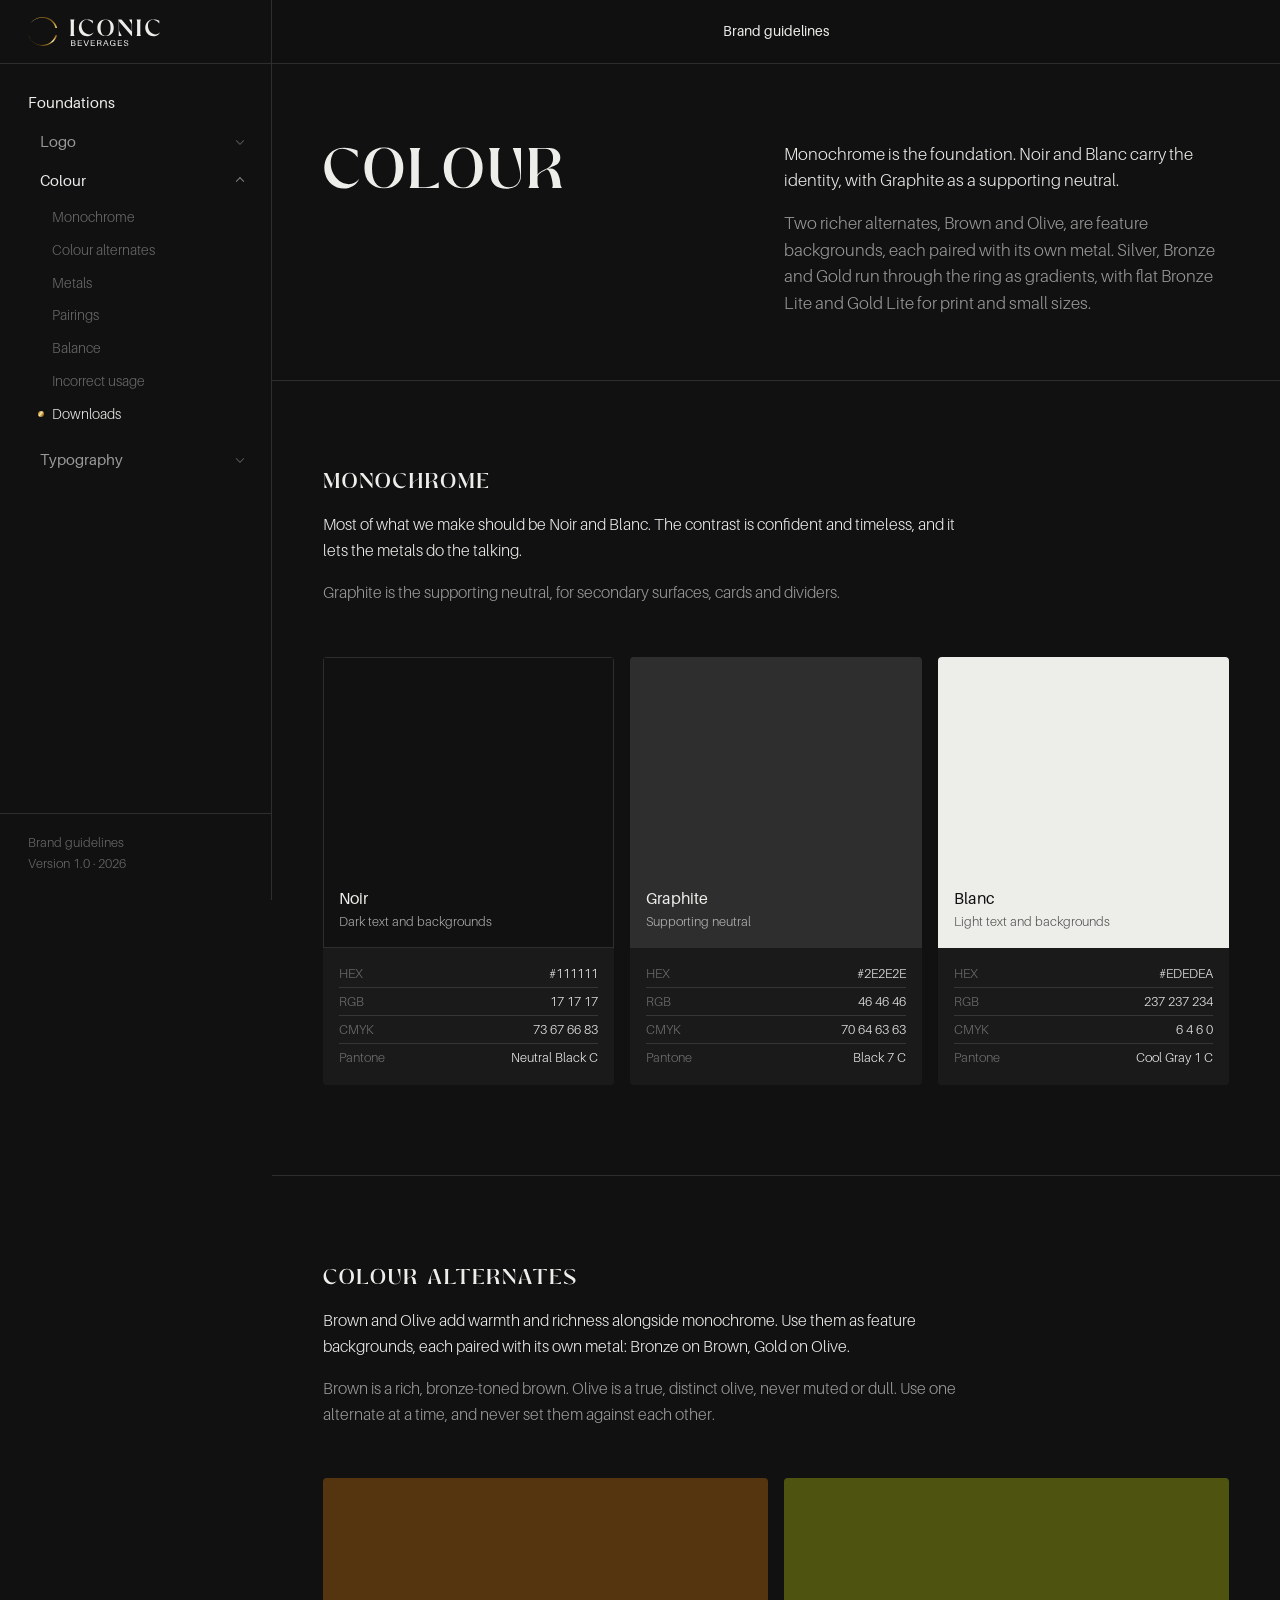
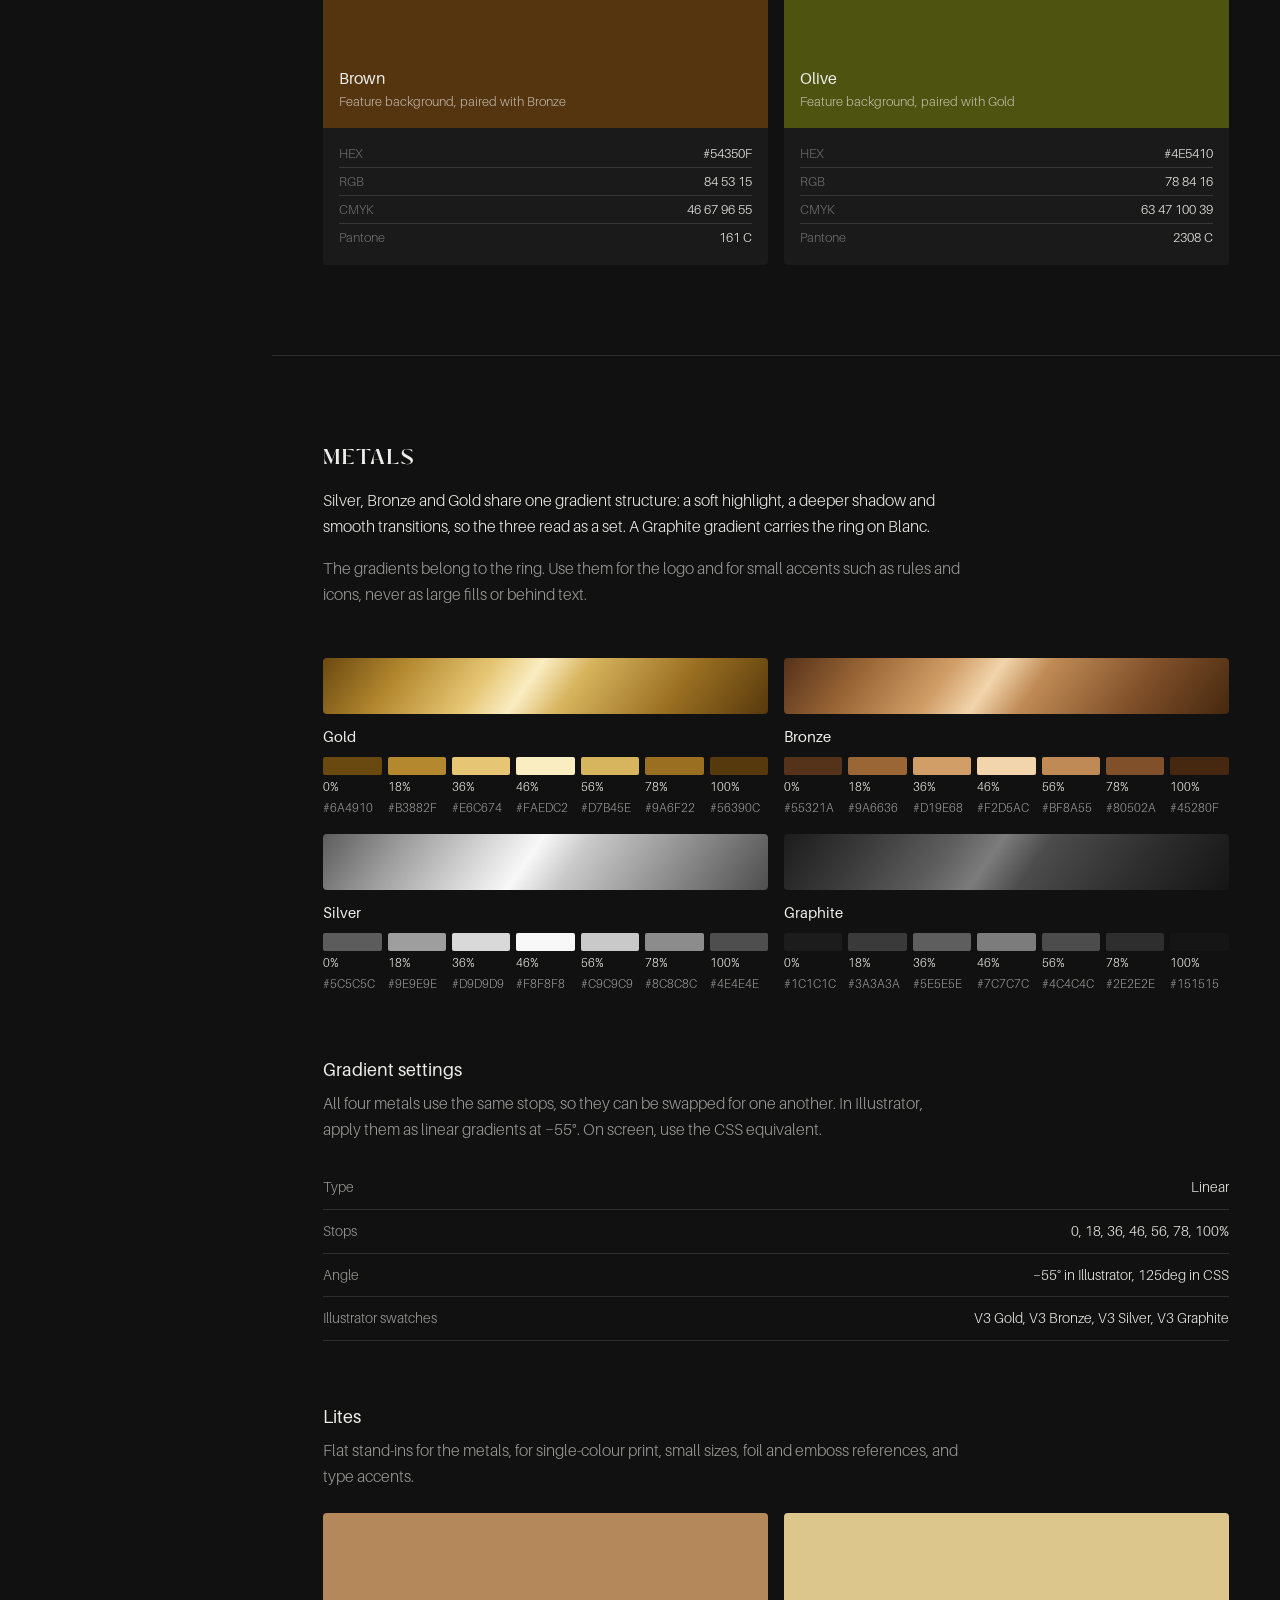
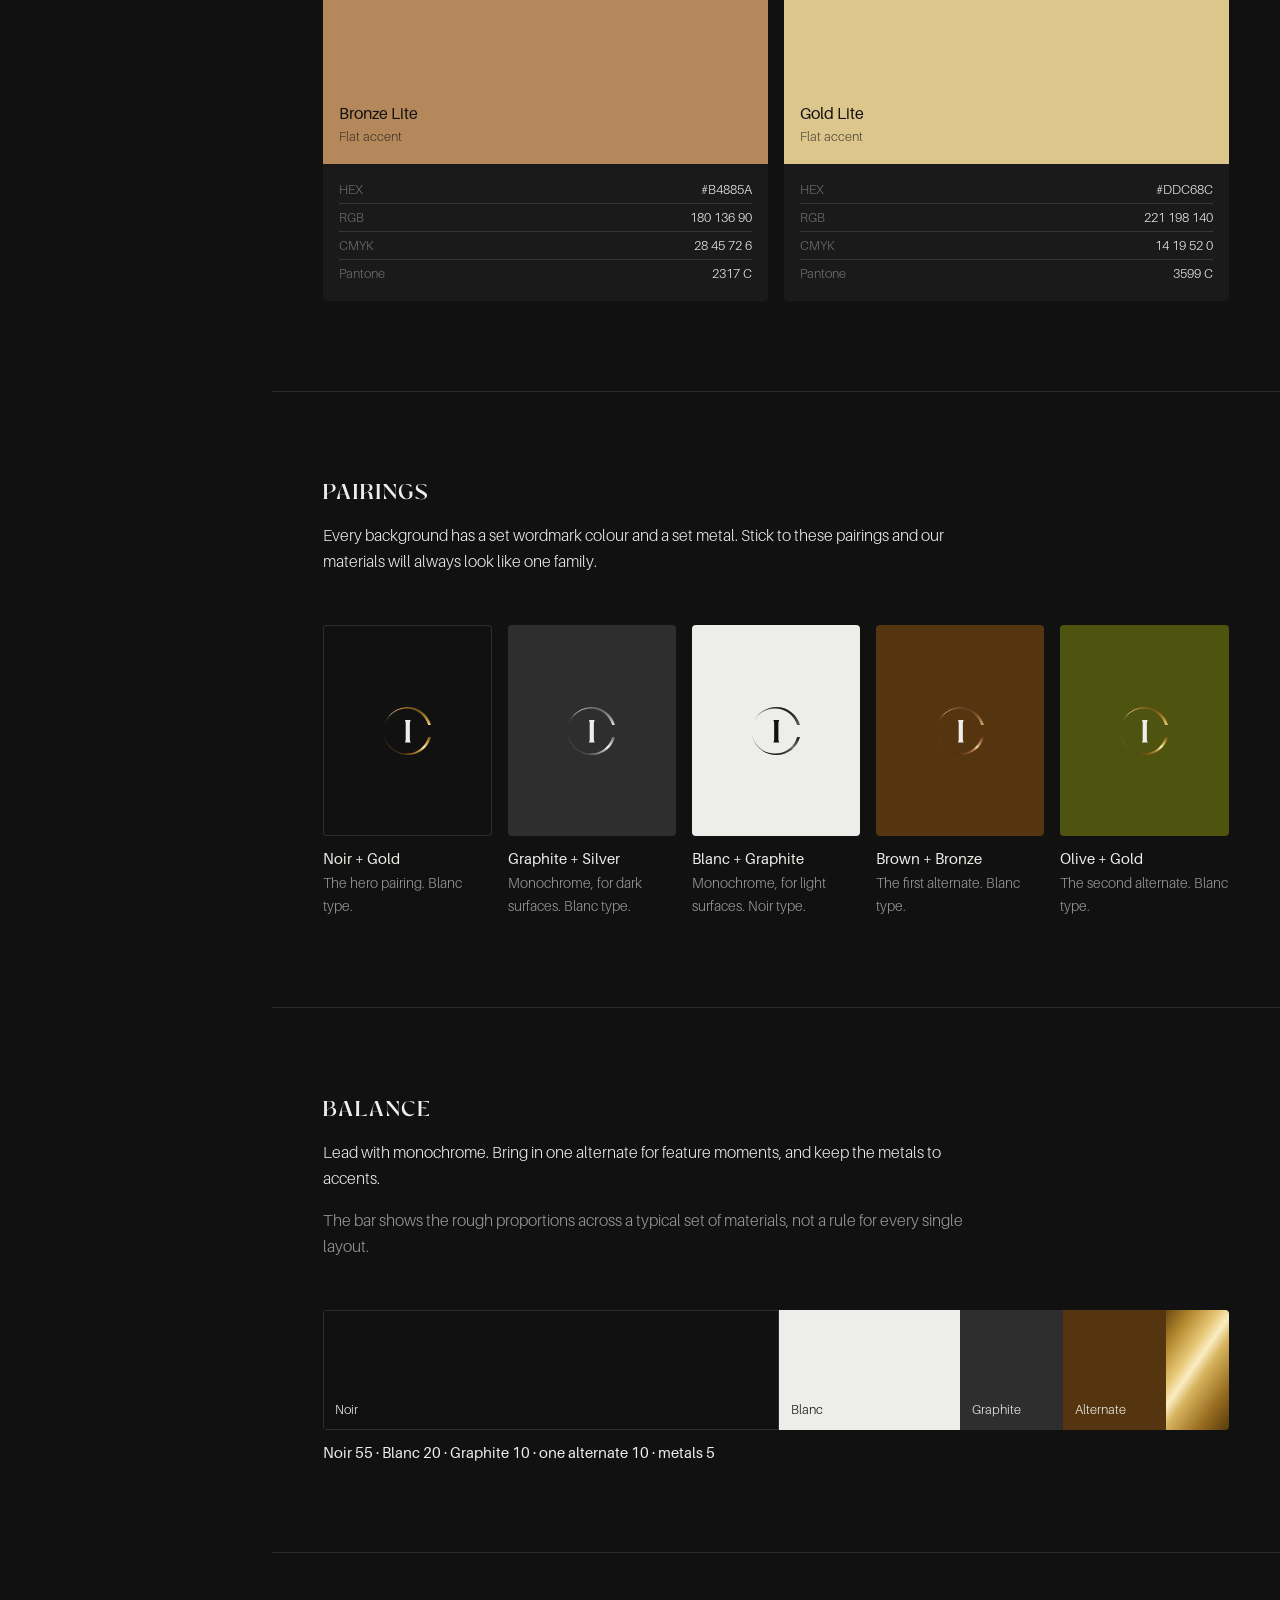
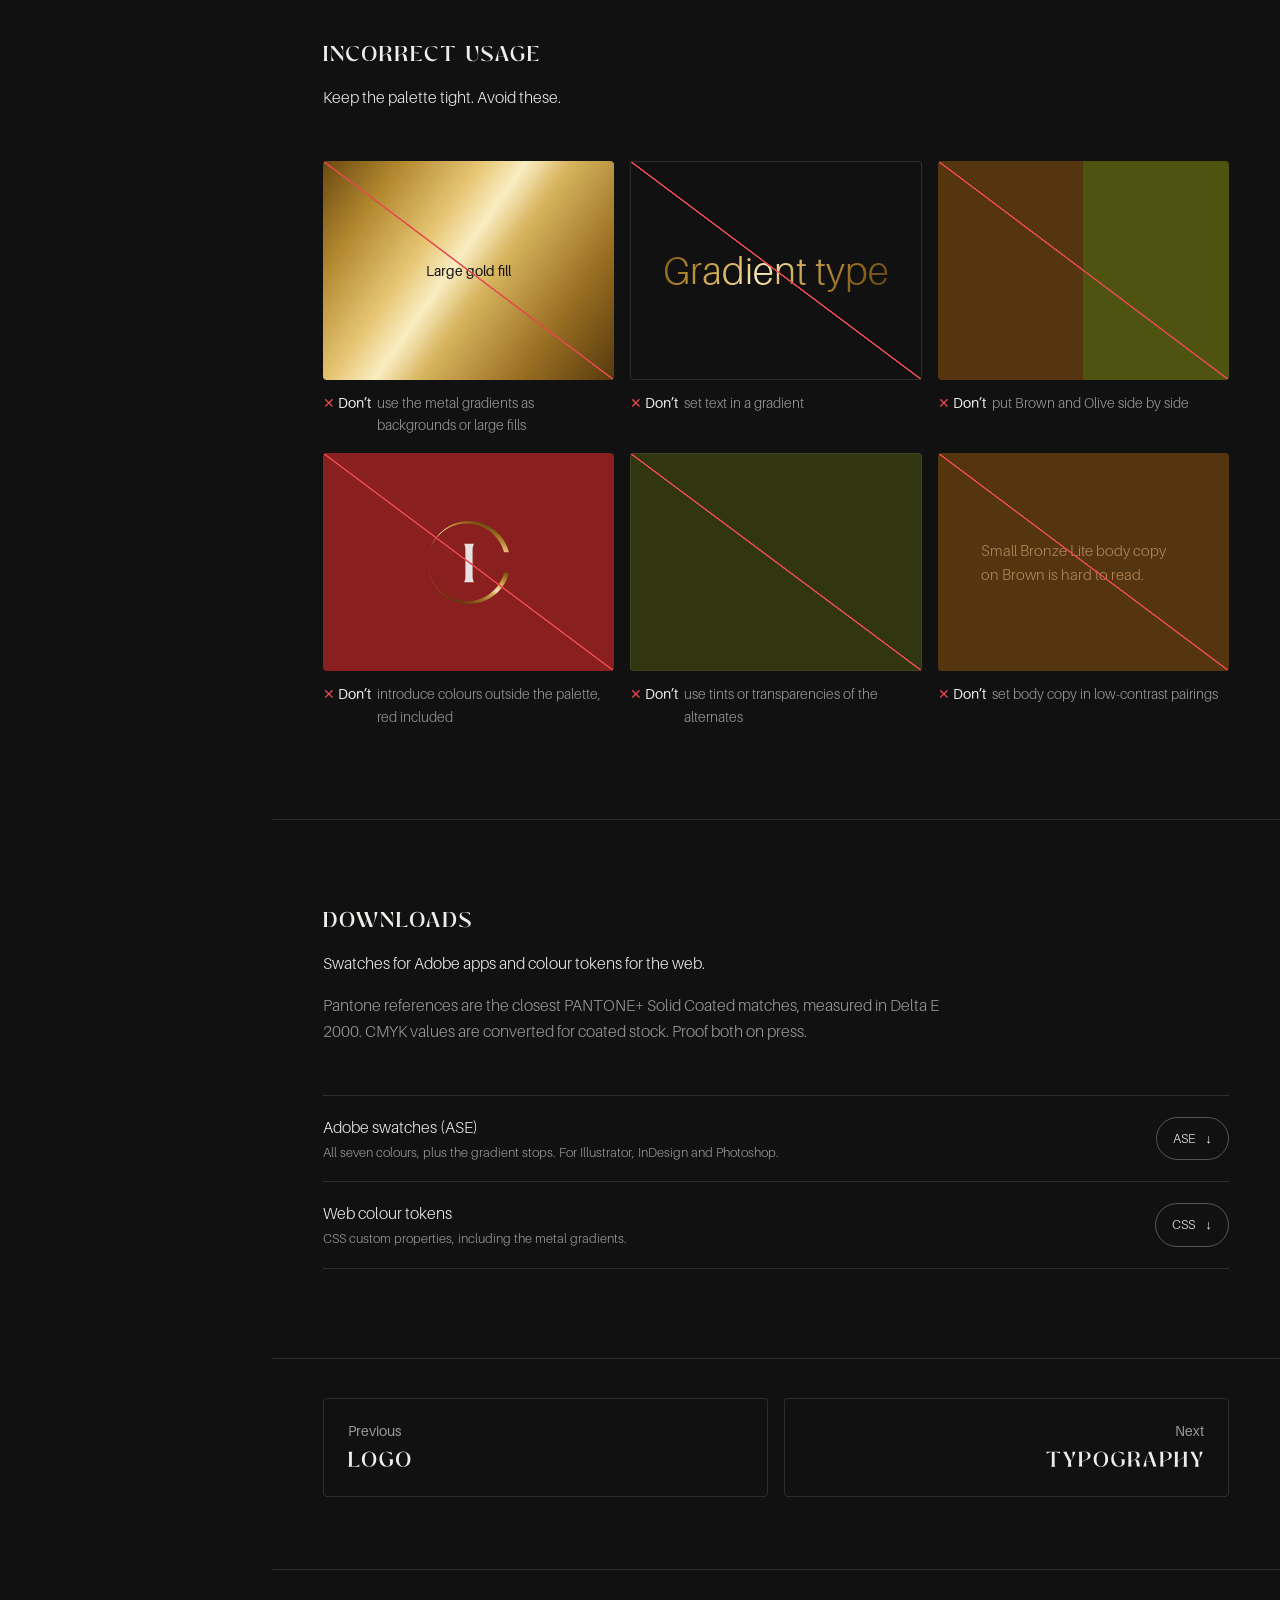
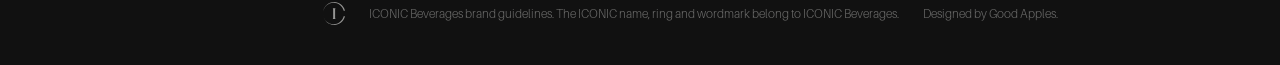
==== colour.html @ c7756959 "ICONIC brand guidelines: Foundations site (logo, colour, typography) Static guidelines site modelled" ====
<!doctype html>
<html lang="en-AU">
<head>
<meta charset="utf-8">
<meta name="viewport" content="width=device-width, initial-scale=1">
<title>Colour | ICONIC Brand Guidelines</title>
<meta name="description" content="Monochrome is the foundation. Noir and Blanc carry the identity, with Graphite as a supporting neutral.Two richer alternates, Brown and Olive, are feature ">
<meta name="robots" content="noindex, nofollow">
<meta name="theme-color" content="#111111">
<link rel="icon" href="assets/logo/svg/icon-gold.svg" type="image/svg+xml">
<link rel="stylesheet" href="assets/css/site.css">
</head>
<body data-page="colour">
<a class="skip" href="#main">Skip to content</a>

<aside class="sidebar" id="sidebar">
  <div class="sidebar-head">
    <a class="brand" href="index.html" aria-label="ICONIC Beverages brand guidelines home"><img src="assets/logo/svg/wide-stack-gold.svg" alt="ICONIC Beverages" width="150" height="34"></a>
  </div>
  <nav class="nav" aria-label="Guidelines">
    <a class="nav-root" href="index.html">Foundations</a>
    <ul class="nav-pages">
<li class="nav-page"><a href="logo.html">Logo</a><ul class="nav-subs"><li><a href="logo.html#suite" data-spy="suite">Logo suite</a></li><li><a href="logo.html#anatomy" data-spy="anatomy">Anatomy</a></li><li><a href="logo.html#colourways" data-spy="colourways">Colourways</a></li><li><a href="logo.html#clearspace" data-spy="clearspace">Clearspace</a></li><li><a href="logo.html#minimum-size" data-spy="minimum-size">Minimum size</a></li><li><a href="logo.html#aura" data-spy="aura">Animated aura</a></li><li><a href="logo.html#co-branding" data-spy="co-branding">Co-branding</a></li><li><a href="logo.html#misuse" data-spy="misuse">Incorrect usage</a></li><li><a href="logo.html#downloads" data-spy="downloads">Downloads</a></li></ul></li>
<li class="nav-page is-current"><a href="colour.html" aria-current=page>Colour</a><ul class="nav-subs"><li><a href="colour.html#monochrome" data-spy="monochrome">Monochrome</a></li><li><a href="colour.html#alternates" data-spy="alternates">Colour alternates</a></li><li><a href="colour.html#metals" data-spy="metals">Metals</a></li><li><a href="colour.html#pairings" data-spy="pairings">Pairings</a></li><li><a href="colour.html#balance" data-spy="balance">Balance</a></li><li><a href="colour.html#misuse" data-spy="misuse">Incorrect usage</a></li><li><a href="colour.html#downloads" data-spy="downloads">Downloads</a></li></ul></li>
<li class="nav-page"><a href="typography.html">Typography</a><ul class="nav-subs"><li><a href="typography.html#sugar-magic" data-spy="sugar-magic">Sugar Magic</a></li><li><a href="typography.html#aileron" data-spy="aileron">Aileron</a></li><li><a href="typography.html#hierarchy" data-spy="hierarchy">Hierarchy</a></li><li><a href="typography.html#typesetting" data-spy="typesetting">Typesetting</a></li><li><a href="typography.html#fallbacks" data-spy="fallbacks">Fallback fonts</a></li><li><a href="typography.html#misuse" data-spy="misuse">Incorrect usage</a></li></ul></li>
    </ul>
  </nav>
  <div class="sidebar-foot">Brand guidelines<br>Version 1.0 &middot; 2026</div>
</aside>

<div class="shell">
  <header class="topbar">
    <button class="menu-btn" aria-controls="sidebar" aria-expanded="false"><span></span><span></span><span class="sr">Menu</span></button>
    <a class="topbar-mark" href="index.html" aria-label="Home"><img src="assets/logo/svg/icon-gold.svg" alt="" width="28" height="28"></a>
    <span class="topbar-title">Brand guidelines</span>
  </header>

  <main id="main">
    <header class="page-head">
      <h1 class="page-title"><svg class="sm caps display" role="img" aria-label="COLOUR" viewBox="0 300 9639 1600" style="width:4.7067em;height:0.7812em;vertical-align:0.0000em" xmlns="http://www.w3.org/2000/svg"><path fill="currentColor" d="M827 1924Q685 1924 562.0 1879.0Q439 1834 342.0 1753.0Q245 1672 177.5 1559.0Q110 1446 78 1309Q48 1182 52.0 1056.5Q56 931 91.5 817.5Q127 704 193.5 607.0Q260 510 354.5 439.0Q449 368 571.5 327.5Q694 287 842 287Q896 287 968.5 295.5Q1041 304 1116.5 319.5Q1192 335 1262.0 357.5Q1332 380 1381 409L1385 685Q1340 617 1272.5 553.0Q1205 489 1123.0 438.5Q1041 388 949.5 357.5Q858 327 766 327Q717 327 670.0 336.5Q623 346 577 366Q507 397 455.0 454.0Q403 511 368.5 586.0Q334 661 319.0 750.0Q304 839 307.5 934.0Q311 1029 335.0 1126.0Q359 1223 403 1314Q448 1406 512.0 1485.0Q576 1564 655.5 1622.0Q735 1680 829.0 1713.0Q923 1746 1029 1746Q1156 1746 1258.0 1694.0Q1360 1642 1448 1530Q1408 1625 1344.5 1698.5Q1281 1772 1200.0 1822.0Q1119 1872 1024.5 1898.0Q930 1924 827 1924ZM2442.88 1882Q2544.88 1880 2630.38 1827.5Q2715.88 1775 2777.38 1675.0Q2838.88 1575 2873.38 1429.0Q2907.88 1283 2907.88 1095Q2907.88 904 2876.38 757.5Q2844.88 611 2784.88 512.5Q2724.88 414 2638.38 363.5Q2551.88 313 2441.88 314Q2335.88 315 2246.88 367.0Q2157.88 419 2094.38 519.5Q2030.88 620 1995.38 768.5Q1959.88 917 1959.88 1110Q1959.88 1296 1992.38 1440.5Q2024.88 1585 2086.88 1683.5Q2148.88 1782 2238.88 1832.5Q2328.88 1883 2442.88 1882ZM2441.88 1915Q2257.88 1915 2112.38 1858.0Q1966.88 1801 1865.38 1695.0Q1763.88 1589 1710.38 1438.0Q1656.88 1287 1656.88 1098Q1656.88 909 1710.38 758.0Q1763.88 607 1865.38 501.0Q1966.88 395 2112.38 338.0Q2257.88 281 2441.88 281Q2621.88 281 2764.38 338.0Q2906.88 395 3005.88 501.0Q3104.88 607 3157.88 758.0Q3210.88 909 3210.88 1098Q3210.88 1287 3157.88 1438.0Q3104.88 1589 3005.88 1695.0Q2906.88 1801 2764.38 1858.0Q2621.88 1915 2441.88 1915ZM3463.76 1901Q3482.76 1869 3495.26 1839.5Q3507.76 1810 3515.26 1778.0Q3522.76 1746 3526.26 1708.5Q3529.76 1671 3529.76 1624V577Q3529.76 492 3516.26 426.5Q3502.76 361 3464.76 300H3897.76Q3876.76 332 3863.26 360.5Q3849.76 389 3842.26 420.5Q3834.76 452 3832.26 489.5Q3829.76 527 3829.76 577L3830.76 1869H4037.76Q4099.76 1869 4170.76 1859.5Q4241.76 1850 4318.26 1827.0Q4394.76 1804 4473.76 1766.0Q4552.76 1728 4629.76 1671V1901ZM5616.64 1882Q5718.64 1880 5804.14 1827.5Q5889.64 1775 5951.14 1675.0Q6012.64 1575 6047.14 1429.0Q6081.64 1283 6081.64 1095Q6081.64 904 6050.14 757.5Q6018.64 611 5958.64 512.5Q5898.64 414 5812.14 363.5Q5725.64 313 5615.64 314Q5509.64 315 5420.64 367.0Q5331.64 419 5268.14 519.5Q5204.64 620 5169.14 768.5Q5133.64 917 5133.64 1110Q5133.64 1296 5166.14 1440.5Q5198.64 1585 5260.64 1683.5Q5322.64 1782 5412.64 1832.5Q5502.64 1883 5616.64 1882ZM5615.64 1915Q5431.64 1915 5286.14 1858.0Q5140.64 1801 5039.14 1695.0Q4937.64 1589 4884.14 1438.0Q4830.64 1287 4830.64 1098Q4830.64 909 4884.14 758.0Q4937.64 607 5039.14 501.0Q5140.64 395 5286.14 338.0Q5431.64 281 5615.64 281Q5795.64 281 5938.14 338.0Q6080.64 395 6179.64 501.0Q6278.64 607 6331.64 758.0Q6384.64 909 6384.64 1098Q6384.64 1287 6331.64 1438.0Q6278.64 1589 6179.64 1695.0Q6080.64 1801 5938.14 1858.0Q5795.64 1915 5615.64 1915ZM6708.52 544Q6708.52 500 6704.52 467.5Q6700.52 435 6692.02 407.5Q6683.52 380 6670.02 354.5Q6656.52 329 6637.52 300H7079.52Q7061.52 327 7048.02 352.5Q7034.52 378 7025.52 406.0Q7016.52 434 7012.52 467.5Q7008.52 501 7008.52 544L7009.52 1446Q7009.52 1535 7040.52 1613.0Q7071.52 1691 7127.02 1748.5Q7182.52 1806 7259.52 1839.0Q7336.52 1872 7427.52 1872Q7534.52 1872 7620.02 1839.0Q7705.52 1806 7765.52 1744.0Q7825.52 1682 7857.52 1594.0Q7889.52 1506 7889.52 1396Q7889.52 1320 7873.02 1225.5Q7856.52 1131 7829.52 1029.0Q7802.52 927 7769.52 823.0Q7736.52 719 7703.52 623.0Q7670.52 527 7641.02 444.0Q7611.52 361 7592.52 303H7920.52V1406Q7920.52 1525 7880.52 1621.5Q7840.52 1718 7765.52 1786.0Q7690.52 1854 7584.02 1890.5Q7477.52 1927 7344.52 1927Q7192.52 1927 7074.52 1891.0Q6956.52 1855 6875.52 1786.0Q6794.52 1717 6752.02 1616.5Q6709.52 1516 6709.52 1387ZM8582.400000000001 1653Q8582.400000000001 1697 8584.900000000001 1728.5Q8587.400000000001 1760 8593.900000000001 1787.0Q8600.400000000001 1814 8612.900000000001 1840.5Q8625.400000000001 1867 8645.400000000001 1900H8217.400000000001Q8237.400000000001 1868 8250.400000000001 1842.0Q8263.400000000001 1816 8270.400000000001 1788.5Q8277.400000000001 1761 8279.900000000001 1729.0Q8282.400000000001 1697 8282.400000000001 1653L8283.400000000001 561Q8283.400000000001 517 8280.900000000001 483.0Q8278.400000000001 449 8271.400000000001 418.5Q8264.400000000001 388 8251.900000000001 359.5Q8239.400000000001 331 8218.400000000001 300H9059.400000000001Q9161.400000000001 300 9242.900000000001 331.5Q9324.400000000001 363 9380.400000000001 416.5Q9436.400000000001 470 9465.900000000001 541.0Q9495.400000000001 612 9493.400000000001 692Q9491.400000000001 770 9466.400000000001 824.0Q9441.400000000001 878 9401.400000000001 917.0Q9361.400000000001 956 9310.900000000001 982.5Q9260.400000000001 1009 9207.400000000001 1032.0Q9154.400000000001 1055 9102.400000000001 1078.0Q9050.400000000001 1101 9008.400000000001 1131Q9033.400000000001 1125 9056.400000000001 1122.5Q9079.400000000001 1120 9102.400000000001 1120Q9198.400000000001 1120 9268.400000000001 1168.5Q9338.400000000001 1217 9385.400000000001 1300.5Q9432.400000000001 1384 9459.400000000001 1495.0Q9486.400000000001 1606 9495.400000000001 1732Q9501.400000000001 1788 9516.900000000001 1825.5Q9532.400000000001 1863 9559.400000000001 1900H9164.400000000001Q9176.400000000001 1885 9182.400000000001 1865.5Q9188.400000000001 1846 9189.900000000001 1824.0Q9191.400000000001 1802 9190.400000000001 1780.0Q9189.400000000001 1758 9186.400000000001 1739Q9182.400000000001 1692 9171.900000000001 1631.0Q9161.400000000001 1570 9145.900000000001 1505.5Q9130.400000000001 1441 9110.400000000001 1378.5Q9090.400000000001 1316 9065.900000000001 1267.5Q9041.400000000001 1219 9013.400000000001 1190.5Q8985.400000000001 1162 8954.400000000001 1164Q8917.400000000001 1177 8875.900000000001 1195.5Q8834.400000000001 1214 8792.900000000001 1237.0Q8751.400000000001 1260 8713.400000000001 1286.5Q8675.400000000001 1313 8646.900000000001 1341.5Q8618.400000000001 1370 8600.900000000001 1400.0Q8583.400000000001 1430 8583.400000000001 1459ZM8583.400000000001 1370Q8604.400000000001 1330 8640.900000000001 1299.5Q8677.400000000001 1269 8721.900000000001 1243.0Q8766.400000000001 1217 8816.900000000001 1193.5Q8867.400000000001 1170 8916.400000000001 1145Q8980.400000000001 1105 9032.400000000001 1065.5Q9084.400000000001 1026 9121.900000000001 977.0Q9159.400000000001 928 9180.400000000001 865.5Q9201.400000000001 803 9203.400000000001 716Q9205.400000000001 632 9186.900000000001 561.5Q9168.400000000001 491 9129.900000000001 440.0Q9091.400000000001 389 9033.900000000001 360.5Q8976.400000000001 332 8898.400000000001 332H8583.400000000001Z"/></svg></h1>
      <div class="page-intro"><p>Monochrome is the foundation. Noir and Blanc carry the identity, with Graphite as a supporting neutral.</p><p class="muted">Two richer alternates, Brown and Olive, are feature backgrounds, each paired with its own metal. Silver, Bronze and Gold run through the ring as gradients, with flat Bronze Lite and Gold Lite for print and small sizes.</p></div>
    </header>
<section class="sec" id="monochrome" data-nav="Monochrome">
  <div class="sec-head">
    <h2><svg class="sm caps" role="img" aria-label="MONOCHROME" viewBox="0 300 17697 1600" style="width:8.6412em;height:0.7812em;vertical-align:0.0000em" xmlns="http://www.w3.org/2000/svg"><path fill="currentColor" d="M842 1900 171 443 172 1250Q172 1343 186.0 1413.5Q200 1484 222.0 1539.0Q244 1594 270.0 1638.0Q296 1682 321.0 1723.0Q346 1764 366.0 1806.5Q386 1849 395 1900H143V499Q143 482 140.5 459.5Q138 437 128.5 410.5Q119 384 100.5 356.0Q82 328 51 300H433L971 1473L1385 300H1752Q1716 333 1696.5 384.0Q1677 435 1677 516L1678 1625Q1678 1675 1680.0 1712.0Q1682 1749 1688.5 1780.5Q1695 1812 1707.5 1840.5Q1720 1869 1742 1902H1319Q1340 1869 1352.0 1840.5Q1364 1812 1370.0 1780.5Q1376 1749 1377.5 1712.0Q1379 1675 1379 1625L1376 443L870 1900ZM2837.8 1882Q2939.8 1880 3025.3 1827.5Q3110.8 1775 3172.3 1675.0Q3233.8 1575 3268.3 1429.0Q3302.8 1283 3302.8 1095Q3302.8 904 3271.3 757.5Q3239.8 611 3179.8 512.5Q3119.8 414 3033.3 363.5Q2946.8 313 2836.8 314Q2730.8 315 2641.8 367.0Q2552.8 419 2489.3 519.5Q2425.8 620 2390.3 768.5Q2354.8 917 2354.8 1110Q2354.8 1296 2387.3 1440.5Q2419.8 1585 2481.8 1683.5Q2543.8 1782 2633.8 1832.5Q2723.8 1883 2837.8 1882ZM2836.8 1915Q2652.8 1915 2507.3 1858.0Q2361.8 1801 2260.3 1695.0Q2158.8 1589 2105.3 1438.0Q2051.8 1287 2051.8 1098Q2051.8 909 2105.3 758.0Q2158.8 607 2260.3 501.0Q2361.8 395 2507.3 338.0Q2652.8 281 2836.8 281Q3016.8 281 3159.3 338.0Q3301.8 395 3400.8 501.0Q3499.8 607 3552.8 758.0Q3605.8 909 3605.8 1098Q3605.8 1287 3552.8 1438.0Q3499.8 1589 3400.8 1695.0Q3301.8 1801 3159.3 1858.0Q3016.8 1915 2836.8 1915ZM4008.6 508Q4005.6 470 4000.1 442.0Q3994.6 414 3986.1 390.5Q3977.6 367 3966.6 345.5Q3955.6 324 3940.6 300H4274.6L5238.6 1469V809Q5238.6 766 5224.1 721.0Q5209.6 676 5186.6 631.5Q5163.6 587 5135.6 542.5Q5107.6 498 5081.1 456.0Q5054.6 414 5033.1 374.5Q5011.6 335 5000.6 300H5270.6V1900L5232.6 1899L4039.6 498L4040.6 1289Q4040.6 1343 4054.6 1395.5Q4068.6 1448 4091.1000000000004 1499.0Q4113.6 1550 4141.1 1600.0Q4168.6 1650 4196.1 1699.5Q4223.6 1749 4247.1 1799.0Q4270.6 1849 4284.6 1900H4008.6ZM6376.4 1882Q6478.4 1880 6563.9 1827.5Q6649.4 1775 6710.9 1675.0Q6772.4 1575 6806.9 1429.0Q6841.4 1283 6841.4 1095Q6841.4 904 6809.9 757.5Q6778.4 611 6718.4 512.5Q6658.4 414 6571.9 363.5Q6485.4 313 6375.4 314Q6269.4 315 6180.4 367.0Q6091.4 419 6027.9 519.5Q5964.4 620 5928.9 768.5Q5893.4 917 5893.4 1110Q5893.4 1296 5925.9 1440.5Q5958.4 1585 6020.4 1683.5Q6082.4 1782 6172.4 1832.5Q6262.4 1883 6376.4 1882ZM6375.4 1915Q6191.4 1915 6045.9 1858.0Q5900.4 1801 5798.9 1695.0Q5697.4 1589 5643.9 1438.0Q5590.4 1287 5590.4 1098Q5590.4 909 5643.9 758.0Q5697.4 607 5798.9 501.0Q5900.4 395 6045.9 338.0Q6191.4 281 6375.4 281Q6555.4 281 6697.9 338.0Q6840.4 395 6939.4 501.0Q7038.4 607 7091.4 758.0Q7144.4 909 7144.4 1098Q7144.4 1287 7091.4 1438.0Q7038.4 1589 6939.4 1695.0Q6840.4 1801 6697.9 1858.0Q6555.4 1915 6375.4 1915ZM8256.2 1924Q8114.2 1924 7991.2 1879.0Q7868.2 1834 7771.2 1753.0Q7674.2 1672 7606.7 1559.0Q7539.2 1446 7507.2 1309Q7477.2 1182 7481.2 1056.5Q7485.2 931 7520.7 817.5Q7556.2 704 7622.7 607.0Q7689.2 510 7783.7 439.0Q7878.2 368 8000.7 327.5Q8123.2 287 8271.2 287Q8325.2 287 8397.7 295.5Q8470.2 304 8545.7 319.5Q8621.2 335 8691.2 357.5Q8761.2 380 8810.2 409L8814.2 685Q8769.2 617 8701.7 553.0Q8634.2 489 8552.2 438.5Q8470.2 388 8378.7 357.5Q8287.2 327 8195.2 327Q8146.2 327 8099.2 336.5Q8052.2 346 8006.2 366Q7936.2 397 7884.2 454.0Q7832.2 511 7797.7 586.0Q7763.2 661 7748.2 750.0Q7733.2 839 7736.7 934.0Q7740.2 1029 7764.2 1126.0Q7788.2 1223 7832.2 1314Q7877.2 1406 7941.2 1485.0Q8005.2 1564 8084.7 1622.0Q8164.2 1680 8258.2 1713.0Q8352.2 1746 8458.2 1746Q8585.2 1746 8687.2 1694.0Q8789.2 1642 8877.2 1530Q8837.2 1625 8773.7 1698.5Q8710.2 1772 8629.2 1822.0Q8548.2 1872 8453.7 1898.0Q8359.2 1924 8256.2 1924ZM9211.0 1904Q9232.0 1872 9244.0 1843.5Q9256.0 1815 9262.0 1783.5Q9268.0 1752 9269.5 1714.0Q9271.0 1676 9271.0 1627V603Q9271.0 548 9269.0 505.0Q9267.0 462 9261.0 426.0Q9255.0 390 9243.0 360.0Q9231.0 330 9211.0 300H9635.0Q9615.0 330 9602.5 361.5Q9590.0 393 9583.0 429.0Q9576.0 465 9573.5 507.5Q9571.0 550 9571.0 604V1367Q9608.0 1290 9663.0 1237.0Q9718.0 1184 9782.0 1143.0Q9846.0 1102 9913.5 1068.0Q9981.0 1034 10043.0 994.0Q10105.0 954 10156.5 902.0Q10208.0 850 10239.0 775V604Q10239.0 557 10238.0 516.0Q10237.0 475 10231.0 438.0Q10225.0 401 10213.0 367.0Q10201.0 333 10179.0 300H10596.0Q10574.0 333 10562.5 366.5Q10551.0 400 10546.0 437.0Q10541.0 474 10540.0 515.0Q10539.0 556 10539.0 603V1598Q10539.0 1645 10540.5 1686.5Q10542.0 1728 10548.0 1765.0Q10554.0 1802 10565.5 1836.5Q10577.0 1871 10596.0 1904H10179.0Q10201.0 1871 10213.0 1836.5Q10225.0 1802 10231.0 1765.5Q10237.0 1729 10238.0 1688.0Q10239.0 1647 10239.0 1600V842Q10204.0 913 10151.0 961.0Q10098.0 1009 10036.0 1046.0Q9974.0 1083 9907.5 1116.5Q9841.0 1150 9778.5 1193.0Q9716.0 1236 9662.0 1295.5Q9608.0 1355 9571.0 1444V1626Q9571.0 1675 9573.0 1712.5Q9575.0 1750 9581.5 1782.0Q9588.0 1814 9601.0 1843.0Q9614.0 1872 9635.0 1904ZM11295.8 1653Q11295.8 1697 11298.3 1728.5Q11300.8 1760 11307.3 1787.0Q11313.8 1814 11326.3 1840.5Q11338.8 1867 11358.8 1900H10930.8Q10950.8 1868 10963.8 1842.0Q10976.8 1816 10983.8 1788.5Q10990.8 1761 10993.3 1729.0Q10995.8 1697 10995.8 1653L10996.8 561Q10996.8 517 10994.3 483.0Q10991.8 449 10984.8 418.5Q10977.8 388 10965.3 359.5Q10952.8 331 10931.8 300H11772.8Q11874.8 300 11956.3 331.5Q12037.8 363 12093.8 416.5Q12149.8 470 12179.3 541.0Q12208.8 612 12206.8 692Q12204.8 770 12179.8 824.0Q12154.8 878 12114.8 917.0Q12074.8 956 12024.3 982.5Q11973.8 1009 11920.8 1032.0Q11867.8 1055 11815.8 1078.0Q11763.8 1101 11721.8 1131Q11746.8 1125 11769.8 1122.5Q11792.8 1120 11815.8 1120Q11911.8 1120 11981.8 1168.5Q12051.8 1217 12098.8 1300.5Q12145.8 1384 12172.8 1495.0Q12199.8 1606 12208.8 1732Q12214.8 1788 12230.3 1825.5Q12245.8 1863 12272.8 1900H11877.8Q11889.8 1885 11895.8 1865.5Q11901.8 1846 11903.3 1824.0Q11904.8 1802 11903.8 1780.0Q11902.8 1758 11899.8 1739Q11895.8 1692 11885.3 1631.0Q11874.8 1570 11859.3 1505.5Q11843.8 1441 11823.8 1378.5Q11803.8 1316 11779.3 1267.5Q11754.8 1219 11726.8 1190.5Q11698.8 1162 11667.8 1164Q11630.8 1177 11589.3 1195.5Q11547.8 1214 11506.3 1237.0Q11464.8 1260 11426.8 1286.5Q11388.8 1313 11360.3 1341.5Q11331.8 1370 11314.3 1400.0Q11296.8 1430 11296.8 1459ZM11296.8 1370Q11317.8 1330 11354.3 1299.5Q11390.8 1269 11435.3 1243.0Q11479.8 1217 11530.3 1193.5Q11580.8 1170 11629.8 1145Q11693.8 1105 11745.8 1065.5Q11797.8 1026 11835.3 977.0Q11872.8 928 11893.8 865.5Q11914.8 803 11916.8 716Q11918.8 632 11900.3 561.5Q11881.8 491 11843.3 440.0Q11804.8 389 11747.3 360.5Q11689.8 332 11611.8 332H11296.8ZM13360.599999999999 1882Q13462.599999999999 1880 13548.099999999999 1827.5Q13633.599999999999 1775 13695.099999999999 1675.0Q13756.599999999999 1575 13791.099999999999 1429.0Q13825.599999999999 1283 13825.599999999999 1095Q13825.599999999999 904 13794.099999999999 757.5Q13762.599999999999 611 13702.599999999999 512.5Q13642.599999999999 414 13556.099999999999 363.5Q13469.599999999999 313 13359.599999999999 314Q13253.599999999999 315 13164.599999999999 367.0Q13075.599999999999 419 13012.099999999999 519.5Q12948.599999999999 620 12913.099999999999 768.5Q12877.599999999999 917 12877.599999999999 1110Q12877.599999999999 1296 12910.099999999999 1440.5Q12942.599999999999 1585 13004.599999999999 1683.5Q13066.599999999999 1782 13156.599999999999 1832.5Q13246.599999999999 1883 13360.599999999999 1882ZM13359.599999999999 1915Q13175.599999999999 1915 13030.099999999999 1858.0Q12884.599999999999 1801 12783.099999999999 1695.0Q12681.599999999999 1589 12628.099999999999 1438.0Q12574.599999999999 1287 12574.599999999999 1098Q12574.599999999999 909 12628.099999999999 758.0Q12681.599999999999 607 12783.099999999999 501.0Q12884.599999999999 395 13030.099999999999 338.0Q13175.599999999999 281 13359.599999999999 281Q13539.599999999999 281 13682.099999999999 338.0Q13824.599999999999 395 13923.599999999999 501.0Q14022.599999999999 607 14075.599999999999 758.0Q14128.599999999999 909 14128.599999999999 1098Q14128.599999999999 1287 14075.599999999999 1438.0Q14022.599999999999 1589 13923.599999999999 1695.0Q13824.599999999999 1801 13682.099999999999 1858.0Q13539.599999999999 1915 13359.599999999999 1915ZM15206.399999999998 1900 14535.399999999998 443 14536.399999999998 1250Q14536.399999999998 1343 14550.399999999998 1413.5Q14564.399999999998 1484 14586.399999999998 1539.0Q14608.399999999998 1594 14634.399999999998 1638.0Q14660.399999999998 1682 14685.399999999998 1723.0Q14710.399999999998 1764 14730.399999999998 1806.5Q14750.399999999998 1849 14759.399999999998 1900H14507.399999999998V499Q14507.399999999998 482 14504.899999999998 459.5Q14502.399999999998 437 14492.899999999998 410.5Q14483.399999999998 384 14464.899999999998 356.0Q14446.399999999998 328 14415.399999999998 300H14797.399999999998L15335.399999999998 1473L15749.399999999998 300H16116.399999999998Q16080.399999999998 333 16060.899999999998 384.0Q16041.399999999998 435 16041.399999999998 516L16042.399999999998 1625Q16042.399999999998 1675 16044.399999999998 1712.0Q16046.399999999998 1749 16052.899999999998 1780.5Q16059.399999999998 1812 16071.899999999998 1840.5Q16084.399999999998 1869 16106.399999999998 1902H15683.399999999998Q15704.399999999998 1869 15716.399999999998 1840.5Q15728.399999999998 1812 15734.399999999998 1780.5Q15740.399999999998 1749 15741.899999999998 1712.0Q15743.399999999998 1675 15743.399999999998 1625L15740.399999999998 443L15234.399999999998 1900ZM16987.199999999997 1869Q17073.199999999997 1869 17152.199999999997 1860.5Q17231.199999999997 1852 17307.199999999997 1829.5Q17383.199999999997 1807 17459.199999999997 1768.5Q17535.199999999997 1730 17615.199999999997 1671L17616.199999999997 1901H16451.199999999997Q16472.199999999997 1869 16485.199999999997 1840.5Q16498.199999999997 1812 16504.699999999997 1780.5Q16511.199999999997 1749 16513.699999999997 1711.5Q16516.199999999997 1674 16516.199999999997 1624V577Q16516.199999999997 527 16513.699999999997 489.5Q16511.199999999997 452 16504.699999999997 420.5Q16498.199999999997 389 16485.199999999997 360.5Q16472.199999999997 332 16451.199999999997 300H17615.199999999997V535Q17558.199999999997 485 17473.699999999997 446.0Q17389.199999999997 407 17292.699999999997 381.0Q17196.199999999997 355 17095.699999999997 342.0Q16995.199999999997 329 16907.199999999997 331L16816.199999999997 332V982L17324.199999999997 983V1112Q17264.199999999997 1110 17194.699999999997 1099.0Q17125.199999999997 1088 17056.199999999997 1073.0Q16987.199999999997 1058 16924.199999999997 1042.5Q16861.199999999997 1027 16816.199999999997 1017L16817.199999999997 1869Z"/></svg></h2>
    <div class="copy">
      <p>Most of what we make should be Noir and Blanc. The contrast is confident and timeless, and it lets the metals do the talking.</p>
      <p>Graphite is the supporting neutral, for secondary surfaces, cards and dividers.</p>
    </div>
  </div>
  <div class="grid g3">
    <div class="swatch tall"><div class="chipblock" style="background:#111111;box-shadow:inset 0 0 0 1px var(--line)"><span class="name">Noir</span><span class="role">Dark text and backgrounds</span></div>
      <ul class="vals"><li><span class="k">HEX</span><button class="copyable">#111111</button></li><li><span class="k">RGB</span><button class="copyable">17 17 17</button></li><li><span class="k">CMYK</span><button class="copyable">73 67 66 83</button></li><li><span class="k">Pantone</span><button class="copyable" data-copy="PANTONE Neutral Black C">Neutral Black C</button></li></ul></div>
    <div class="swatch tall"><div class="chipblock" style="background:#2E2E2E"><span class="name">Graphite</span><span class="role">Supporting neutral</span></div>
      <ul class="vals"><li><span class="k">HEX</span><button class="copyable">#2E2E2E</button></li><li><span class="k">RGB</span><button class="copyable">46 46 46</button></li><li><span class="k">CMYK</span><button class="copyable">70 64 63 63</button></li><li><span class="k">Pantone</span><button class="copyable" data-copy="PANTONE Black 7 C">Black 7 C</button></li></ul></div>
    <div class="swatch tall"><div class="chipblock" style="background:#EDEDEA;color:#111111"><span class="name">Blanc</span><span class="role">Light text and backgrounds</span></div>
      <ul class="vals"><li><span class="k">HEX</span><button class="copyable">#EDEDEA</button></li><li><span class="k">RGB</span><button class="copyable">237 237 234</button></li><li><span class="k">CMYK</span><button class="copyable">6 4 6 0</button></li><li><span class="k">Pantone</span><button class="copyable" data-copy="PANTONE Cool Gray 1 C">Cool Gray 1 C</button></li></ul></div>
  </div>
</section>

<section class="sec" id="alternates" data-nav="Colour alternates">
  <div class="sec-head">
    <h2><svg class="sm caps" role="img" aria-label="COLOUR ALTERNATES" viewBox="0 300 27030 1600" style="width:13.1981em;height:0.7812em;vertical-align:0.0000em" xmlns="http://www.w3.org/2000/svg"><path fill="currentColor" d="M827 1924Q685 1924 562.0 1879.0Q439 1834 342.0 1753.0Q245 1672 177.5 1559.0Q110 1446 78 1309Q48 1182 52.0 1056.5Q56 931 91.5 817.5Q127 704 193.5 607.0Q260 510 354.5 439.0Q449 368 571.5 327.5Q694 287 842 287Q896 287 968.5 295.5Q1041 304 1116.5 319.5Q1192 335 1262.0 357.5Q1332 380 1381 409L1385 685Q1340 617 1272.5 553.0Q1205 489 1123.0 438.5Q1041 388 949.5 357.5Q858 327 766 327Q717 327 670.0 336.5Q623 346 577 366Q507 397 455.0 454.0Q403 511 368.5 586.0Q334 661 319.0 750.0Q304 839 307.5 934.0Q311 1029 335.0 1126.0Q359 1223 403 1314Q448 1406 512.0 1485.0Q576 1564 655.5 1622.0Q735 1680 829.0 1713.0Q923 1746 1029 1746Q1156 1746 1258.0 1694.0Q1360 1642 1448 1530Q1408 1625 1344.5 1698.5Q1281 1772 1200.0 1822.0Q1119 1872 1024.5 1898.0Q930 1924 827 1924ZM2524.8 1882Q2626.8 1880 2712.3 1827.5Q2797.8 1775 2859.3 1675.0Q2920.8 1575 2955.3 1429.0Q2989.8 1283 2989.8 1095Q2989.8 904 2958.3 757.5Q2926.8 611 2866.8 512.5Q2806.8 414 2720.3 363.5Q2633.8 313 2523.8 314Q2417.8 315 2328.8 367.0Q2239.8 419 2176.3 519.5Q2112.8 620 2077.3 768.5Q2041.8 917 2041.8 1110Q2041.8 1296 2074.3 1440.5Q2106.8 1585 2168.8 1683.5Q2230.8 1782 2320.8 1832.5Q2410.8 1883 2524.8 1882ZM2523.8 1915Q2339.8 1915 2194.3 1858.0Q2048.8 1801 1947.3000000000002 1695.0Q1845.8 1589 1792.3 1438.0Q1738.8 1287 1738.8 1098Q1738.8 909 1792.3 758.0Q1845.8 607 1947.3000000000002 501.0Q2048.8 395 2194.3 338.0Q2339.8 281 2523.8 281Q2703.8 281 2846.3 338.0Q2988.8 395 3087.8 501.0Q3186.8 607 3239.8 758.0Q3292.8 909 3292.8 1098Q3292.8 1287 3239.8 1438.0Q3186.8 1589 3087.8 1695.0Q2988.8 1801 2846.3 1858.0Q2703.8 1915 2523.8 1915ZM3627.6 1901Q3646.6 1869 3659.1 1839.5Q3671.6 1810 3679.1 1778.0Q3686.6 1746 3690.1 1708.5Q3693.6 1671 3693.6 1624V577Q3693.6 492 3680.1 426.5Q3666.6 361 3628.6 300H4061.6Q4040.6 332 4027.1 360.5Q4013.6 389 4006.1 420.5Q3998.6 452 3996.1 489.5Q3993.6 527 3993.6 577L3994.6 1869H4201.6Q4263.6 1869 4334.6 1859.5Q4405.6 1850 4482.1 1827.0Q4558.6 1804 4637.6 1766.0Q4716.6 1728 4793.6 1671V1901ZM5862.4 1882Q5964.4 1880 6049.9 1827.5Q6135.4 1775 6196.9 1675.0Q6258.4 1575 6292.9 1429.0Q6327.4 1283 6327.4 1095Q6327.4 904 6295.9 757.5Q6264.4 611 6204.4 512.5Q6144.4 414 6057.9 363.5Q5971.4 313 5861.4 314Q5755.4 315 5666.4 367.0Q5577.4 419 5513.9 519.5Q5450.4 620 5414.9 768.5Q5379.4 917 5379.4 1110Q5379.4 1296 5411.9 1440.5Q5444.4 1585 5506.4 1683.5Q5568.4 1782 5658.4 1832.5Q5748.4 1883 5862.4 1882ZM5861.4 1915Q5677.4 1915 5531.9 1858.0Q5386.4 1801 5284.9 1695.0Q5183.4 1589 5129.9 1438.0Q5076.4 1287 5076.4 1098Q5076.4 909 5129.9 758.0Q5183.4 607 5284.9 501.0Q5386.4 395 5531.9 338.0Q5677.4 281 5861.4 281Q6041.4 281 6183.9 338.0Q6326.4 395 6425.4 501.0Q6524.4 607 6577.4 758.0Q6630.4 909 6630.4 1098Q6630.4 1287 6577.4 1438.0Q6524.4 1589 6425.4 1695.0Q6326.4 1801 6183.9 1858.0Q6041.4 1915 5861.4 1915ZM7036.2 544Q7036.2 500 7032.2 467.5Q7028.2 435 7019.7 407.5Q7011.2 380 6997.7 354.5Q6984.2 329 6965.2 300H7407.2Q7389.2 327 7375.7 352.5Q7362.2 378 7353.2 406.0Q7344.2 434 7340.2 467.5Q7336.2 501 7336.2 544L7337.2 1446Q7337.2 1535 7368.2 1613.0Q7399.2 1691 7454.7 1748.5Q7510.2 1806 7587.2 1839.0Q7664.2 1872 7755.2 1872Q7862.2 1872 7947.7 1839.0Q8033.2 1806 8093.2 1744.0Q8153.2 1682 8185.200000000001 1594.0Q8217.2 1506 8217.2 1396Q8217.2 1320 8200.7 1225.5Q8184.2 1131 8157.2 1029.0Q8130.2 927 8097.2 823.0Q8064.2 719 8031.2 623.0Q7998.2 527 7968.7 444.0Q7939.2 361 7920.2 303H8248.2V1406Q8248.2 1525 8208.2 1621.5Q8168.2 1718 8093.2 1786.0Q8018.2 1854 7911.7 1890.5Q7805.2 1927 7672.2 1927Q7520.2 1927 7402.2 1891.0Q7284.2 1855 7203.2 1786.0Q7122.2 1717 7079.7 1616.5Q7037.2 1516 7037.2 1387ZM8992.0 1653Q8992.0 1697 8994.5 1728.5Q8997.0 1760 9003.5 1787.0Q9010.0 1814 9022.5 1840.5Q9035.0 1867 9055.0 1900H8627.0Q8647.0 1868 8660.0 1842.0Q8673.0 1816 8680.0 1788.5Q8687.0 1761 8689.5 1729.0Q8692.0 1697 8692.0 1653L8693.0 561Q8693.0 517 8690.5 483.0Q8688.0 449 8681.0 418.5Q8674.0 388 8661.5 359.5Q8649.0 331 8628.0 300H9469.0Q9571.0 300 9652.5 331.5Q9734.0 363 9790.0 416.5Q9846.0 470 9875.5 541.0Q9905.0 612 9903.0 692Q9901.0 770 9876.0 824.0Q9851.0 878 9811.0 917.0Q9771.0 956 9720.5 982.5Q9670.0 1009 9617.0 1032.0Q9564.0 1055 9512.0 1078.0Q9460.0 1101 9418.0 1131Q9443.0 1125 9466.0 1122.5Q9489.0 1120 9512.0 1120Q9608.0 1120 9678.0 1168.5Q9748.0 1217 9795.0 1300.5Q9842.0 1384 9869.0 1495.0Q9896.0 1606 9905.0 1732Q9911.0 1788 9926.5 1825.5Q9942.0 1863 9969.0 1900H9574.0Q9586.0 1885 9592.0 1865.5Q9598.0 1846 9599.5 1824.0Q9601.0 1802 9600.0 1780.0Q9599.0 1758 9596.0 1739Q9592.0 1692 9581.5 1631.0Q9571.0 1570 9555.5 1505.5Q9540.0 1441 9520.0 1378.5Q9500.0 1316 9475.5 1267.5Q9451.0 1219 9423.0 1190.5Q9395.0 1162 9364.0 1164Q9327.0 1177 9285.5 1195.5Q9244.0 1214 9202.5 1237.0Q9161.0 1260 9123.0 1286.5Q9085.0 1313 9056.5 1341.5Q9028.0 1370 9010.5 1400.0Q8993.0 1430 8993.0 1459ZM8993.0 1370Q9014.0 1330 9050.5 1299.5Q9087.0 1269 9131.5 1243.0Q9176.0 1217 9226.5 1193.5Q9277.0 1170 9326.0 1145Q9390.0 1105 9442.0 1065.5Q9494.0 1026 9531.5 977.0Q9569.0 928 9590.0 865.5Q9611.0 803 9613.0 716Q9615.0 632 9596.5 561.5Q9578.0 491 9539.5 440.0Q9501.0 389 9443.5 360.5Q9386.0 332 9308.0 332H8993.0ZM12119.599999999999 1404H11503.599999999999Q11505.599999999999 1473 11512.599999999999 1534.5Q11519.599999999999 1596 11525.599999999999 1655.5Q11531.599999999999 1715 11533.599999999999 1775.0Q11535.599999999999 1835 11528.599999999999 1900L11203.599999999999 1899Q11226.599999999999 1806 11261.599999999999 1689.5Q11296.599999999999 1573 11340.599999999999 1441.0Q11384.599999999999 1309 11437.599999999999 1165.5Q11490.599999999999 1022 11549.599999999999 875.0Q11608.599999999999 728 11673.099999999999 582.0Q11737.599999999999 436 11804.599999999999 300H12055.599999999999L12564.599999999999 1753Q12581.599999999999 1801 12599.599999999999 1838.5Q12617.599999999999 1876 12643.599999999999 1900L12216.599999999999 1899Q12227.599999999999 1887 12235.599999999999 1870.5Q12243.599999999999 1854 12247.599999999999 1835.0Q12251.599999999999 1816 12250.599999999999 1794.0Q12249.599999999999 1772 12241.599999999999 1748ZM11776.599999999999 432Q11691.599999999999 601 11637.599999999999 739.5Q11583.599999999999 878 11553.599999999999 992.0Q11523.599999999999 1106 11513.099999999999 1199.0Q11502.599999999999 1292 11502.599999999999 1372H12108.599999999999ZM12978.399999999998 1901Q12997.399999999998 1869 13009.899999999998 1839.5Q13022.399999999998 1810 13029.899999999998 1778.0Q13037.399999999998 1746 13040.899999999998 1708.5Q13044.399999999998 1671 13044.399999999998 1624V577Q13044.399999999998 492 13030.899999999998 426.5Q13017.399999999998 361 12979.399999999998 300H13412.399999999998Q13391.399999999998 332 13377.899999999998 360.5Q13364.399999999998 389 13356.899999999998 420.5Q13349.399999999998 452 13346.899999999998 489.5Q13344.399999999998 527 13344.399999999998 577L13345.399999999998 1869H13552.399999999998Q13614.399999999998 1869 13685.399999999998 1859.5Q13756.399999999998 1850 13832.899999999998 1827.0Q13909.399999999998 1804 13988.399999999998 1766.0Q14067.399999999998 1728 14144.399999999998 1671V1901ZM14706.199999999997 1901Q14726.199999999997 1870 14740.699999999997 1842.5Q14755.199999999997 1815 14764.199999999997 1784.5Q14773.199999999997 1754 14777.699999999997 1718.5Q14782.199999999997 1683 14782.199999999997 1635L14781.199999999997 332H14757.199999999997Q14674.199999999997 332 14594.199999999997 349.5Q14514.199999999997 367 14442.699999999997 394.5Q14371.199999999997 422 14310.199999999997 455.5Q14249.199999999997 489 14204.199999999997 521V300H15660.199999999997V521Q15624.199999999997 489 15565.199999999997 455.5Q15506.199999999997 422 15432.699999999997 394.5Q15359.199999999997 367 15275.699999999997 349.5Q15192.199999999997 332 15108.199999999997 332H15081.199999999997L15082.199999999997 1624Q15082.199999999997 1674 15086.199999999997 1711.5Q15090.199999999997 1749 15099.199999999997 1780.5Q15108.199999999997 1812 15123.199999999997 1840.5Q15138.199999999997 1869 15159.199999999997 1901ZM16530.999999999996 1869Q16616.999999999996 1869 16695.999999999996 1860.5Q16774.999999999996 1852 16850.999999999996 1829.5Q16926.999999999996 1807 17002.999999999996 1768.5Q17078.999999999996 1730 17158.999999999996 1671L17159.999999999996 1901H15994.999999999996Q16015.999999999996 1869 16028.999999999996 1840.5Q16041.999999999996 1812 16048.499999999996 1780.5Q16054.999999999996 1749 16057.499999999996 1711.5Q16059.999999999996 1674 16059.999999999996 1624V577Q16059.999999999996 527 16057.499999999996 489.5Q16054.999999999996 452 16048.499999999996 420.5Q16041.999999999996 389 16028.999999999996 360.5Q16015.999999999996 332 15994.999999999996 300H17158.999999999996V535Q17101.999999999996 485 17017.499999999996 446.0Q16932.999999999996 407 16836.499999999996 381.0Q16739.999999999996 355 16639.499999999996 342.0Q16538.999999999996 329 16450.999999999996 331L16359.999999999996 332V982L16867.999999999996 983V1112Q16807.999999999996 1110 16738.499999999996 1099.0Q16668.999999999996 1088 16599.999999999996 1073.0Q16530.999999999996 1058 16467.999999999996 1042.5Q16404.999999999996 1027 16359.999999999996 1017L16360.999999999996 1869ZM17860.799999999996 1653Q17860.799999999996 1697 17863.299999999996 1728.5Q17865.799999999996 1760 17872.299999999996 1787.0Q17878.799999999996 1814 17891.299999999996 1840.5Q17903.799999999996 1867 17923.799999999996 1900H17495.799999999996Q17515.799999999996 1868 17528.799999999996 1842.0Q17541.799999999996 1816 17548.799999999996 1788.5Q17555.799999999996 1761 17558.299999999996 1729.0Q17560.799999999996 1697 17560.799999999996 1653L17561.799999999996 561Q17561.799999999996 517 17559.299999999996 483.0Q17556.799999999996 449 17549.799999999996 418.5Q17542.799999999996 388 17530.299999999996 359.5Q17517.799999999996 331 17496.799999999996 300H18337.799999999996Q18439.799999999996 300 18521.299999999996 331.5Q18602.799999999996 363 18658.799999999996 416.5Q18714.799999999996 470 18744.299999999996 541.0Q18773.799999999996 612 18771.799999999996 692Q18769.799999999996 770 18744.799999999996 824.0Q18719.799999999996 878 18679.799999999996 917.0Q18639.799999999996 956 18589.299999999996 982.5Q18538.799999999996 1009 18485.799999999996 1032.0Q18432.799999999996 1055 18380.799999999996 1078.0Q18328.799999999996 1101 18286.799999999996 1131Q18311.799999999996 1125 18334.799999999996 1122.5Q18357.799999999996 1120 18380.799999999996 1120Q18476.799999999996 1120 18546.799999999996 1168.5Q18616.799999999996 1217 18663.799999999996 1300.5Q18710.799999999996 1384 18737.799999999996 1495.0Q18764.799999999996 1606 18773.799999999996 1732Q18779.799999999996 1788 18795.299999999996 1825.5Q18810.799999999996 1863 18837.799999999996 1900H18442.799999999996Q18454.799999999996 1885 18460.799999999996 1865.5Q18466.799999999996 1846 18468.299999999996 1824.0Q18469.799999999996 1802 18468.799999999996 1780.0Q18467.799999999996 1758 18464.799999999996 1739Q18460.799999999996 1692 18450.299999999996 1631.0Q18439.799999999996 1570 18424.299999999996 1505.5Q18408.799999999996 1441 18388.799999999996 1378.5Q18368.799999999996 1316 18344.299999999996 1267.5Q18319.799999999996 1219 18291.799999999996 1190.5Q18263.799999999996 1162 18232.799999999996 1164Q18195.799999999996 1177 18154.299999999996 1195.5Q18112.799999999996 1214 18071.299999999996 1237.0Q18029.799999999996 1260 17991.799999999996 1286.5Q17953.799999999996 1313 17925.299999999996 1341.5Q17896.799999999996 1370 17879.299999999996 1400.0Q17861.799999999996 1430 17861.799999999996 1459ZM17861.799999999996 1370Q17882.799999999996 1330 17919.299999999996 1299.5Q17955.799999999996 1269 18000.299999999996 1243.0Q18044.799999999996 1217 18095.299999999996 1193.5Q18145.799999999996 1170 18194.799999999996 1145Q18258.799999999996 1105 18310.799999999996 1065.5Q18362.799999999996 1026 18400.299999999996 977.0Q18437.799999999996 928 18458.799999999996 865.5Q18479.799999999996 803 18481.799999999996 716Q18483.799999999996 632 18465.299999999996 561.5Q18446.799999999996 491 18408.299999999996 440.0Q18369.799999999996 389 18312.299999999996 360.5Q18254.799999999996 332 18176.799999999996 332H17861.799999999996ZM19240.599999999995 508Q19237.599999999995 470 19232.099999999995 442.0Q19226.599999999995 414 19218.099999999995 390.5Q19209.599999999995 367 19198.599999999995 345.5Q19187.599999999995 324 19172.599999999995 300H19506.599999999995L20470.599999999995 1469V809Q20470.599999999995 766 20456.099999999995 721.0Q20441.599999999995 676 20418.599999999995 631.5Q20395.599999999995 587 20367.599999999995 542.5Q20339.599999999995 498 20313.099999999995 456.0Q20286.599999999995 414 20265.099999999995 374.5Q20243.599999999995 335 20232.599999999995 300H20502.599999999995V1900L20464.599999999995 1899L19271.599999999995 498L19272.599999999995 1289Q19272.599999999995 1343 19286.599999999995 1395.5Q19300.599999999995 1448 19323.099999999995 1499.0Q19345.599999999995 1550 19373.099999999995 1600.0Q19400.599999999995 1650 19428.099999999995 1699.5Q19455.599999999995 1749 19479.099999999995 1799.0Q19502.599999999995 1849 19516.599999999995 1900H19240.599999999995ZM21773.399999999994 1404H21157.399999999994Q21159.399999999994 1473 21166.399999999994 1534.5Q21173.399999999994 1596 21179.399999999994 1655.5Q21185.399999999994 1715 21187.399999999994 1775.0Q21189.399999999994 1835 21182.399999999994 1900L20857.399999999994 1899Q20880.399999999994 1806 20915.399999999994 1689.5Q20950.399999999994 1573 20994.399999999994 1441.0Q21038.399999999994 1309 21091.399999999994 1165.5Q21144.399999999994 1022 21203.399999999994 875.0Q21262.399999999994 728 21326.899999999994 582.0Q21391.399999999994 436 21458.399999999994 300H21709.399999999994L22218.399999999994 1753Q22235.399999999994 1801 22253.399999999994 1838.5Q22271.399999999994 1876 22297.399999999994 1900L21870.399999999994 1899Q21881.399999999994 1887 21889.399999999994 1870.5Q21897.399999999994 1854 21901.399999999994 1835.0Q21905.399999999994 1816 21904.399999999994 1794.0Q21903.399999999994 1772 21895.399999999994 1748ZM21430.399999999994 432Q21345.399999999994 601 21291.399999999994 739.5Q21237.399999999994 878 21207.399999999994 992.0Q21177.399999999994 1106 21166.899999999994 1199.0Q21156.399999999994 1292 21156.399999999994 1372H21762.399999999994ZM22931.199999999993 1901Q22951.199999999993 1870 22965.699999999993 1842.5Q22980.199999999993 1815 22989.199999999993 1784.5Q22998.199999999993 1754 23002.699999999993 1718.5Q23007.199999999993 1683 23007.199999999993 1635L23006.199999999993 332H22982.199999999993Q22899.199999999993 332 22819.199999999993 349.5Q22739.199999999993 367 22667.699999999993 394.5Q22596.199999999993 422 22535.199999999993 455.5Q22474.199999999993 489 22429.199999999993 521V300H23885.199999999993V521Q23849.199999999993 489 23790.199999999993 455.5Q23731.199999999993 422 23657.699999999993 394.5Q23584.199999999993 367 23500.699999999993 349.5Q23417.199999999993 332 23333.199999999993 332H23306.199999999993L23307.199999999993 1624Q23307.199999999993 1674 23311.199999999993 1711.5Q23315.199999999993 1749 23324.199999999993 1780.5Q23333.199999999993 1812 23348.199999999993 1840.5Q23363.199999999993 1869 23384.199999999993 1901ZM24755.999999999993 1869Q24841.999999999993 1869 24920.999999999993 1860.5Q24999.999999999993 1852 25075.999999999993 1829.5Q25151.999999999993 1807 25227.999999999993 1768.5Q25303.999999999993 1730 25383.999999999993 1671L25384.999999999993 1901H24219.999999999993Q24240.999999999993 1869 24253.999999999993 1840.5Q24266.999999999993 1812 24273.499999999993 1780.5Q24279.999999999993 1749 24282.499999999993 1711.5Q24284.999999999993 1674 24284.999999999993 1624V577Q24284.999999999993 527 24282.499999999993 489.5Q24279.999999999993 452 24273.499999999993 420.5Q24266.999999999993 389 24253.999999999993 360.5Q24240.999999999993 332 24219.999999999993 300H25383.999999999993V535Q25326.999999999993 485 25242.499999999993 446.0Q25157.999999999993 407 25061.499999999993 381.0Q24964.999999999993 355 24864.499999999993 342.0Q24763.999999999993 329 24675.999999999993 331L24584.999999999993 332V982L25092.999999999993 983V1112Q25032.999999999993 1110 24963.499999999993 1099.0Q24893.999999999993 1088 24824.999999999993 1073.0Q24755.999999999993 1058 24692.999999999993 1042.5Q24629.999999999993 1027 24584.999999999993 1017L24585.999999999993 1869ZM26866.799999999992 614Q26819.799999999992 556 26762.799999999992 503.0Q26705.799999999992 450 26636.299999999992 409.5Q26566.799999999992 369 26483.799999999992 345.0Q26400.799999999992 321 26301.799999999992 322Q26228.799999999992 322 26168.299999999992 338.0Q26107.799999999992 354 26062.799999999992 382.0Q26017.799999999992 410 25989.299999999992 447.0Q25960.799999999992 484 25951.799999999992 527Q25930.799999999992 620 25987.799999999992 700.0Q26044.799999999992 780 26183.799999999992 861L26639.799999999992 1132Q26727.799999999992 1182 26790.799999999992 1238.5Q26853.799999999992 1295 26891.799999999992 1353.5Q26929.799999999992 1412 26942.299999999992 1471.0Q26954.799999999992 1530 26942.799999999992 1585Q26928.799999999992 1657 26888.799999999992 1719.5Q26848.799999999992 1782 26775.299999999992 1828.5Q26701.799999999992 1875 26591.299999999992 1901.5Q26480.799999999992 1928 26325.799999999992 1928Q26290.799999999992 1928 26240.299999999992 1923.5Q26189.799999999992 1919 26132.799999999992 1910.5Q26075.799999999992 1902 26015.799999999992 1891.0Q25955.799999999992 1880 25900.799999999992 1867.0Q25845.799999999992 1854 25799.299999999992 1840.5Q25752.799999999992 1827 25723.799999999992 1813V1602Q25784.799999999992 1647 25854.799999999992 1698.0Q25924.799999999992 1749 26001.299999999992 1792.5Q26077.799999999992 1836 26158.799999999992 1864.5Q26239.799999999992 1893 26323.799999999992 1895Q26410.799999999992 1897 26481.299999999992 1883.5Q26551.799999999992 1870 26602.799999999992 1843.0Q26653.799999999992 1816 26682.799999999992 1776.5Q26711.799999999992 1737 26714.799999999992 1688Q26719.799999999992 1608 26647.799999999992 1526.0Q26575.799999999992 1444 26431.799999999992 1361L26015.799999999992 1117Q25951.799999999992 1082 25901.799999999992 1037.5Q25851.799999999992 993 25817.799999999992 942.0Q25783.799999999992 891 25766.299999999992 834.5Q25748.799999999992 778 25749.799999999992 719Q25750.799999999992 635 25776.799999999992 571.0Q25802.799999999992 507 25846.799999999992 459.0Q25890.799999999992 411 25949.799999999992 379.0Q26008.799999999992 347 26075.799999999992 327.0Q26142.799999999992 307 26214.799999999992 298.5Q26286.799999999992 290 26356.799999999992 290Q26428.799999999992 290 26500.799999999992 297.0Q26572.799999999992 304 26639.299999999992 316.0Q26705.799999999992 328 26764.799999999992 345.0Q26823.799999999992 362 26870.799999999992 383Z"/></svg></h2>
    <div class="copy">
      <p>Brown and Olive add warmth and richness alongside monochrome. Use them as feature backgrounds, each paired with its own metal: Bronze on Brown, Gold on Olive.</p>
      <p>Brown is a rich, bronze-toned brown. Olive is a true, distinct olive, never muted or dull. Use one alternate at a time, and never set them against each other.</p>
    </div>
  </div>
  <div class="grid g2">
    <div class="swatch"><div class="chipblock" style="background:#54350F;aspect-ratio:16/9"><span class="name">Brown</span><span class="role">Feature background, paired with Bronze</span></div>
      <ul class="vals"><li><span class="k">HEX</span><button class="copyable">#54350F</button></li><li><span class="k">RGB</span><button class="copyable">84 53 15</button></li><li><span class="k">CMYK</span><button class="copyable">46 67 96 55</button></li><li><span class="k">Pantone</span><button class="copyable" data-copy="PANTONE 161 C">161 C</button></li></ul></div>
    <div class="swatch"><div class="chipblock" style="background:#4E5410;aspect-ratio:16/9"><span class="name">Olive</span><span class="role">Feature background, paired with Gold</span></div>
      <ul class="vals"><li><span class="k">HEX</span><button class="copyable">#4E5410</button></li><li><span class="k">RGB</span><button class="copyable">78 84 16</button></li><li><span class="k">CMYK</span><button class="copyable">63 47 100 39</button></li><li><span class="k">Pantone</span><button class="copyable" data-copy="PANTONE 2308 C">2308 C</button></li></ul></div>
  </div>
</section>

<section class="sec" id="metals" data-nav="Metals">
  <div class="sec-head">
    <h2><svg class="sm caps" role="img" aria-label="METALS" viewBox="0 300 9683 1600" style="width:4.7280em;height:0.7812em;vertical-align:0.0000em" xmlns="http://www.w3.org/2000/svg"><path fill="currentColor" d="M842 1900 171 443 172 1250Q172 1343 186.0 1413.5Q200 1484 222.0 1539.0Q244 1594 270.0 1638.0Q296 1682 321.0 1723.0Q346 1764 366.0 1806.5Q386 1849 395 1900H143V499Q143 482 140.5 459.5Q138 437 128.5 410.5Q119 384 100.5 356.0Q82 328 51 300H433L971 1473L1385 300H1752Q1716 333 1696.5 384.0Q1677 435 1677 516L1678 1625Q1678 1675 1680.0 1712.0Q1682 1749 1688.5 1780.5Q1695 1812 1707.5 1840.5Q1720 1869 1742 1902H1319Q1340 1869 1352.0 1840.5Q1364 1812 1370.0 1780.5Q1376 1749 1377.5 1712.0Q1379 1675 1379 1625L1376 443L870 1900ZM2622.8 1869Q2708.8 1869 2787.8 1860.5Q2866.8 1852 2942.8 1829.5Q3018.8 1807 3094.8 1768.5Q3170.8 1730 3250.8 1671L3251.8 1901H2086.8Q2107.8 1869 2120.8 1840.5Q2133.8 1812 2140.3 1780.5Q2146.8 1749 2149.3 1711.5Q2151.8 1674 2151.8 1624V577Q2151.8 527 2149.3 489.5Q2146.8 452 2140.3 420.5Q2133.8 389 2120.8 360.5Q2107.8 332 2086.8 300H3250.8V535Q3193.8 485 3109.3 446.0Q3024.8 407 2928.3 381.0Q2831.8 355 2731.3 342.0Q2630.8 329 2542.8 331L2451.8 332V982L2959.8 983V1112Q2899.8 1110 2830.3 1099.0Q2760.8 1088 2691.8 1073.0Q2622.8 1058 2559.8 1042.5Q2496.8 1027 2451.8 1017L2452.8 1869ZM4089.6 1901Q4109.6 1870 4124.1 1842.5Q4138.6 1815 4147.6 1784.5Q4156.6 1754 4161.1 1718.5Q4165.6 1683 4165.6 1635L4164.6 332H4140.6Q4057.6 332 3977.6 349.5Q3897.6 367 3826.1 394.5Q3754.6 422 3693.6 455.5Q3632.6 489 3587.6 521V300H5043.6V521Q5007.6 489 4948.6 455.5Q4889.6 422 4816.1 394.5Q4742.6 367 4659.1 349.5Q4575.6 332 4491.6 332H4464.6L4465.6 1624Q4465.6 1674 4469.6 1711.5Q4473.6 1749 4482.6 1780.5Q4491.6 1812 4506.6 1840.5Q4521.6 1869 4542.6 1901ZM6014.4 1404H5398.4Q5400.4 1473 5407.4 1534.5Q5414.4 1596 5420.4 1655.5Q5426.4 1715 5428.4 1775.0Q5430.4 1835 5423.4 1900L5098.4 1899Q5121.4 1806 5156.4 1689.5Q5191.4 1573 5235.4 1441.0Q5279.4 1309 5332.4 1165.5Q5385.4 1022 5444.4 875.0Q5503.4 728 5567.9 582.0Q5632.4 436 5699.4 300H5950.4L6459.4 1753Q6476.4 1801 6494.4 1838.5Q6512.4 1876 6538.4 1900L6111.4 1899Q6122.4 1887 6130.4 1870.5Q6138.4 1854 6142.4 1835.0Q6146.4 1816 6145.4 1794.0Q6144.4 1772 6136.4 1748ZM5671.4 432Q5586.4 601 5532.4 739.5Q5478.4 878 5448.4 992.0Q5418.4 1106 5407.9 1199.0Q5397.4 1292 5397.4 1372H6003.4ZM6873.2 1901Q6892.2 1869 6904.7 1839.5Q6917.2 1810 6924.7 1778.0Q6932.2 1746 6935.7 1708.5Q6939.2 1671 6939.2 1624V577Q6939.2 492 6925.7 426.5Q6912.2 361 6874.2 300H7307.2Q7286.2 332 7272.7 360.5Q7259.2 389 7251.7 420.5Q7244.2 452 7241.7 489.5Q7239.2 527 7239.2 577L7240.2 1869H7447.2Q7509.2 1869 7580.2 1859.5Q7651.2 1850 7727.7 1827.0Q7804.2 1804 7883.2 1766.0Q7962.2 1728 8039.2 1671V1901ZM9520.0 614Q9473.0 556 9416.0 503.0Q9359.0 450 9289.5 409.5Q9220.0 369 9137.0 345.0Q9054.0 321 8955.0 322Q8882.0 322 8821.5 338.0Q8761.0 354 8716.0 382.0Q8671.0 410 8642.5 447.0Q8614.0 484 8605.0 527Q8584.0 620 8641.0 700.0Q8698.0 780 8837.0 861L9293.0 1132Q9381.0 1182 9444.0 1238.5Q9507.0 1295 9545.0 1353.5Q9583.0 1412 9595.5 1471.0Q9608.0 1530 9596.0 1585Q9582.0 1657 9542.0 1719.5Q9502.0 1782 9428.5 1828.5Q9355.0 1875 9244.5 1901.5Q9134.0 1928 8979.0 1928Q8944.0 1928 8893.5 1923.5Q8843.0 1919 8786.0 1910.5Q8729.0 1902 8669.0 1891.0Q8609.0 1880 8554.0 1867.0Q8499.0 1854 8452.5 1840.5Q8406.0 1827 8377.0 1813V1602Q8438.0 1647 8508.0 1698.0Q8578.0 1749 8654.5 1792.5Q8731.0 1836 8812.0 1864.5Q8893.0 1893 8977.0 1895Q9064.0 1897 9134.5 1883.5Q9205.0 1870 9256.0 1843.0Q9307.0 1816 9336.0 1776.5Q9365.0 1737 9368.0 1688Q9373.0 1608 9301.0 1526.0Q9229.0 1444 9085.0 1361L8669.0 1117Q8605.0 1082 8555.0 1037.5Q8505.0 993 8471.0 942.0Q8437.0 891 8419.5 834.5Q8402.0 778 8403.0 719Q8404.0 635 8430.0 571.0Q8456.0 507 8500.0 459.0Q8544.0 411 8603.0 379.0Q8662.0 347 8729.0 327.0Q8796.0 307 8868.0 298.5Q8940.0 290 9010.0 290Q9082.0 290 9154.0 297.0Q9226.0 304 9292.5 316.0Q9359.0 328 9418.0 345.0Q9477.0 362 9524.0 383Z"/></svg></h2>
    <div class="copy">
      <p>Silver, Bronze and Gold share one gradient structure: a soft highlight, a deeper shadow and smooth transitions, so the three read as a set. A Graphite gradient carries the ring on Blanc.</p>
      <p>The gradients belong to the ring. Use them for the logo and for small accents such as rules and icons, never as large fills or behind text.</p>
    </div>
  </div>
  <div class="grid g2">
    <div>
      <div class="stops" style="background:var(--gold)"></div>
      <div class="cap"><span class="label">Gold</span></div>
      <div class="stop-row">
        <div><i style="background:#6A4910"></i>0%<span>#6A4910</span></div><div><i style="background:#B3882F"></i>18%<span>#B3882F</span></div><div><i style="background:#E6C674"></i>36%<span>#E6C674</span></div><div><i style="background:#FAEDC2"></i>46%<span>#FAEDC2</span></div><div><i style="background:#D7B45E"></i>56%<span>#D7B45E</span></div><div><i style="background:#9A6F22"></i>78%<span>#9A6F22</span></div><div><i style="background:#56390C"></i>100%<span>#56390C</span></div>
      </div>
    </div>
    <div>
      <div class="stops" style="background:var(--bronze)"></div>
      <div class="cap"><span class="label">Bronze</span></div>
      <div class="stop-row">
        <div><i style="background:#55321A"></i>0%<span>#55321A</span></div><div><i style="background:#9A6636"></i>18%<span>#9A6636</span></div><div><i style="background:#D19E68"></i>36%<span>#D19E68</span></div><div><i style="background:#F2D5AC"></i>46%<span>#F2D5AC</span></div><div><i style="background:#BF8A55"></i>56%<span>#BF8A55</span></div><div><i style="background:#80502A"></i>78%<span>#80502A</span></div><div><i style="background:#45280F"></i>100%<span>#45280F</span></div>
      </div>
    </div>
    <div>
      <div class="stops" style="background:var(--silver)"></div>
      <div class="cap"><span class="label">Silver</span></div>
      <div class="stop-row">
        <div><i style="background:#5C5C5C"></i>0%<span>#5C5C5C</span></div><div><i style="background:#9E9E9E"></i>18%<span>#9E9E9E</span></div><div><i style="background:#D9D9D9"></i>36%<span>#D9D9D9</span></div><div><i style="background:#F8F8F8"></i>46%<span>#F8F8F8</span></div><div><i style="background:#C9C9C9"></i>56%<span>#C9C9C9</span></div><div><i style="background:#8C8C8C"></i>78%<span>#8C8C8C</span></div><div><i style="background:#4E4E4E"></i>100%<span>#4E4E4E</span></div>
      </div>
    </div>
    <div>
      <div class="stops" style="background:var(--graphite-grad)"></div>
      <div class="cap"><span class="label">Graphite</span></div>
      <div class="stop-row">
        <div><i style="background:#1C1C1C"></i>0%<span>#1C1C1C</span></div><div><i style="background:#3A3A3A"></i>18%<span>#3A3A3A</span></div><div><i style="background:#5E5E5E"></i>36%<span>#5E5E5E</span></div><div><i style="background:#7C7C7C"></i>46%<span>#7C7C7C</span></div><div><i style="background:#4C4C4C"></i>56%<span>#4C4C4C</span></div><div><i style="background:#2E2E2E"></i>78%<span>#2E2E2E</span></div><div><i style="background:#151515"></i>100%<span>#151515</span></div>
      </div>
    </div>
  </div>
  <div class="sub">
    <div class="sub-head"><h3>Gradient settings</h3><p>All four metals use the same stops, so they can be swapped for one another. In Illustrator, apply them as linear gradients at &minus;55&deg;. On screen, use the CSS equivalent.</p></div>
    <ul class="spec">
      <li><span>Type</span><span>Linear</span></li>
      <li><span>Stops</span><span>0, 18, 36, 46, 56, 78, 100%</span></li>
      <li><span>Angle</span><span>&minus;55&deg; in Illustrator, 125deg in CSS</span></li>
      <li><span>Illustrator swatches</span><span>V3 Gold, V3 Bronze, V3 Silver, V3 Graphite</span></li>
    </ul>
  </div>
  <div class="sub">
    <div class="sub-head"><h3>Lites</h3><p>Flat stand-ins for the metals, for single-colour print, small sizes, foil and emboss references, and type accents.</p></div>
    <div class="grid g2">
      <div class="swatch"><div class="chipblock" style="background:#B4885A;color:#111111;aspect-ratio:16/9"><span class="name">Bronze Lite</span><span class="role">Flat accent</span></div>
        <ul class="vals"><li><span class="k">HEX</span><button class="copyable">#B4885A</button></li><li><span class="k">RGB</span><button class="copyable">180 136 90</button></li><li><span class="k">CMYK</span><button class="copyable">28 45 72 6</button></li><li><span class="k">Pantone</span><button class="copyable" data-copy="PANTONE 2317 C">2317 C</button></li></ul></div>
      <div class="swatch"><div class="chipblock" style="background:#DDC68C;color:#111111;aspect-ratio:16/9"><span class="name">Gold Lite</span><span class="role">Flat accent</span></div>
        <ul class="vals"><li><span class="k">HEX</span><button class="copyable">#DDC68C</button></li><li><span class="k">RGB</span><button class="copyable">221 198 140</button></li><li><span class="k">CMYK</span><button class="copyable">14 19 52 0</button></li><li><span class="k">Pantone</span><button class="copyable" data-copy="PANTONE 3599 C">3599 C</button></li></ul></div>
    </div>
  </div>
</section>

<section class="sec" id="pairings" data-nav="Pairings">
  <div class="sec-head">
    <h2><svg class="sm caps" role="img" aria-label="PAIRINGS" viewBox="0 300 11186 1600" style="width:5.4617em;height:0.7812em;vertical-align:0.0000em" xmlns="http://www.w3.org/2000/svg"><path fill="currentColor" d="M415 1653Q415 1697 417.0 1728.5Q419 1760 425.5 1787.0Q432 1814 444.5 1840.0Q457 1866 477 1900H50Q70 1868 83.0 1842.0Q96 1816 103.0 1788.5Q110 1761 112.5 1729.0Q115 1697 115 1653L116 561Q116 517 112.5 481.5Q109 446 101.5 415.0Q94 384 81.5 356.0Q69 328 51 300H892Q1000 300 1088.0 339.0Q1176 378 1236.0 444.5Q1296 511 1323.0 599.0Q1350 687 1337 785Q1329 855 1302.0 908.5Q1275 962 1235.5 1002.0Q1196 1042 1145.5 1071.5Q1095 1101 1039.0 1124.0Q983 1147 923.5 1166.5Q864 1186 806 1205Q731 1230 660.5 1256.5Q590 1283 535.5 1319.5Q481 1356 448.5 1406.5Q416 1457 416 1530ZM416 1399Q439 1348 480.0 1315.0Q521 1282 571.5 1256.5Q622 1231 678.0 1210.0Q734 1189 788 1162Q840 1136 887.0 1103.5Q934 1071 970.0 1022.0Q1006 973 1028.0 903.0Q1050 833 1052 734Q1054 655 1035.0 582.5Q1016 510 977.5 454.5Q939 399 881.5 365.5Q824 332 749 332H416ZM2384.8 1404H1768.8Q1770.8 1473 1777.8 1534.5Q1784.8 1596 1790.8 1655.5Q1796.8 1715 1798.8 1775.0Q1800.8 1835 1793.8 1900L1468.8 1899Q1491.8 1806 1526.8 1689.5Q1561.8 1573 1605.8 1441.0Q1649.8 1309 1702.8 1165.5Q1755.8 1022 1814.8 875.0Q1873.8 728 1938.3 582.0Q2002.8 436 2069.8 300H2320.8L2829.8 1753Q2846.8 1801 2864.8 1838.5Q2882.8 1876 2908.8 1900L2481.8 1899Q2492.8 1887 2500.8 1870.5Q2508.8 1854 2512.8 1835.0Q2516.8 1816 2515.8 1794.0Q2514.8 1772 2506.8 1748ZM2041.8 432Q1956.8 601 1902.8 739.5Q1848.8 878 1818.8 992.0Q1788.8 1106 1778.3 1199.0Q1767.8 1292 1767.8 1372H2373.8ZM3603.6 1624Q3603.6 1674 3606.6 1712.5Q3609.6 1751 3616.6 1783.0Q3623.6 1815 3636.1 1843.5Q3648.6 1872 3667.6 1902H3243.6Q3262.6 1872 3274.1 1844.0Q3285.6 1816 3292.1 1784.0Q3298.6 1752 3301.1 1714.0Q3303.6 1676 3303.6 1626V603Q3303.6 549 3302.1 506.5Q3300.6 464 3294.6 428.0Q3288.6 392 3276.6 361.0Q3264.6 330 3243.6 300H3667.6Q3647.6 330 3635.1 361.5Q3622.6 393 3615.6 429.0Q3608.6 465 3606.1 507.5Q3603.6 550 3603.6 604ZM4367.4 1653Q4367.4 1697 4369.9 1728.5Q4372.4 1760 4378.9 1787.0Q4385.4 1814 4397.9 1840.5Q4410.4 1867 4430.4 1900H4002.3999999999996Q4022.3999999999996 1868 4035.3999999999996 1842.0Q4048.3999999999996 1816 4055.3999999999996 1788.5Q4062.3999999999996 1761 4064.8999999999996 1729.0Q4067.3999999999996 1697 4067.3999999999996 1653L4068.3999999999996 561Q4068.3999999999996 517 4065.8999999999996 483.0Q4063.3999999999996 449 4056.3999999999996 418.5Q4049.3999999999996 388 4036.8999999999996 359.5Q4024.3999999999996 331 4003.3999999999996 300H4844.4Q4946.4 300 5027.9 331.5Q5109.4 363 5165.4 416.5Q5221.4 470 5250.9 541.0Q5280.4 612 5278.4 692Q5276.4 770 5251.4 824.0Q5226.4 878 5186.4 917.0Q5146.4 956 5095.9 982.5Q5045.4 1009 4992.4 1032.0Q4939.4 1055 4887.4 1078.0Q4835.4 1101 4793.4 1131Q4818.4 1125 4841.4 1122.5Q4864.4 1120 4887.4 1120Q4983.4 1120 5053.4 1168.5Q5123.4 1217 5170.4 1300.5Q5217.4 1384 5244.4 1495.0Q5271.4 1606 5280.4 1732Q5286.4 1788 5301.9 1825.5Q5317.4 1863 5344.4 1900H4949.4Q4961.4 1885 4967.4 1865.5Q4973.4 1846 4974.9 1824.0Q4976.4 1802 4975.4 1780.0Q4974.4 1758 4971.4 1739Q4967.4 1692 4956.9 1631.0Q4946.4 1570 4930.9 1505.5Q4915.4 1441 4895.4 1378.5Q4875.4 1316 4850.9 1267.5Q4826.4 1219 4798.4 1190.5Q4770.4 1162 4739.4 1164Q4702.4 1177 4660.9 1195.5Q4619.4 1214 4577.9 1237.0Q4536.4 1260 4498.4 1286.5Q4460.4 1313 4431.9 1341.5Q4403.4 1370 4385.9 1400.0Q4368.4 1430 4368.4 1459ZM4368.4 1370Q4389.4 1330 4425.9 1299.5Q4462.4 1269 4506.9 1243.0Q4551.4 1217 4601.9 1193.5Q4652.4 1170 4701.4 1145Q4765.4 1105 4817.4 1065.5Q4869.4 1026 4906.9 977.0Q4944.4 928 4965.4 865.5Q4986.4 803 4988.4 716Q4990.4 632 4971.9 561.5Q4953.4 491 4914.9 440.0Q4876.4 389 4818.9 360.5Q4761.4 332 4683.4 332H4368.4ZM6039.2 1624Q6039.2 1674 6042.2 1712.5Q6045.2 1751 6052.2 1783.0Q6059.2 1815 6071.7 1843.5Q6084.2 1872 6103.2 1902H5679.2Q5698.2 1872 5709.7 1844.0Q5721.2 1816 5727.7 1784.0Q5734.2 1752 5736.7 1714.0Q5739.2 1676 5739.2 1626V603Q5739.2 549 5737.7 506.5Q5736.2 464 5730.2 428.0Q5724.2 392 5712.2 361.0Q5700.2 330 5679.2 300H6103.2Q6083.2 330 6070.7 361.5Q6058.2 393 6051.2 429.0Q6044.2 465 6041.7 507.5Q6039.2 550 6039.2 604ZM6506.0 508Q6503.0 470 6497.5 442.0Q6492.0 414 6483.5 390.5Q6475.0 367 6464.0 345.5Q6453.0 324 6438.0 300H6772.0L7736.0 1469V809Q7736.0 766 7721.5 721.0Q7707.0 676 7684.0 631.5Q7661.0 587 7633.0 542.5Q7605.0 498 7578.5 456.0Q7552.0 414 7530.5 374.5Q7509.0 335 7498.0 300H7768.0V1900L7730.0 1899L6537.0 498L6538.0 1289Q6538.0 1343 6552.0 1395.5Q6566.0 1448 6588.5 1499.0Q6611.0 1550 6638.5 1600.0Q6666.0 1650 6693.5 1699.5Q6721.0 1749 6744.5 1799.0Q6768.0 1849 6782.0 1900H6506.0ZM8832.8 1920Q8688.8 1917 8562.3 1867.5Q8435.8 1818 8338.8 1727.5Q8241.8 1637 8179.799999999999 1507.0Q8117.8 1377 8100.8 1212Q8077.8 1009 8122.8 839.5Q8167.8 670 8270.3 547.5Q8372.8 425 8527.3 357.0Q8681.8 289 8877.8 289Q8933.8 289 9007.3 296.5Q9080.8 304 9156.8 317.5Q9232.8 331 9304.3 350.5Q9375.8 370 9426.8 394V670Q9394.8 635 9351.8 596.0Q9308.8 557 9258.3 519.0Q9207.8 481 9150.8 446.5Q9093.8 412 9033.8 385.5Q8973.8 359 8911.8 343.0Q8849.8 327 8788.8 327Q8753.8 327 8719.8 332.5Q8685.8 338 8652.8 351Q8579.8 378 8524.3 432.0Q8468.8 486 8431.3 560.0Q8393.8 634 8374.3 722.5Q8354.8 811 8353.8 908.0Q8352.8 1005 8369.8 1105.0Q8386.8 1205 8421.8 1301Q8441.8 1356 8468.8 1418.5Q8495.8 1481 8531.3 1543.5Q8566.8 1606 8609.8 1663.5Q8652.8 1721 8704.8 1765.0Q8756.8 1809 8816.3 1835.5Q8875.8 1862 8944.8 1862Q9033.8 1862 9107.3 1819.0Q9180.8 1776 9231.8 1684V1333Q9232.8 1306 9227.3 1273.0Q9221.8 1240 9211.3 1207.5Q9200.8 1175 9184.8 1146.5Q9168.8 1118 9148.8 1100H9541.8V1518Q9504.8 1714 9337.3 1817.0Q9169.8 1920 8870.8 1920ZM11022.6 614Q10975.6 556 10918.6 503.0Q10861.6 450 10792.1 409.5Q10722.6 369 10639.6 345.0Q10556.6 321 10457.6 322Q10384.6 322 10324.1 338.0Q10263.6 354 10218.6 382.0Q10173.6 410 10145.1 447.0Q10116.6 484 10107.6 527Q10086.6 620 10143.6 700.0Q10200.6 780 10339.6 861L10795.6 1132Q10883.6 1182 10946.6 1238.5Q11009.6 1295 11047.6 1353.5Q11085.6 1412 11098.1 1471.0Q11110.6 1530 11098.6 1585Q11084.6 1657 11044.6 1719.5Q11004.6 1782 10931.1 1828.5Q10857.6 1875 10747.1 1901.5Q10636.6 1928 10481.6 1928Q10446.6 1928 10396.1 1923.5Q10345.6 1919 10288.6 1910.5Q10231.6 1902 10171.6 1891.0Q10111.6 1880 10056.6 1867.0Q10001.6 1854 9955.1 1840.5Q9908.6 1827 9879.6 1813V1602Q9940.6 1647 10010.6 1698.0Q10080.6 1749 10157.1 1792.5Q10233.6 1836 10314.6 1864.5Q10395.6 1893 10479.6 1895Q10566.6 1897 10637.1 1883.5Q10707.6 1870 10758.6 1843.0Q10809.6 1816 10838.6 1776.5Q10867.6 1737 10870.6 1688Q10875.6 1608 10803.6 1526.0Q10731.6 1444 10587.6 1361L10171.6 1117Q10107.6 1082 10057.6 1037.5Q10007.6 993 9973.6 942.0Q9939.6 891 9922.1 834.5Q9904.6 778 9905.6 719Q9906.6 635 9932.6 571.0Q9958.6 507 10002.6 459.0Q10046.6 411 10105.6 379.0Q10164.6 347 10231.6 327.0Q10298.6 307 10370.6 298.5Q10442.6 290 10512.6 290Q10584.6 290 10656.6 297.0Q10728.6 304 10795.1 316.0Q10861.6 328 10920.6 345.0Q10979.6 362 11026.6 383Z"/></svg></h2>
    <div class="copy">
      <p>Every background has a set wordmark colour and a set metal. Stick to these pairings and our materials will always look like one family.</p>
    </div>
  </div>
  <div class="grid g5">
    <div><div class="panel tall" style="background:#111111;box-shadow:inset 0 0 0 1px var(--line)"><img src="assets/logo/svg/icon-gold.svg" alt="" style="width:28%"></div><div class="cap"><span class="label">Noir + Gold</span><p>The hero pairing. Blanc type.</p></div></div>
    <div><div class="panel tall" style="background:#2E2E2E"><img src="assets/logo/svg/icon-silver.svg" alt="" style="width:28%"></div><div class="cap"><span class="label">Graphite + Silver</span><p>Monochrome, for dark surfaces. Blanc type.</p></div></div>
    <div><div class="panel tall" style="background:#EDEDEA"><img src="assets/logo/svg/icon-graphite.svg" alt="" style="width:28%"></div><div class="cap"><span class="label">Blanc + Graphite</span><p>Monochrome, for light surfaces. Noir type.</p></div></div>
    <div><div class="panel tall" style="background:#54350F"><img src="assets/logo/svg/icon-bronze.svg" alt="" style="width:28%"></div><div class="cap"><span class="label">Brown + Bronze</span><p>The first alternate. Blanc type.</p></div></div>
    <div><div class="panel tall" style="background:#4E5410"><img src="assets/logo/svg/icon-gold.svg" alt="" style="width:28%"></div><div class="cap"><span class="label">Olive + Gold</span><p>The second alternate. Blanc type.</p></div></div>
  </div>
</section>

<section class="sec" id="balance" data-nav="Balance">
  <div class="sec-head">
    <h2><svg class="sm caps" role="img" aria-label="BALANCE" viewBox="0 300 11385 1600" style="width:5.5590em;height:0.7812em;vertical-align:0.0000em" xmlns="http://www.w3.org/2000/svg"><path fill="currentColor" d="M50 1900Q68 1872 80.5 1847.0Q93 1822 100.5 1796.0Q108 1770 111.0 1741.0Q114 1712 114 1676L116 577Q116 527 112.5 487.0Q109 447 101.5 414.0Q94 381 81.5 353.0Q69 325 50 300H835Q946 300 1024.5 328.5Q1103 357 1153.0 403.5Q1203 450 1226.5 510.0Q1250 570 1251 634Q1252 700 1226.0 761.5Q1200 823 1154.0 872.5Q1108 922 1046.0 955.0Q984 988 913 998Q1022 998 1111.5 1027.5Q1201 1057 1265.5 1110.5Q1330 1164 1365.0 1238.5Q1400 1313 1400 1403Q1400 1520 1356.0 1612.5Q1312 1705 1228.0 1769.0Q1144 1833 1022.5 1866.5Q901 1900 746 1900ZM691 1867Q786 1867 862.0 1836.0Q938 1805 991.5 1747.0Q1045 1689 1074.5 1605.5Q1104 1522 1106 1417Q1108 1343 1091.5 1275.5Q1075 1208 1045.5 1155.5Q1016 1103 976.0 1071.0Q936 1039 890 1037H875Q810 1037 743.0 1068.0Q676 1099 615.0 1150.0Q554 1201 502.0 1267.0Q450 1333 415 1404V1867ZM415 1335Q447 1272 492.0 1221.0Q537 1170 588.0 1129.0Q639 1088 693.5 1056.0Q748 1024 800 1000Q854 978 892.5 939.5Q931 901 955.0 853.0Q979 805 990.0 750.5Q1001 696 1001 642Q1001 578 986.0 521.5Q971 465 938.5 423.0Q906 381 855.5 356.5Q805 332 734 332H415ZM2622.8 1404H2006.8Q2008.8 1473 2015.8 1534.5Q2022.8 1596 2028.8 1655.5Q2034.8 1715 2036.8 1775.0Q2038.8 1835 2031.8 1900L1706.8 1899Q1729.8 1806 1764.8 1689.5Q1799.8 1573 1843.8 1441.0Q1887.8 1309 1940.8 1165.5Q1993.8 1022 2052.8 875.0Q2111.8 728 2176.3 582.0Q2240.8 436 2307.8 300H2558.8L3067.8 1753Q3084.8 1801 3102.8 1838.5Q3120.8 1876 3146.8 1900L2719.8 1899Q2730.8 1887 2738.8 1870.5Q2746.8 1854 2750.8 1835.0Q2754.8 1816 2753.8 1794.0Q2752.8 1772 2744.8 1748ZM2279.8 432Q2194.8 601 2140.8 739.5Q2086.8 878 2056.8 992.0Q2026.8 1106 2016.3 1199.0Q2005.8 1292 2005.8 1372H2611.8ZM3481.6 1901Q3500.6 1869 3513.1 1839.5Q3525.6 1810 3533.1 1778.0Q3540.6 1746 3544.1 1708.5Q3547.6 1671 3547.6 1624V577Q3547.6 492 3534.1 426.5Q3520.6 361 3482.6 300H3915.6Q3894.6 332 3881.1 360.5Q3867.6 389 3860.1 420.5Q3852.6 452 3850.1 489.5Q3847.6 527 3847.6 577L3848.6 1869H4055.6Q4117.6 1869 4188.6 1859.5Q4259.6 1850 4336.1 1827.0Q4412.6 1804 4491.6 1766.0Q4570.6 1728 4647.6 1671V1901ZM5898.4 1404H5282.4Q5284.4 1473 5291.4 1534.5Q5298.4 1596 5304.4 1655.5Q5310.4 1715 5312.4 1775.0Q5314.4 1835 5307.4 1900L4982.4 1899Q5005.4 1806 5040.4 1689.5Q5075.4 1573 5119.4 1441.0Q5163.4 1309 5216.4 1165.5Q5269.4 1022 5328.4 875.0Q5387.4 728 5451.9 582.0Q5516.4 436 5583.4 300H5834.4L6343.4 1753Q6360.4 1801 6378.4 1838.5Q6396.4 1876 6422.4 1900L5995.4 1899Q6006.4 1887 6014.4 1870.5Q6022.4 1854 6026.4 1835.0Q6030.4 1816 6029.4 1794.0Q6028.4 1772 6020.4 1748ZM5555.4 432Q5470.4 601 5416.4 739.5Q5362.4 878 5332.4 992.0Q5302.4 1106 5291.9 1199.0Q5281.4 1292 5281.4 1372H5887.4ZM6825.2 508Q6822.2 470 6816.7 442.0Q6811.2 414 6802.7 390.5Q6794.2 367 6783.2 345.5Q6772.2 324 6757.2 300H7091.2L8055.2 1469V809Q8055.2 766 8040.7 721.0Q8026.2 676 8003.2 631.5Q7980.2 587 7952.2 542.5Q7924.2 498 7897.7 456.0Q7871.2 414 7849.7 374.5Q7828.2 335 7817.2 300H8087.2V1900L8049.2 1899L6856.2 498L6857.2 1289Q6857.2 1343 6871.2 1395.5Q6885.2 1448 6907.7 1499.0Q6930.2 1550 6957.7 1600.0Q6985.2 1650 7012.7 1699.5Q7040.2 1749 7063.7 1799.0Q7087.2 1849 7101.2 1900H6825.2ZM9184.0 1924Q9042.0 1924 8919.0 1879.0Q8796.0 1834 8699.0 1753.0Q8602.0 1672 8534.5 1559.0Q8467.0 1446 8435.0 1309Q8405.0 1182 8409.0 1056.5Q8413.0 931 8448.5 817.5Q8484.0 704 8550.5 607.0Q8617.0 510 8711.5 439.0Q8806.0 368 8928.5 327.5Q9051.0 287 9199.0 287Q9253.0 287 9325.5 295.5Q9398.0 304 9473.5 319.5Q9549.0 335 9619.0 357.5Q9689.0 380 9738.0 409L9742.0 685Q9697.0 617 9629.5 553.0Q9562.0 489 9480.0 438.5Q9398.0 388 9306.5 357.5Q9215.0 327 9123.0 327Q9074.0 327 9027.0 336.5Q8980.0 346 8934.0 366Q8864.0 397 8812.0 454.0Q8760.0 511 8725.5 586.0Q8691.0 661 8676.0 750.0Q8661.0 839 8664.5 934.0Q8668.0 1029 8692.0 1126.0Q8716.0 1223 8760.0 1314Q8805.0 1406 8869.0 1485.0Q8933.0 1564 9012.5 1622.0Q9092.0 1680 9186.0 1713.0Q9280.0 1746 9386.0 1746Q9513.0 1746 9615.0 1694.0Q9717.0 1642 9805.0 1530Q9765.0 1625 9701.5 1698.5Q9638.0 1772 9557.0 1822.0Q9476.0 1872 9381.5 1898.0Q9287.0 1924 9184.0 1924ZM10674.8 1869Q10760.8 1869 10839.8 1860.5Q10918.8 1852 10994.8 1829.5Q11070.8 1807 11146.8 1768.5Q11222.8 1730 11302.8 1671L11303.8 1901H10138.8Q10159.8 1869 10172.8 1840.5Q10185.8 1812 10192.3 1780.5Q10198.8 1749 10201.3 1711.5Q10203.8 1674 10203.8 1624V577Q10203.8 527 10201.3 489.5Q10198.8 452 10192.3 420.5Q10185.8 389 10172.8 360.5Q10159.8 332 10138.8 300H11302.8V535Q11245.8 485 11161.3 446.0Q11076.8 407 10980.3 381.0Q10883.8 355 10783.3 342.0Q10682.8 329 10594.8 331L10503.8 332V982L11011.8 983V1112Q10951.8 1110 10882.3 1099.0Q10812.8 1088 10743.8 1073.0Q10674.8 1058 10611.8 1042.5Q10548.8 1027 10503.8 1017L10504.8 1869Z"/></svg></h2>
    <div class="copy">
      <p>Lead with monochrome. Bring in one alternate for feature moments, and keep the metals to accents.</p>
      <p>The bar shows the rough proportions across a typical set of materials, not a rule for every single layout.</p>
    </div>
  </div>
  <div class="ratio" role="img" aria-label="Colour proportions: Noir 55%, Blanc 20%, Graphite 10%, one alternate 10%, metals 5%">
    <div style="flex:55;background:#111111;box-shadow:inset 0 0 0 1px var(--line)">Noir</div>
    <div style="flex:20;background:#EDEDEA;color:#111111">Blanc</div>
    <div style="flex:10;background:#2E2E2E">Graphite</div>
    <div style="flex:10;background:#54350F">Alternate</div>
    <div style="flex:5;background:var(--gold);color:#111111" title="Metals"></div>
  </div>
  <div class="cap"><span class="label">Noir 55 &middot; Blanc 20 &middot; Graphite 10 &middot; one alternate 10 &middot; metals 5</span></div>
</section>

<section class="sec" id="misuse" data-nav="Incorrect usage">
  <div class="sec-head">
    <h2><svg class="sm caps" role="img" aria-label="INCORRECT USAGE" viewBox="0 300 23056 1600" style="width:11.2579em;height:0.7812em;vertical-align:0.0000em" xmlns="http://www.w3.org/2000/svg"><path fill="currentColor" d="M410 1624Q410 1674 413.0 1712.5Q416 1751 423.0 1783.0Q430 1815 442.5 1843.5Q455 1872 474 1902H50Q69 1872 80.5 1844.0Q92 1816 98.5 1784.0Q105 1752 107.5 1714.0Q110 1676 110 1626V603Q110 549 108.5 506.5Q107 464 101.0 428.0Q95 392 83.0 361.0Q71 330 50 300H474Q454 330 441.5 361.5Q429 393 422.0 429.0Q415 465 412.5 507.5Q410 550 410 604ZM876.8 508Q873.8 470 868.3 442.0Q862.8 414 854.3 390.5Q845.8 367 834.8 345.5Q823.8 324 808.8 300H1142.8L2106.8 1469V809Q2106.8 766 2092.3 721.0Q2077.8 676 2054.8 631.5Q2031.8 587 2003.8 542.5Q1975.8 498 1949.3 456.0Q1922.8 414 1901.3 374.5Q1879.8 335 1868.8 300H2138.8V1900L2100.8 1899L907.8 498L908.8 1289Q908.8 1343 922.8 1395.5Q936.8 1448 959.3 1499.0Q981.8 1550 1009.3 1600.0Q1036.8 1650 1064.3 1699.5Q1091.8 1749 1115.3 1799.0Q1138.8 1849 1152.8 1900H876.8ZM3235.6 1924Q3093.6 1924 2970.6 1879.0Q2847.6 1834 2750.6 1753.0Q2653.6 1672 2586.1 1559.0Q2518.6 1446 2486.6 1309Q2456.6 1182 2460.6 1056.5Q2464.6 931 2500.1 817.5Q2535.6 704 2602.1 607.0Q2668.6 510 2763.1 439.0Q2857.6 368 2980.1 327.5Q3102.6 287 3250.6 287Q3304.6 287 3377.1 295.5Q3449.6 304 3525.1 319.5Q3600.6 335 3670.6 357.5Q3740.6 380 3789.6 409L3793.6 685Q3748.6 617 3681.1 553.0Q3613.6 489 3531.6 438.5Q3449.6 388 3358.1 357.5Q3266.6 327 3174.6 327Q3125.6 327 3078.6 336.5Q3031.6 346 2985.6 366Q2915.6 397 2863.6 454.0Q2811.6 511 2777.1 586.0Q2742.6 661 2727.6 750.0Q2712.6 839 2716.1 934.0Q2719.6 1029 2743.6 1126.0Q2767.6 1223 2811.6 1314Q2856.6 1406 2920.6 1485.0Q2984.6 1564 3064.1 1622.0Q3143.6 1680 3237.6 1713.0Q3331.6 1746 3437.6 1746Q3564.6 1746 3666.6 1694.0Q3768.6 1642 3856.6 1530Q3816.6 1625 3753.1 1698.5Q3689.6 1772 3608.6 1822.0Q3527.6 1872 3433.1 1898.0Q3338.6 1924 3235.6 1924ZM4933.4 1882Q5035.4 1880 5120.9 1827.5Q5206.4 1775 5267.9 1675.0Q5329.4 1575 5363.9 1429.0Q5398.4 1283 5398.4 1095Q5398.4 904 5366.9 757.5Q5335.4 611 5275.4 512.5Q5215.4 414 5128.9 363.5Q5042.4 313 4932.4 314Q4826.4 315 4737.4 367.0Q4648.4 419 4584.9 519.5Q4521.4 620 4485.9 768.5Q4450.4 917 4450.4 1110Q4450.4 1296 4482.9 1440.5Q4515.4 1585 4577.4 1683.5Q4639.4 1782 4729.4 1832.5Q4819.4 1883 4933.4 1882ZM4932.4 1915Q4748.4 1915 4602.9 1858.0Q4457.4 1801 4355.9 1695.0Q4254.4 1589 4200.9 1438.0Q4147.4 1287 4147.4 1098Q4147.4 909 4200.9 758.0Q4254.4 607 4355.9 501.0Q4457.4 395 4602.9 338.0Q4748.4 281 4932.4 281Q5112.4 281 5254.9 338.0Q5397.4 395 5496.4 501.0Q5595.4 607 5648.4 758.0Q5701.4 909 5701.4 1098Q5701.4 1287 5648.4 1438.0Q5595.4 1589 5496.4 1695.0Q5397.4 1801 5254.9 1858.0Q5112.4 1915 4932.4 1915ZM6362.2 1653Q6362.2 1697 6364.7 1728.5Q6367.2 1760 6373.7 1787.0Q6380.2 1814 6392.7 1840.5Q6405.2 1867 6425.2 1900H5997.2Q6017.2 1868 6030.2 1842.0Q6043.2 1816 6050.2 1788.5Q6057.2 1761 6059.7 1729.0Q6062.2 1697 6062.2 1653L6063.2 561Q6063.2 517 6060.7 483.0Q6058.2 449 6051.2 418.5Q6044.2 388 6031.7 359.5Q6019.2 331 5998.2 300H6839.2Q6941.2 300 7022.7 331.5Q7104.2 363 7160.2 416.5Q7216.2 470 7245.7 541.0Q7275.2 612 7273.2 692Q7271.2 770 7246.2 824.0Q7221.2 878 7181.2 917.0Q7141.2 956 7090.7 982.5Q7040.2 1009 6987.2 1032.0Q6934.2 1055 6882.2 1078.0Q6830.2 1101 6788.2 1131Q6813.2 1125 6836.2 1122.5Q6859.2 1120 6882.2 1120Q6978.2 1120 7048.2 1168.5Q7118.2 1217 7165.2 1300.5Q7212.2 1384 7239.2 1495.0Q7266.2 1606 7275.2 1732Q7281.2 1788 7296.7 1825.5Q7312.2 1863 7339.2 1900H6944.2Q6956.2 1885 6962.2 1865.5Q6968.2 1846 6969.7 1824.0Q6971.2 1802 6970.2 1780.0Q6969.2 1758 6966.2 1739Q6962.2 1692 6951.7 1631.0Q6941.2 1570 6925.7 1505.5Q6910.2 1441 6890.2 1378.5Q6870.2 1316 6845.7 1267.5Q6821.2 1219 6793.2 1190.5Q6765.2 1162 6734.2 1164Q6697.2 1177 6655.7 1195.5Q6614.2 1214 6572.7 1237.0Q6531.2 1260 6493.2 1286.5Q6455.2 1313 6426.7 1341.5Q6398.2 1370 6380.7 1400.0Q6363.2 1430 6363.2 1459ZM6363.2 1370Q6384.2 1330 6420.7 1299.5Q6457.2 1269 6501.7 1243.0Q6546.2 1217 6596.7 1193.5Q6647.2 1170 6696.2 1145Q6760.2 1105 6812.2 1065.5Q6864.2 1026 6901.7 977.0Q6939.2 928 6960.2 865.5Q6981.2 803 6983.2 716Q6985.2 632 6966.7 561.5Q6948.2 491 6909.7 440.0Q6871.2 389 6813.7 360.5Q6756.2 332 6678.2 332H6363.2ZM8039.0 1653Q8039.0 1697 8041.5 1728.5Q8044.0 1760 8050.5 1787.0Q8057.0 1814 8069.5 1840.5Q8082.0 1867 8102.0 1900H7674.0Q7694.0 1868 7707.0 1842.0Q7720.0 1816 7727.0 1788.5Q7734.0 1761 7736.5 1729.0Q7739.0 1697 7739.0 1653L7740.0 561Q7740.0 517 7737.5 483.0Q7735.0 449 7728.0 418.5Q7721.0 388 7708.5 359.5Q7696.0 331 7675.0 300H8516.0Q8618.0 300 8699.5 331.5Q8781.0 363 8837.0 416.5Q8893.0 470 8922.5 541.0Q8952.0 612 8950.0 692Q8948.0 770 8923.0 824.0Q8898.0 878 8858.0 917.0Q8818.0 956 8767.5 982.5Q8717.0 1009 8664.0 1032.0Q8611.0 1055 8559.0 1078.0Q8507.0 1101 8465.0 1131Q8490.0 1125 8513.0 1122.5Q8536.0 1120 8559.0 1120Q8655.0 1120 8725.0 1168.5Q8795.0 1217 8842.0 1300.5Q8889.0 1384 8916.0 1495.0Q8943.0 1606 8952.0 1732Q8958.0 1788 8973.5 1825.5Q8989.0 1863 9016.0 1900H8621.0Q8633.0 1885 8639.0 1865.5Q8645.0 1846 8646.5 1824.0Q8648.0 1802 8647.0 1780.0Q8646.0 1758 8643.0 1739Q8639.0 1692 8628.5 1631.0Q8618.0 1570 8602.5 1505.5Q8587.0 1441 8567.0 1378.5Q8547.0 1316 8522.5 1267.5Q8498.0 1219 8470.0 1190.5Q8442.0 1162 8411.0 1164Q8374.0 1177 8332.5 1195.5Q8291.0 1214 8249.5 1237.0Q8208.0 1260 8170.0 1286.5Q8132.0 1313 8103.5 1341.5Q8075.0 1370 8057.5 1400.0Q8040.0 1430 8040.0 1459ZM8040.0 1370Q8061.0 1330 8097.5 1299.5Q8134.0 1269 8178.5 1243.0Q8223.0 1217 8273.5 1193.5Q8324.0 1170 8373.0 1145Q8437.0 1105 8489.0 1065.5Q8541.0 1026 8578.5 977.0Q8616.0 928 8637.0 865.5Q8658.0 803 8660.0 716Q8662.0 632 8643.5 561.5Q8625.0 491 8586.5 440.0Q8548.0 389 8490.5 360.5Q8433.0 332 8355.0 332H8040.0ZM9886.8 1869Q9972.8 1869 10051.8 1860.5Q10130.8 1852 10206.8 1829.5Q10282.8 1807 10358.8 1768.5Q10434.8 1730 10514.8 1671L10515.8 1901H9350.8Q9371.8 1869 9384.8 1840.5Q9397.8 1812 9404.3 1780.5Q9410.8 1749 9413.3 1711.5Q9415.8 1674 9415.8 1624V577Q9415.8 527 9413.3 489.5Q9410.8 452 9404.3 420.5Q9397.8 389 9384.8 360.5Q9371.8 332 9350.8 300H10514.8V535Q10457.8 485 10373.3 446.0Q10288.8 407 10192.3 381.0Q10095.8 355 9995.3 342.0Q9894.8 329 9806.8 331L9715.8 332V982L10223.8 983V1112Q10163.8 1110 10094.3 1099.0Q10024.8 1088 9955.8 1073.0Q9886.8 1058 9823.8 1042.5Q9760.8 1027 9715.8 1017L9716.8 1869ZM11628.599999999999 1924Q11486.599999999999 1924 11363.599999999999 1879.0Q11240.599999999999 1834 11143.599999999999 1753.0Q11046.599999999999 1672 10979.099999999999 1559.0Q10911.599999999999 1446 10879.599999999999 1309Q10849.599999999999 1182 10853.599999999999 1056.5Q10857.599999999999 931 10893.099999999999 817.5Q10928.599999999999 704 10995.099999999999 607.0Q11061.599999999999 510 11156.099999999999 439.0Q11250.599999999999 368 11373.099999999999 327.5Q11495.599999999999 287 11643.599999999999 287Q11697.599999999999 287 11770.099999999999 295.5Q11842.599999999999 304 11918.099999999999 319.5Q11993.599999999999 335 12063.599999999999 357.5Q12133.599999999999 380 12182.599999999999 409L12186.599999999999 685Q12141.599999999999 617 12074.099999999999 553.0Q12006.599999999999 489 11924.599999999999 438.5Q11842.599999999999 388 11751.099999999999 357.5Q11659.599999999999 327 11567.599999999999 327Q11518.599999999999 327 11471.599999999999 336.5Q11424.599999999999 346 11378.599999999999 366Q11308.599999999999 397 11256.599999999999 454.0Q11204.599999999999 511 11170.099999999999 586.0Q11135.599999999999 661 11120.599999999999 750.0Q11105.599999999999 839 11109.099999999999 934.0Q11112.599999999999 1029 11136.599999999999 1126.0Q11160.599999999999 1223 11204.599999999999 1314Q11249.599999999999 1406 11313.599999999999 1485.0Q11377.599999999999 1564 11457.099999999999 1622.0Q11536.599999999999 1680 11630.599999999999 1713.0Q11724.599999999999 1746 11830.599999999999 1746Q11957.599999999999 1746 12059.599999999999 1694.0Q12161.599999999999 1642 12249.599999999999 1530Q12209.599999999999 1625 12146.099999999999 1698.5Q12082.599999999999 1772 12001.599999999999 1822.0Q11920.599999999999 1872 11826.099999999999 1898.0Q11731.599999999999 1924 11628.599999999999 1924ZM13085.399999999998 1901Q13105.399999999998 1870 13119.899999999998 1842.5Q13134.399999999998 1815 13143.399999999998 1784.5Q13152.399999999998 1754 13156.899999999998 1718.5Q13161.399999999998 1683 13161.399999999998 1635L13160.399999999998 332H13136.399999999998Q13053.399999999998 332 12973.399999999998 349.5Q12893.399999999998 367 12821.899999999998 394.5Q12750.399999999998 422 12689.399999999998 455.5Q12628.399999999998 489 12583.399999999998 521V300H14039.399999999998V521Q14003.399999999998 489 13944.399999999998 455.5Q13885.399999999998 422 13811.899999999998 394.5Q13738.399999999998 367 13654.899999999998 349.5Q13571.399999999998 332 13487.399999999998 332H13460.399999999998L13461.399999999998 1624Q13461.399999999998 1674 13465.399999999998 1711.5Q13469.399999999998 1749 13478.399999999998 1780.5Q13487.399999999998 1812 13502.399999999998 1840.5Q13517.399999999998 1869 13538.399999999998 1901ZM15344.999999999996 544Q15344.999999999996 500 15340.999999999996 467.5Q15336.999999999996 435 15328.499999999996 407.5Q15319.999999999996 380 15306.499999999996 354.5Q15292.999999999996 329 15273.999999999996 300H15715.999999999996Q15697.999999999996 327 15684.499999999996 352.5Q15670.999999999996 378 15661.999999999996 406.0Q15652.999999999996 434 15648.999999999996 467.5Q15644.999999999996 501 15644.999999999996 544L15645.999999999996 1446Q15645.999999999996 1535 15676.999999999996 1613.0Q15707.999999999996 1691 15763.499999999996 1748.5Q15818.999999999996 1806 15895.999999999996 1839.0Q15972.999999999996 1872 16063.999999999996 1872Q16170.999999999996 1872 16256.499999999996 1839.0Q16341.999999999996 1806 16401.999999999996 1744.0Q16461.999999999996 1682 16493.999999999996 1594.0Q16525.999999999996 1506 16525.999999999996 1396Q16525.999999999996 1320 16509.499999999996 1225.5Q16492.999999999996 1131 16465.999999999996 1029.0Q16438.999999999996 927 16405.999999999996 823.0Q16372.999999999996 719 16339.999999999996 623.0Q16306.999999999996 527 16277.499999999996 444.0Q16247.999999999996 361 16228.999999999996 303H16556.999999999996V1406Q16556.999999999996 1525 16516.999999999996 1621.5Q16476.999999999996 1718 16401.999999999996 1786.0Q16326.999999999996 1854 16220.499999999996 1890.5Q16113.999999999996 1927 15980.999999999996 1927Q15828.999999999996 1927 15710.999999999996 1891.0Q15592.999999999996 1855 15511.999999999996 1786.0Q15430.999999999996 1717 15388.499999999996 1616.5Q15345.999999999996 1516 15345.999999999996 1387ZM18037.799999999996 614Q17990.799999999996 556 17933.799999999996 503.0Q17876.799999999996 450 17807.299999999996 409.5Q17737.799999999996 369 17654.799999999996 345.0Q17571.799999999996 321 17472.799999999996 322Q17399.799999999996 322 17339.299999999996 338.0Q17278.799999999996 354 17233.799999999996 382.0Q17188.799999999996 410 17160.299999999996 447.0Q17131.799999999996 484 17122.799999999996 527Q17101.799999999996 620 17158.799999999996 700.0Q17215.799999999996 780 17354.799999999996 861L17810.799999999996 1132Q17898.799999999996 1182 17961.799999999996 1238.5Q18024.799999999996 1295 18062.799999999996 1353.5Q18100.799999999996 1412 18113.299999999996 1471.0Q18125.799999999996 1530 18113.799999999996 1585Q18099.799999999996 1657 18059.799999999996 1719.5Q18019.799999999996 1782 17946.299999999996 1828.5Q17872.799999999996 1875 17762.299999999996 1901.5Q17651.799999999996 1928 17496.799999999996 1928Q17461.799999999996 1928 17411.299999999996 1923.5Q17360.799999999996 1919 17303.799999999996 1910.5Q17246.799999999996 1902 17186.799999999996 1891.0Q17126.799999999996 1880 17071.799999999996 1867.0Q17016.799999999996 1854 16970.299999999996 1840.5Q16923.799999999996 1827 16894.799999999996 1813V1602Q16955.799999999996 1647 17025.799999999996 1698.0Q17095.799999999996 1749 17172.299999999996 1792.5Q17248.799999999996 1836 17329.799999999996 1864.5Q17410.799999999996 1893 17494.799999999996 1895Q17581.799999999996 1897 17652.299999999996 1883.5Q17722.799999999996 1870 17773.799999999996 1843.0Q17824.799999999996 1816 17853.799999999996 1776.5Q17882.799999999996 1737 17885.799999999996 1688Q17890.799999999996 1608 17818.799999999996 1526.0Q17746.799999999996 1444 17602.799999999996 1361L17186.799999999996 1117Q17122.799999999996 1082 17072.799999999996 1037.5Q17022.799999999996 993 16988.799999999996 942.0Q16954.799999999996 891 16937.299999999996 834.5Q16919.799999999996 778 16920.799999999996 719Q16921.799999999996 635 16947.799999999996 571.0Q16973.799999999996 507 17017.799999999996 459.0Q17061.799999999996 411 17120.799999999996 379.0Q17179.799999999996 347 17246.799999999996 327.0Q17313.799999999996 307 17385.799999999996 298.5Q17457.799999999996 290 17527.799999999996 290Q17599.799999999996 290 17671.799999999996 297.0Q17743.799999999996 304 17810.299999999996 316.0Q17876.799999999996 328 17935.799999999996 345.0Q17994.799999999996 362 18041.799999999996 383ZM19303.599999999995 1404H18687.599999999995Q18689.599999999995 1473 18696.599999999995 1534.5Q18703.599999999995 1596 18709.599999999995 1655.5Q18715.599999999995 1715 18717.599999999995 1775.0Q18719.599999999995 1835 18712.599999999995 1900L18387.599999999995 1899Q18410.599999999995 1806 18445.599999999995 1689.5Q18480.599999999995 1573 18524.599999999995 1441.0Q18568.599999999995 1309 18621.599999999995 1165.5Q18674.599999999995 1022 18733.599999999995 875.0Q18792.599999999995 728 18857.099999999995 582.0Q18921.599999999995 436 18988.599999999995 300H19239.599999999995L19748.599999999995 1753Q19765.599999999995 1801 19783.599999999995 1838.5Q19801.599999999995 1876 19827.599999999995 1900L19400.599999999995 1899Q19411.599999999995 1887 19419.599999999995 1870.5Q19427.599999999995 1854 19431.599999999995 1835.0Q19435.599999999995 1816 19434.599999999995 1794.0Q19433.599999999995 1772 19425.599999999995 1748ZM18960.599999999995 432Q18875.599999999995 601 18821.599999999995 739.5Q18767.599999999995 878 18737.599999999995 992.0Q18707.599999999995 1106 18697.099999999995 1199.0Q18686.599999999995 1292 18686.599999999995 1372H19292.599999999995ZM20766.399999999994 1920Q20622.399999999994 1917 20495.899999999994 1867.5Q20369.399999999994 1818 20272.399999999994 1727.5Q20175.399999999994 1637 20113.399999999994 1507.0Q20051.399999999994 1377 20034.399999999994 1212Q20011.399999999994 1009 20056.399999999994 839.5Q20101.399999999994 670 20203.899999999994 547.5Q20306.399999999994 425 20460.899999999994 357.0Q20615.399999999994 289 20811.399999999994 289Q20867.399999999994 289 20940.899999999994 296.5Q21014.399999999994 304 21090.399999999994 317.5Q21166.399999999994 331 21237.899999999994 350.5Q21309.399999999994 370 21360.399999999994 394V670Q21328.399999999994 635 21285.399999999994 596.0Q21242.399999999994 557 21191.899999999994 519.0Q21141.399999999994 481 21084.399999999994 446.5Q21027.399999999994 412 20967.399999999994 385.5Q20907.399999999994 359 20845.399999999994 343.0Q20783.399999999994 327 20722.399999999994 327Q20687.399999999994 327 20653.399999999994 332.5Q20619.399999999994 338 20586.399999999994 351Q20513.399999999994 378 20457.899999999994 432.0Q20402.399999999994 486 20364.899999999994 560.0Q20327.399999999994 634 20307.899999999994 722.5Q20288.399999999994 811 20287.399999999994 908.0Q20286.399999999994 1005 20303.399999999994 1105.0Q20320.399999999994 1205 20355.399999999994 1301Q20375.399999999994 1356 20402.399999999994 1418.5Q20429.399999999994 1481 20464.899999999994 1543.5Q20500.399999999994 1606 20543.399999999994 1663.5Q20586.399999999994 1721 20638.399999999994 1765.0Q20690.399999999994 1809 20749.899999999994 1835.5Q20809.399999999994 1862 20878.399999999994 1862Q20967.399999999994 1862 21040.899999999994 1819.0Q21114.399999999994 1776 21165.399999999994 1684V1333Q21166.399999999994 1306 21160.899999999994 1273.0Q21155.399999999994 1240 21144.899999999994 1207.5Q21134.399999999994 1175 21118.399999999994 1146.5Q21102.399999999994 1118 21082.399999999994 1100H21475.399999999994V1518Q21438.399999999994 1714 21270.899999999994 1817.0Q21103.399999999994 1920 20804.399999999994 1920ZM22346.199999999993 1869Q22432.199999999993 1869 22511.199999999993 1860.5Q22590.199999999993 1852 22666.199999999993 1829.5Q22742.199999999993 1807 22818.199999999993 1768.5Q22894.199999999993 1730 22974.199999999993 1671L22975.199999999993 1901H21810.199999999993Q21831.199999999993 1869 21844.199999999993 1840.5Q21857.199999999993 1812 21863.699999999993 1780.5Q21870.199999999993 1749 21872.699999999993 1711.5Q21875.199999999993 1674 21875.199999999993 1624V577Q21875.199999999993 527 21872.699999999993 489.5Q21870.199999999993 452 21863.699999999993 420.5Q21857.199999999993 389 21844.199999999993 360.5Q21831.199999999993 332 21810.199999999993 300H22974.199999999993V535Q22917.199999999993 485 22832.699999999993 446.0Q22748.199999999993 407 22651.699999999993 381.0Q22555.199999999993 355 22454.699999999993 342.0Q22354.199999999993 329 22266.199999999993 331L22175.199999999993 332V982L22683.199999999993 983V1112Q22623.199999999993 1110 22553.699999999993 1099.0Q22484.199999999993 1088 22415.199999999993 1073.0Q22346.199999999993 1058 22283.199999999993 1042.5Q22220.199999999993 1027 22175.199999999993 1017L22176.199999999993 1869Z"/></svg></h2>
    <div class="copy"><p>Keep the palette tight. Avoid these.</p></div>
  </div>
  <div class="grid g3">
    <div class="rule dont"><div class="panel" style="background:var(--gold)"><span class="label" style="color:#111111">Large gold fill</span></div><div class="verdict"><b>Don&rsquo;t</b>use the metal gradients as backgrounds or large fills</div></div>
    <div class="rule dont"><div class="panel bg-noir"><span style="font-size:clamp(26px,3vw,40px);background:var(--gold);-webkit-background-clip:text;background-clip:text;color:transparent">Gradient type</span></div><div class="verdict"><b>Don&rsquo;t</b>set text in a gradient</div></div>
    <div class="rule dont"><div class="panel" style="background:linear-gradient(90deg,#54350F 50%,#4E5410 50%)"></div><div class="verdict"><b>Don&rsquo;t</b>put Brown and Olive side by side</div></div>
    <div class="rule dont"><div class="panel" style="background:#8A1F1F"><img class="logo sm" src="assets/logo/svg/icon-gold.svg" alt=""></div><div class="verdict"><b>Don&rsquo;t</b>introduce colours outside the palette, red included</div></div>
    <div class="rule dont"><div class="panel bg-noir"><div style="position:absolute;inset:0;background:#4E5410;opacity:.55"></div></div><div class="verdict"><b>Don&rsquo;t</b>use tints or transparencies of the alternates</div></div>
    <div class="rule dont"><div class="panel bg-brown"><span style="color:#B4885A;font-size:15px;max-width:70%">Small Bronze Lite body copy on Brown is hard to read.</span></div><div class="verdict"><b>Don&rsquo;t</b>set body copy in low-contrast pairings</div></div>
  </div>
</section>

<section class="sec" id="downloads" data-nav="Downloads">
  <div class="sec-head">
    <h2><svg class="sm caps" role="img" aria-label="DOWNLOADS" viewBox="0 300 15853 1600" style="width:7.7409em;height:0.7812em;vertical-align:0.0000em" xmlns="http://www.w3.org/2000/svg"><path fill="currentColor" d="M50 1906Q71 1873 84.0 1844.5Q97 1816 104.0 1784.5Q111 1753 113.5 1715.0Q116 1677 116 1627V578Q116 528 113.5 490.0Q111 452 104.0 420.5Q97 389 84.0 360.5Q71 332 50 300L813 301Q915 301 1002.5 331.0Q1090 361 1162.0 414.5Q1234 468 1288.5 542.5Q1343 617 1380.0 707.0Q1417 797 1435.0 899.0Q1453 1001 1451 1109Q1449 1218 1426.5 1320.0Q1404 1422 1363.0 1511.0Q1322 1600 1262.5 1673.0Q1203 1746 1126.5 1798.0Q1050 1850 957.5 1878.5Q865 1907 758 1907ZM676 1873Q788 1873 876.5 1812.5Q965 1752 1026.0 1647.5Q1087 1543 1119.0 1402.5Q1151 1262 1151 1103Q1151 944 1121.5 803.5Q1092 663 1036.5 558.5Q981 454 900.0 393.5Q819 333 716 333H416V1873ZM2572.8 1882Q2674.8 1880 2760.3 1827.5Q2845.8 1775 2907.3 1675.0Q2968.8 1575 3003.3 1429.0Q3037.8 1283 3037.8 1095Q3037.8 904 3006.3 757.5Q2974.8 611 2914.8 512.5Q2854.8 414 2768.3 363.5Q2681.8 313 2571.8 314Q2465.8 315 2376.8 367.0Q2287.8 419 2224.3 519.5Q2160.8 620 2125.3 768.5Q2089.8 917 2089.8 1110Q2089.8 1296 2122.3 1440.5Q2154.8 1585 2216.8 1683.5Q2278.8 1782 2368.8 1832.5Q2458.8 1883 2572.8 1882ZM2571.8 1915Q2387.8 1915 2242.3 1858.0Q2096.8 1801 1995.3000000000002 1695.0Q1893.8 1589 1840.3 1438.0Q1786.8 1287 1786.8 1098Q1786.8 909 1840.3 758.0Q1893.8 607 1995.3000000000002 501.0Q2096.8 395 2242.3 338.0Q2387.8 281 2571.8 281Q2751.8 281 2894.3 338.0Q3036.8 395 3135.8 501.0Q3234.8 607 3287.8 758.0Q3340.8 909 3340.8 1098Q3340.8 1287 3287.8 1438.0Q3234.8 1589 3135.8 1695.0Q3036.8 1801 2894.3 1858.0Q2751.8 1915 2571.8 1915ZM4445.6 1749 4686.6 1087 4456.6 447Q4439.6 399 4421.1 361.5Q4402.6 324 4374.6 300H4785.6Q4775.6 312 4771.6 332.0Q4767.6 352 4768.1 376.0Q4768.6 400 4774.1 425.5Q4779.6 451 4788.6 475L5276.6 1767Q5350.6 1603 5398.6 1468.5Q5446.6 1334 5474.6 1222.5Q5502.6 1111 5514.6 1019.0Q5526.6 927 5527.6 848.5Q5528.6 770 5523.1 701.0Q5517.6 632 5510.6 566.5Q5503.6 501 5499.1 436.0Q5494.6 371 5498.6 300L5807.6 301Q5792.6 394 5762.6 510.5Q5732.6 627 5691.1 759.0Q5649.6 891 5598.6 1034.5Q5547.6 1178 5491.1 1325.0Q5434.6 1472 5374.1 1617.5Q5313.6 1763 5253.6 1900H4990.6L4705.6 1141L4426.6 1900H4155.6L3606.6 447Q3588.6 399 3568.1 361.5Q3547.6 324 3519.6 300H3935.6Q3925.6 312 3921.1 332.0Q3916.6 352 3917.6 376.0Q3918.6 400 3923.6 425.5Q3928.6 451 3938.6 475ZM6210.4 508Q6207.4 470 6201.9 442.0Q6196.4 414 6187.9 390.5Q6179.4 367 6168.4 345.5Q6157.4 324 6142.4 300H6476.4L7440.4 1469V809Q7440.4 766 7425.9 721.0Q7411.4 676 7388.4 631.5Q7365.4 587 7337.4 542.5Q7309.4 498 7282.9 456.0Q7256.4 414 7234.9 374.5Q7213.4 335 7202.4 300H7472.4V1900L7434.4 1899L6241.4 498L6242.4 1289Q6242.4 1343 6256.4 1395.5Q6270.4 1448 6292.9 1499.0Q6315.4 1550 6342.9 1600.0Q6370.4 1650 6397.9 1699.5Q6425.4 1749 6448.9 1799.0Q6472.4 1849 6486.4 1900H6210.4ZM7827.2 1901Q7846.2 1869 7858.7 1839.5Q7871.2 1810 7878.7 1778.0Q7886.2 1746 7889.7 1708.5Q7893.2 1671 7893.2 1624V577Q7893.2 492 7879.7 426.5Q7866.2 361 7828.2 300H8261.2Q8240.2 332 8226.7 360.5Q8213.2 389 8205.7 420.5Q8198.2 452 8195.7 489.5Q8193.2 527 8193.2 577L8194.2 1869H8401.2Q8463.2 1869 8534.2 1859.5Q8605.2 1850 8681.7 1827.0Q8758.2 1804 8837.2 1766.0Q8916.2 1728 8993.2 1671V1901ZM10062.0 1882Q10164.0 1880 10249.5 1827.5Q10335.0 1775 10396.5 1675.0Q10458.0 1575 10492.5 1429.0Q10527.0 1283 10527.0 1095Q10527.0 904 10495.5 757.5Q10464.0 611 10404.0 512.5Q10344.0 414 10257.5 363.5Q10171.0 313 10061.0 314Q9955.0 315 9866.0 367.0Q9777.0 419 9713.5 519.5Q9650.0 620 9614.5 768.5Q9579.0 917 9579.0 1110Q9579.0 1296 9611.5 1440.5Q9644.0 1585 9706.0 1683.5Q9768.0 1782 9858.0 1832.5Q9948.0 1883 10062.0 1882ZM10061.0 1915Q9877.0 1915 9731.5 1858.0Q9586.0 1801 9484.5 1695.0Q9383.0 1589 9329.5 1438.0Q9276.0 1287 9276.0 1098Q9276.0 909 9329.5 758.0Q9383.0 607 9484.5 501.0Q9586.0 395 9731.5 338.0Q9877.0 281 10061.0 281Q10241.0 281 10383.5 338.0Q10526.0 395 10625.0 501.0Q10724.0 607 10777.0 758.0Q10830.0 909 10830.0 1098Q10830.0 1287 10777.0 1438.0Q10724.0 1589 10625.0 1695.0Q10526.0 1801 10383.5 1858.0Q10241.0 1915 10061.0 1915ZM11948.8 1404H11332.8Q11334.8 1473 11341.8 1534.5Q11348.8 1596 11354.8 1655.5Q11360.8 1715 11362.8 1775.0Q11364.8 1835 11357.8 1900L11032.8 1899Q11055.8 1806 11090.8 1689.5Q11125.8 1573 11169.8 1441.0Q11213.8 1309 11266.8 1165.5Q11319.8 1022 11378.8 875.0Q11437.8 728 11502.3 582.0Q11566.8 436 11633.8 300H11884.8L12393.8 1753Q12410.8 1801 12428.8 1838.5Q12446.8 1876 12472.8 1900L12045.8 1899Q12056.8 1887 12064.8 1870.5Q12072.8 1854 12076.8 1835.0Q12080.8 1816 12079.8 1794.0Q12078.8 1772 12070.8 1748ZM11605.8 432Q11520.8 601 11466.8 739.5Q11412.8 878 11382.8 992.0Q11352.8 1106 11342.3 1199.0Q11331.8 1292 11331.8 1372H11937.8ZM12807.599999999999 1906Q12828.599999999999 1873 12841.599999999999 1844.5Q12854.599999999999 1816 12861.599999999999 1784.5Q12868.599999999999 1753 12871.099999999999 1715.0Q12873.599999999999 1677 12873.599999999999 1627V578Q12873.599999999999 528 12871.099999999999 490.0Q12868.599999999999 452 12861.599999999999 420.5Q12854.599999999999 389 12841.599999999999 360.5Q12828.599999999999 332 12807.599999999999 300L13570.599999999999 301Q13672.599999999999 301 13760.099999999999 331.0Q13847.599999999999 361 13919.599999999999 414.5Q13991.599999999999 468 14046.099999999999 542.5Q14100.599999999999 617 14137.599999999999 707.0Q14174.599999999999 797 14192.599999999999 899.0Q14210.599999999999 1001 14208.599999999999 1109Q14206.599999999999 1218 14184.099999999999 1320.0Q14161.599999999999 1422 14120.599999999999 1511.0Q14079.599999999999 1600 14020.099999999999 1673.0Q13960.599999999999 1746 13884.099999999999 1798.0Q13807.599999999999 1850 13715.099999999999 1878.5Q13622.599999999999 1907 13515.599999999999 1907ZM13433.599999999999 1873Q13545.599999999999 1873 13634.099999999999 1812.5Q13722.599999999999 1752 13783.599999999999 1647.5Q13844.599999999999 1543 13876.599999999999 1402.5Q13908.599999999999 1262 13908.599999999999 1103Q13908.599999999999 944 13879.099999999999 803.5Q13849.599999999999 663 13794.099999999999 558.5Q13738.599999999999 454 13657.599999999999 393.5Q13576.599999999999 333 13473.599999999999 333H13173.599999999999V1873ZM15690.399999999998 614Q15643.399999999998 556 15586.399999999998 503.0Q15529.399999999998 450 15459.899999999998 409.5Q15390.399999999998 369 15307.399999999998 345.0Q15224.399999999998 321 15125.399999999998 322Q15052.399999999998 322 14991.899999999998 338.0Q14931.399999999998 354 14886.399999999998 382.0Q14841.399999999998 410 14812.899999999998 447.0Q14784.399999999998 484 14775.399999999998 527Q14754.399999999998 620 14811.399999999998 700.0Q14868.399999999998 780 15007.399999999998 861L15463.399999999998 1132Q15551.399999999998 1182 15614.399999999998 1238.5Q15677.399999999998 1295 15715.399999999998 1353.5Q15753.399999999998 1412 15765.899999999998 1471.0Q15778.399999999998 1530 15766.399999999998 1585Q15752.399999999998 1657 15712.399999999998 1719.5Q15672.399999999998 1782 15598.899999999998 1828.5Q15525.399999999998 1875 15414.899999999998 1901.5Q15304.399999999998 1928 15149.399999999998 1928Q15114.399999999998 1928 15063.899999999998 1923.5Q15013.399999999998 1919 14956.399999999998 1910.5Q14899.399999999998 1902 14839.399999999998 1891.0Q14779.399999999998 1880 14724.399999999998 1867.0Q14669.399999999998 1854 14622.899999999998 1840.5Q14576.399999999998 1827 14547.399999999998 1813V1602Q14608.399999999998 1647 14678.399999999998 1698.0Q14748.399999999998 1749 14824.899999999998 1792.5Q14901.399999999998 1836 14982.399999999998 1864.5Q15063.399999999998 1893 15147.399999999998 1895Q15234.399999999998 1897 15304.899999999998 1883.5Q15375.399999999998 1870 15426.399999999998 1843.0Q15477.399999999998 1816 15506.399999999998 1776.5Q15535.399999999998 1737 15538.399999999998 1688Q15543.399999999998 1608 15471.399999999998 1526.0Q15399.399999999998 1444 15255.399999999998 1361L14839.399999999998 1117Q14775.399999999998 1082 14725.399999999998 1037.5Q14675.399999999998 993 14641.399999999998 942.0Q14607.399999999998 891 14589.899999999998 834.5Q14572.399999999998 778 14573.399999999998 719Q14574.399999999998 635 14600.399999999998 571.0Q14626.399999999998 507 14670.399999999998 459.0Q14714.399999999998 411 14773.399999999998 379.0Q14832.399999999998 347 14899.399999999998 327.0Q14966.399999999998 307 15038.399999999998 298.5Q15110.399999999998 290 15180.399999999998 290Q15252.399999999998 290 15324.399999999998 297.0Q15396.399999999998 304 15462.899999999998 316.0Q15529.399999999998 328 15588.399999999998 345.0Q15647.399999999998 362 15694.399999999998 383Z"/></svg></h2>
    <div class="copy"><p>Swatches for Adobe apps and colour tokens for the web.</p><p>Pantone references are the closest PANTONE+ Solid Coated matches, measured in Delta E 2000. CMYK values are converted for coated stock. Proof both on press.</p></div>
  </div>
  <ul class="dl">
    <li><span class="what">Adobe swatches (ASE)<small>All seven colours, plus the gradient stops. For Illustrator, InDesign and Photoshop.</small></span><a class="btn" href="assets/downloads/ICONIC-colours.ase" download>ASE</a></li>
    <li><span class="what">Web colour tokens<small>CSS custom properties, including the metal gradients.</small></span><a class="btn" href="assets/downloads/ICONIC-colours.css" download>CSS</a></li>
  </ul>
</section>

    <nav class="prevnext" aria-label="Pages"><a class="pn prev" href="logo.html"><span class="label">Previous</span><span class="pn-title"><svg class="sm" role="img" aria-label="LOGO" viewBox="0 0 6810 2724" style="width:3.3254em;height:1.3301em;vertical-align:-0.4023em" xmlns="http://www.w3.org/2000/svg"><path fill="currentColor" d="M50 1901Q69 1869 81.5 1839.5Q94 1810 101.5 1778.0Q109 1746 112.5 1708.5Q116 1671 116 1624V577Q116 492 102.5 426.5Q89 361 51 300H484Q463 332 449.5 360.5Q436 389 428.5 420.5Q421 452 418.5 489.5Q416 527 416 577L417 1869H624Q686 1869 757.0 1859.5Q828 1850 904.5 1827.0Q981 1804 1060.0 1766.0Q1139 1728 1216 1671V1901ZM2284.8 1882Q2386.8 1880 2472.3 1827.5Q2557.8 1775 2619.3 1675.0Q2680.8 1575 2715.3 1429.0Q2749.8 1283 2749.8 1095Q2749.8 904 2718.3 757.5Q2686.8 611 2626.8 512.5Q2566.8 414 2480.3 363.5Q2393.8 313 2283.8 314Q2177.8 315 2088.8 367.0Q1999.8 419 1936.3 519.5Q1872.8 620 1837.3 768.5Q1801.8 917 1801.8 1110Q1801.8 1296 1834.3 1440.5Q1866.8 1585 1928.8 1683.5Q1990.8 1782 2080.8 1832.5Q2170.8 1883 2284.8 1882ZM2283.8 1915Q2099.8 1915 1954.3000000000002 1858.0Q1808.8 1801 1707.3 1695.0Q1605.8 1589 1552.3 1438.0Q1498.8 1287 1498.8 1098Q1498.8 909 1552.3 758.0Q1605.8 607 1707.3 501.0Q1808.8 395 1954.3000000000002 338.0Q2099.8 281 2283.8 281Q2463.8 281 2606.3 338.0Q2748.8 395 2847.8 501.0Q2946.8 607 2999.8 758.0Q3052.8 909 3052.8 1098Q3052.8 1287 2999.8 1438.0Q2946.8 1589 2847.8 1695.0Q2748.8 1801 2606.3 1858.0Q2463.8 1915 2283.8 1915ZM4132.6 1920Q3988.6 1917 3862.1 1867.5Q3735.6 1818 3638.6 1727.5Q3541.6 1637 3479.6 1507.0Q3417.6 1377 3400.6 1212Q3377.6 1009 3422.6 839.5Q3467.6 670 3570.1 547.5Q3672.6 425 3827.1 357.0Q3981.6 289 4177.6 289Q4233.6 289 4307.1 296.5Q4380.6 304 4456.6 317.5Q4532.6 331 4604.1 350.5Q4675.6 370 4726.6 394V670Q4694.6 635 4651.6 596.0Q4608.6 557 4558.1 519.0Q4507.6 481 4450.6 446.5Q4393.6 412 4333.6 385.5Q4273.6 359 4211.6 343.0Q4149.6 327 4088.6 327Q4053.6 327 4019.6 332.5Q3985.6 338 3952.6 351Q3879.6 378 3824.1 432.0Q3768.6 486 3731.1 560.0Q3693.6 634 3674.1 722.5Q3654.6 811 3653.6 908.0Q3652.6 1005 3669.6 1105.0Q3686.6 1205 3721.6 1301Q3741.6 1356 3768.6 1418.5Q3795.6 1481 3831.1 1543.5Q3866.6 1606 3909.6 1663.5Q3952.6 1721 4004.6 1765.0Q4056.6 1809 4116.1 1835.5Q4175.6 1862 4244.6 1862Q4333.6 1862 4407.1 1819.0Q4480.6 1776 4531.6 1684V1333Q4532.6 1306 4527.1 1273.0Q4521.6 1240 4511.1 1207.5Q4500.6 1175 4484.6 1146.5Q4468.6 1118 4448.6 1100H4841.6V1518Q4804.6 1714 4637.1 1817.0Q4469.6 1920 4170.6 1920ZM5962.4 1882Q6064.4 1880 6149.9 1827.5Q6235.4 1775 6296.9 1675.0Q6358.4 1575 6392.9 1429.0Q6427.4 1283 6427.4 1095Q6427.4 904 6395.9 757.5Q6364.4 611 6304.4 512.5Q6244.4 414 6157.9 363.5Q6071.4 313 5961.4 314Q5855.4 315 5766.4 367.0Q5677.4 419 5613.9 519.5Q5550.4 620 5514.9 768.5Q5479.4 917 5479.4 1110Q5479.4 1296 5511.9 1440.5Q5544.4 1585 5606.4 1683.5Q5668.4 1782 5758.4 1832.5Q5848.4 1883 5962.4 1882ZM5961.4 1915Q5777.4 1915 5631.9 1858.0Q5486.4 1801 5384.9 1695.0Q5283.4 1589 5229.9 1438.0Q5176.4 1287 5176.4 1098Q5176.4 909 5229.9 758.0Q5283.4 607 5384.9 501.0Q5486.4 395 5631.9 338.0Q5777.4 281 5961.4 281Q6141.4 281 6283.9 338.0Q6426.4 395 6525.4 501.0Q6624.4 607 6677.4 758.0Q6730.4 909 6730.4 1098Q6730.4 1287 6677.4 1438.0Q6624.4 1589 6525.4 1695.0Q6426.4 1801 6283.9 1858.0Q6141.4 1915 5961.4 1915Z"/></svg></span></a><a class="pn next" href="typography.html"><span class="label">Next</span><span class="pn-title"><svg class="sm" role="img" aria-label="TYPOGRAPHY" viewBox="0 0 16972 2724" style="width:8.2872em;height:1.3301em;vertical-align:-0.4023em" xmlns="http://www.w3.org/2000/svg"><path fill="currentColor" d="M552 1901Q572 1870 586.5 1842.5Q601 1815 610.0 1784.5Q619 1754 623.5 1718.5Q628 1683 628 1635L627 332H603Q520 332 440.0 349.5Q360 367 288.5 394.5Q217 422 156.0 455.5Q95 489 50 521V300H1506V521Q1470 489 1411.0 455.5Q1352 422 1278.5 394.5Q1205 367 1121.5 349.5Q1038 332 954 332H927L928 1624Q928 1674 932.0 1711.5Q936 1749 945.0 1780.5Q954 1812 969.0 1840.5Q984 1869 1005 1901ZM2256.8 301Q2242.8 341 2251.3 387.5Q2259.8 434 2285.8 485L2688.8 1263L2787.8 1088Q2825.8 1020 2841.8 948.0Q2857.8 876 2860.8 803.0Q2863.8 730 2858.3 659.0Q2852.8 588 2849.8 522.5Q2846.8 457 2849.8 400.5Q2852.8 344 2871.8 300H3174.8Q3099.8 534 2974.3 790.5Q2848.8 1047 2695.8 1316V1570Q2695.8 1670 2708.3 1753.0Q2720.8 1836 2763.8 1901H2331.8Q2373.8 1836 2385.8 1753.0Q2397.8 1670 2397.8 1570V1332L1975.8 521Q1960.8 493 1945.3 461.5Q1929.8 430 1913.3 400.0Q1896.8 370 1878.8 343.5Q1860.8 317 1840.8 300ZM3874.6 1653Q3874.6 1697 3876.6 1728.5Q3878.6 1760 3885.1 1787.0Q3891.6 1814 3904.1 1840.0Q3916.6 1866 3936.6 1900H3509.6Q3529.6 1868 3542.6 1842.0Q3555.6 1816 3562.6 1788.5Q3569.6 1761 3572.1 1729.0Q3574.6 1697 3574.6 1653L3575.6 561Q3575.6 517 3572.1 481.5Q3568.6 446 3561.1 415.0Q3553.6 384 3541.1 356.0Q3528.6 328 3510.6 300H4351.6Q4459.6 300 4547.6 339.0Q4635.6 378 4695.6 444.5Q4755.6 511 4782.6 599.0Q4809.6 687 4796.6 785Q4788.6 855 4761.6 908.5Q4734.6 962 4695.1 1002.0Q4655.6 1042 4605.1 1071.5Q4554.6 1101 4498.6 1124.0Q4442.6 1147 4383.1 1166.5Q4323.6 1186 4265.6 1205Q4190.6 1230 4120.1 1256.5Q4049.6 1283 3995.1 1319.5Q3940.6 1356 3908.1 1406.5Q3875.6 1457 3875.6 1530ZM3875.6 1399Q3898.6 1348 3939.6 1315.0Q3980.6 1282 4031.1 1256.5Q4081.6 1231 4137.6 1210.0Q4193.6 1189 4247.6 1162Q4299.6 1136 4346.6 1103.5Q4393.6 1071 4429.6 1022.0Q4465.6 973 4487.6 903.0Q4509.6 833 4511.6 734Q4513.6 655 4494.6 582.5Q4475.6 510 4437.1 454.5Q4398.6 399 4341.1 365.5Q4283.6 332 4208.6 332H3875.6ZM5924.4 1882Q6026.4 1880 6111.9 1827.5Q6197.4 1775 6258.9 1675.0Q6320.4 1575 6354.9 1429.0Q6389.4 1283 6389.4 1095Q6389.4 904 6357.9 757.5Q6326.4 611 6266.4 512.5Q6206.4 414 6119.9 363.5Q6033.4 313 5923.4 314Q5817.4 315 5728.4 367.0Q5639.4 419 5575.9 519.5Q5512.4 620 5476.9 768.5Q5441.4 917 5441.4 1110Q5441.4 1296 5473.9 1440.5Q5506.4 1585 5568.4 1683.5Q5630.4 1782 5720.4 1832.5Q5810.4 1883 5924.4 1882ZM5923.4 1915Q5739.4 1915 5593.9 1858.0Q5448.4 1801 5346.9 1695.0Q5245.4 1589 5191.9 1438.0Q5138.4 1287 5138.4 1098Q5138.4 909 5191.9 758.0Q5245.4 607 5346.9 501.0Q5448.4 395 5593.9 338.0Q5739.4 281 5923.4 281Q6103.4 281 6245.9 338.0Q6388.4 395 6487.4 501.0Q6586.4 607 6639.4 758.0Q6692.4 909 6692.4 1098Q6692.4 1287 6639.4 1438.0Q6586.4 1589 6487.4 1695.0Q6388.4 1801 6245.9 1858.0Q6103.4 1915 5923.4 1915ZM7772.2 1920Q7628.2 1917 7501.7 1867.5Q7375.2 1818 7278.2 1727.5Q7181.2 1637 7119.2 1507.0Q7057.2 1377 7040.2 1212Q7017.2 1009 7062.2 839.5Q7107.2 670 7209.7 547.5Q7312.2 425 7466.7 357.0Q7621.2 289 7817.2 289Q7873.2 289 7946.7 296.5Q8020.2 304 8096.2 317.5Q8172.2 331 8243.7 350.5Q8315.2 370 8366.2 394V670Q8334.2 635 8291.2 596.0Q8248.2 557 8197.7 519.0Q8147.2 481 8090.2 446.5Q8033.2 412 7973.2 385.5Q7913.2 359 7851.2 343.0Q7789.2 327 7728.2 327Q7693.2 327 7659.2 332.5Q7625.2 338 7592.2 351Q7519.2 378 7463.7 432.0Q7408.2 486 7370.7 560.0Q7333.2 634 7313.7 722.5Q7294.2 811 7293.2 908.0Q7292.2 1005 7309.2 1105.0Q7326.2 1205 7361.2 1301Q7381.2 1356 7408.2 1418.5Q7435.2 1481 7470.7 1543.5Q7506.2 1606 7549.2 1663.5Q7592.2 1721 7644.2 1765.0Q7696.2 1809 7755.7 1835.5Q7815.2 1862 7884.2 1862Q7973.2 1862 8046.7 1819.0Q8120.2 1776 8171.2 1684V1333Q8172.2 1306 8166.7 1273.0Q8161.2 1240 8150.7 1207.5Q8140.2 1175 8124.2 1146.5Q8108.2 1118 8088.2 1100H8481.2V1518Q8444.2 1714 8276.7 1817.0Q8109.2 1920 7810.2 1920ZM9181.0 1653Q9181.0 1697 9183.5 1728.5Q9186.0 1760 9192.5 1787.0Q9199.0 1814 9211.5 1840.5Q9224.0 1867 9244.0 1900H8816.0Q8836.0 1868 8849.0 1842.0Q8862.0 1816 8869.0 1788.5Q8876.0 1761 8878.5 1729.0Q8881.0 1697 8881.0 1653L8882.0 561Q8882.0 517 8879.5 483.0Q8877.0 449 8870.0 418.5Q8863.0 388 8850.5 359.5Q8838.0 331 8817.0 300H9658.0Q9760.0 300 9841.5 331.5Q9923.0 363 9979.0 416.5Q10035.0 470 10064.5 541.0Q10094.0 612 10092.0 692Q10090.0 770 10065.0 824.0Q10040.0 878 10000.0 917.0Q9960.0 956 9909.5 982.5Q9859.0 1009 9806.0 1032.0Q9753.0 1055 9701.0 1078.0Q9649.0 1101 9607.0 1131Q9632.0 1125 9655.0 1122.5Q9678.0 1120 9701.0 1120Q9797.0 1120 9867.0 1168.5Q9937.0 1217 9984.0 1300.5Q10031.0 1384 10058.0 1495.0Q10085.0 1606 10094.0 1732Q10100.0 1788 10115.5 1825.5Q10131.0 1863 10158.0 1900H9763.0Q9775.0 1885 9781.0 1865.5Q9787.0 1846 9788.5 1824.0Q9790.0 1802 9789.0 1780.0Q9788.0 1758 9785.0 1739Q9781.0 1692 9770.5 1631.0Q9760.0 1570 9744.5 1505.5Q9729.0 1441 9709.0 1378.5Q9689.0 1316 9664.5 1267.5Q9640.0 1219 9612.0 1190.5Q9584.0 1162 9553.0 1164Q9516.0 1177 9474.5 1195.5Q9433.0 1214 9391.5 1237.0Q9350.0 1260 9312.0 1286.5Q9274.0 1313 9245.5 1341.5Q9217.0 1370 9199.5 1400.0Q9182.0 1430 9182.0 1459ZM9182.0 1370Q9203.0 1330 9239.5 1299.5Q9276.0 1269 9320.5 1243.0Q9365.0 1217 9415.5 1193.5Q9466.0 1170 9515.0 1145Q9579.0 1105 9631.0 1065.5Q9683.0 1026 9720.5 977.0Q9758.0 928 9779.0 865.5Q9800.0 803 9802.0 716Q9804.0 632 9785.5 561.5Q9767.0 491 9728.5 440.0Q9690.0 389 9632.5 360.5Q9575.0 332 9497.0 332H9182.0ZM11408.8 1404H10792.8Q10794.8 1473 10801.8 1534.5Q10808.8 1596 10814.8 1655.5Q10820.8 1715 10822.8 1775.0Q10824.8 1835 10817.8 1900L10492.8 1899Q10515.8 1806 10550.8 1689.5Q10585.8 1573 10629.8 1441.0Q10673.8 1309 10726.8 1165.5Q10779.8 1022 10838.8 875.0Q10897.8 728 10962.3 582.0Q11026.8 436 11093.8 300H11344.8L11853.8 1753Q11870.8 1801 11888.8 1838.5Q11906.8 1876 11932.8 1900L11505.8 1899Q11516.8 1887 11524.8 1870.5Q11532.8 1854 11536.8 1835.0Q11540.8 1816 11539.8 1794.0Q11538.8 1772 11530.8 1748ZM11065.8 432Q10980.8 601 10926.8 739.5Q10872.8 878 10842.8 992.0Q10812.8 1106 10802.3 1199.0Q10791.8 1292 10791.8 1372H11397.8ZM12632.599999999999 1653Q12632.599999999999 1697 12634.599999999999 1728.5Q12636.599999999999 1760 12643.099999999999 1787.0Q12649.599999999999 1814 12662.099999999999 1840.0Q12674.599999999999 1866 12694.599999999999 1900H12267.599999999999Q12287.599999999999 1868 12300.599999999999 1842.0Q12313.599999999999 1816 12320.599999999999 1788.5Q12327.599999999999 1761 12330.099999999999 1729.0Q12332.599999999999 1697 12332.599999999999 1653L12333.599999999999 561Q12333.599999999999 517 12330.099999999999 481.5Q12326.599999999999 446 12319.099999999999 415.0Q12311.599999999999 384 12299.099999999999 356.0Q12286.599999999999 328 12268.599999999999 300H13109.599999999999Q13217.599999999999 300 13305.599999999999 339.0Q13393.599999999999 378 13453.599999999999 444.5Q13513.599999999999 511 13540.599999999999 599.0Q13567.599999999999 687 13554.599999999999 785Q13546.599999999999 855 13519.599999999999 908.5Q13492.599999999999 962 13453.099999999999 1002.0Q13413.599999999999 1042 13363.099999999999 1071.5Q13312.599999999999 1101 13256.599999999999 1124.0Q13200.599999999999 1147 13141.099999999999 1166.5Q13081.599999999999 1186 13023.599999999999 1205Q12948.599999999999 1230 12878.099999999999 1256.5Q12807.599999999999 1283 12753.099999999999 1319.5Q12698.599999999999 1356 12666.099999999999 1406.5Q12633.599999999999 1457 12633.599999999999 1530ZM12633.599999999999 1399Q12656.599999999999 1348 12697.599999999999 1315.0Q12738.599999999999 1282 12789.099999999999 1256.5Q12839.599999999999 1231 12895.599999999999 1210.0Q12951.599999999999 1189 13005.599999999999 1162Q13057.599999999999 1136 13104.599999999999 1103.5Q13151.599999999999 1071 13187.599999999999 1022.0Q13223.599999999999 973 13245.599999999999 903.0Q13267.599999999999 833 13269.599999999999 734Q13271.599999999999 655 13252.599999999999 582.5Q13233.599999999999 510 13195.099999999999 454.5Q13156.599999999999 399 13099.099999999999 365.5Q13041.599999999999 332 12966.599999999999 332H12633.599999999999ZM13838.399999999998 1904Q13859.399999999998 1872 13871.399999999998 1843.5Q13883.399999999998 1815 13889.399999999998 1783.5Q13895.399999999998 1752 13896.899999999998 1714.0Q13898.399999999998 1676 13898.399999999998 1627V603Q13898.399999999998 548 13896.399999999998 505.0Q13894.399999999998 462 13888.399999999998 426.0Q13882.399999999998 390 13870.399999999998 360.0Q13858.399999999998 330 13838.399999999998 300H14262.399999999998Q14242.399999999998 330 14229.899999999998 361.5Q14217.399999999998 393 14210.399999999998 429.0Q14203.399999999998 465 14200.899999999998 507.5Q14198.399999999998 550 14198.399999999998 604V1367Q14235.399999999998 1290 14290.399999999998 1237.0Q14345.399999999998 1184 14409.399999999998 1143.0Q14473.399999999998 1102 14540.899999999998 1068.0Q14608.399999999998 1034 14670.399999999998 994.0Q14732.399999999998 954 14783.899999999998 902.0Q14835.399999999998 850 14866.399999999998 775V604Q14866.399999999998 557 14865.399999999998 516.0Q14864.399999999998 475 14858.399999999998 438.0Q14852.399999999998 401 14840.399999999998 367.0Q14828.399999999998 333 14806.399999999998 300H15223.399999999998Q15201.399999999998 333 15189.899999999998 366.5Q15178.399999999998 400 15173.399999999998 437.0Q15168.399999999998 474 15167.399999999998 515.0Q15166.399999999998 556 15166.399999999998 603V1598Q15166.399999999998 1645 15167.899999999998 1686.5Q15169.399999999998 1728 15175.399999999998 1765.0Q15181.399999999998 1802 15192.899999999998 1836.5Q15204.399999999998 1871 15223.399999999998 1904H14806.399999999998Q14828.399999999998 1871 14840.399999999998 1836.5Q14852.399999999998 1802 14858.399999999998 1765.5Q14864.399999999998 1729 14865.399999999998 1688.0Q14866.399999999998 1647 14866.399999999998 1600V842Q14831.399999999998 913 14778.399999999998 961.0Q14725.399999999998 1009 14663.399999999998 1046.0Q14601.399999999998 1083 14534.899999999998 1116.5Q14468.399999999998 1150 14405.899999999998 1193.0Q14343.399999999998 1236 14289.399999999998 1295.5Q14235.399999999998 1355 14198.399999999998 1444V1626Q14198.399999999998 1675 14200.399999999998 1712.5Q14202.399999999998 1750 14208.899999999998 1782.0Q14215.399999999998 1814 14228.399999999998 1843.0Q14241.399999999998 1872 14262.399999999998 1904ZM15974.199999999997 301Q15960.199999999997 341 15968.699999999997 387.5Q15977.199999999997 434 16003.199999999997 485L16406.199999999997 1263L16505.199999999997 1088Q16543.199999999997 1020 16559.199999999997 948.0Q16575.199999999997 876 16578.199999999997 803.0Q16581.199999999997 730 16575.699999999997 659.0Q16570.199999999997 588 16567.199999999997 522.5Q16564.199999999997 457 16567.199999999997 400.5Q16570.199999999997 344 16589.199999999997 300H16892.199999999997Q16817.199999999997 534 16691.699999999997 790.5Q16566.199999999997 1047 16413.199999999997 1316V1570Q16413.199999999997 1670 16425.699999999997 1753.0Q16438.199999999997 1836 16481.199999999997 1901H16049.199999999997Q16091.199999999997 1836 16103.199999999997 1753.0Q16115.199999999997 1670 16115.199999999997 1570V1332L15693.199999999997 521Q15678.199999999997 493 15662.699999999997 461.5Q15647.199999999997 430 15630.699999999997 400.0Q15614.199999999997 370 15596.199999999997 343.5Q15578.199999999997 317 15558.199999999997 300Z"/></svg></span></a></nav>
  </main>

  <footer class="footer">
    <img src="assets/logo/svg/icon-blanc.svg" alt="" width="22" height="22">
    <p>ICONIC Beverages brand guidelines. The ICONIC name, ring and wordmark belong to ICONIC Beverages.</p>
    <p>Designed by Good Apples.</p>
  </footer>
</div>
<script src="assets/js/site.js" defer></script>
</body>
</html>
---- assets/css/site.css ----
/* ICONIC Beverages brand guidelines */
/* Aileron is embedded (CC0) so the fonts also load when the site is opened straight from the folder */

@font-face { font-family: Aileron; src: url([data-uri]) format("woff2"); font-weight: 300; font-style: normal; font-display: swap; }
@font-face { font-family: Aileron; src: url([data-uri]) format("woff2"); font-weight: 300; font-style: italic; font-display: swap; }
@font-face { font-family: Aileron; src: url([data-uri]) format("woff2"); font-weight: 400; font-style: normal; font-display: swap; }
@font-face { font-family: Aileron; src: url([data-uri]) format("woff2"); font-weight: 400; font-style: italic; font-display: swap; }
@font-face { font-family: Aileron; src: url([data-uri]) format("woff2"); font-weight: 600; font-style: normal; font-display: swap; }
@font-face { font-family: Aileron; src: url([data-uri]) format("woff2"); font-weight: 700; font-style: normal; font-display: swap; }

:root {
  --noir: #111111;
  --graphite: #2E2E2E;
  --blanc: #EDEDEA;
  --brown: #54350F;
  --olive: #4E5410;
  --bronze-lite: #B4885A;
  --gold-lite: #DDC68C;
  --gold: linear-gradient(125deg, #6A4910 0%, #B3882F 18%, #E6C674 36%, #FAEDC2 46%, #D7B45E 56%, #9A6F22 78%, #56390C 100%);
  --silver: linear-gradient(125deg, #5C5C5C 0%, #9E9E9E 18%, #D9D9D9 36%, #F8F8F8 46%, #C9C9C9 56%, #8C8C8C 78%, #4E4E4E 100%);
  --bronze: linear-gradient(125deg, #55321A 0%, #9A6636 18%, #D19E68 36%, #F2D5AC 46%, #BF8A55 56%, #80502A 78%, #45280F 100%);
  --graphite-grad: linear-gradient(125deg, #1C1C1C 0%, #3A3A3A 18%, #5E5E5E 36%, #7C7C7C 46%, #4C4C4C 56%, #2E2E2E 78%, #151515 100%);

  --bg: var(--noir);
  --ink: var(--blanc);
  --muted: rgba(237, 237, 234, .62);
  --faint: rgba(237, 237, 234, .4);
  --line: rgba(237, 237, 234, .13);
  --panel: #1A1A1A;
  --side-w: 272px;
  --gut: clamp(20px, 4vw, 64px);
  --radius: 4px;
  --bar-h: 64px;  /* sidebar header and top bar share one height so their borders line up */
  --gap: 16px;  /* card grid gap; the page-head columns use it too so the intro sits on the grid */
}

*, *::before, *::after { box-sizing: border-box; }
html { -webkit-text-size-adjust: 100%; scroll-behavior: smooth; scroll-padding-top: 88px; }
body { margin: 0; background: var(--bg); color: var(--ink); font: 300 16px/1.625 Aileron, "Helvetica Neue", Arial, sans-serif; -webkit-font-smoothing: antialiased; text-rendering: optimizeLegibility; }
img, video, svg { max-width: 100%; }
img, video { display: block; height: auto; }
a { color: inherit; text-decoration-thickness: 1px; text-underline-offset: .2em; }
a:hover { color: #fff; }
p { margin: 0 0 1em; }
p:last-child { margin-bottom: 0; }
strong { font-weight: 600; }
::selection { background: var(--gold-lite); color: var(--noir); }
:focus-visible { outline: 2px solid var(--gold-lite); outline-offset: 3px; }
.sr { position: absolute; width: 1px; height: 1px; overflow: hidden; clip: rect(0 0 0 0); white-space: nowrap; }
.skip { position: absolute; left: -999px; top: 8px; z-index: 50; background: var(--blanc); color: var(--noir); padding: 8px 14px; }
.skip:focus { left: 8px; }

/* Sugar Magic outlines (see _build/sugar.py) */
svg.sm { display: inline-block; overflow: visible; }

/* ---------- labels & small type ---------- */
/* Capitals belong to Sugar Magic alone: every Aileron style below is sentence case, untracked */
.label { font-size: 14px; font-weight: 400; color: var(--muted); line-height: 1.4; }
.muted { color: var(--muted); }

/* ---------- sidebar ---------- */
.sidebar { position: fixed; inset: 0 auto 0 0; width: var(--side-w); display: flex; flex-direction: column; border-right: 1px solid var(--line); background: var(--noir); z-index: 30; overflow-y: auto; overscroll-behavior: contain; }
.sidebar-head { height: var(--bar-h); display: flex; align-items: center; padding: 0 28px; border-bottom: 1px solid var(--line); flex: none; }
.brand { display: block; }
.brand img { width: 132px; height: auto; }
.nav { padding: 18px 16px 24px; flex: 1; }
.nav ul { list-style: none; margin: 0; padding: 0; }
.nav a { display: block; text-decoration: none; border-radius: 3px; }
.nav-root { font-size: 15px; font-weight: 400; padding: 8px 12px; color: var(--ink); }
.nav-page > a { font-size: 15px; font-weight: 400; padding: 7px 12px 7px 24px; color: var(--muted); position: relative; }
.nav-page > a::after { content: ""; position: absolute; right: 12px; top: 50%; width: 6px; height: 6px; border-right: 1px solid currentColor; border-bottom: 1px solid currentColor; transform: translateY(-70%) rotate(45deg); opacity: .5; transition: transform .2s; }
.nav-page.is-current > a { color: var(--ink); }
.nav-page.is-current > a::after { transform: translateY(-30%) rotate(-135deg); }
.nav-root[aria-current], .nav a:hover { color: var(--ink); background: rgba(237, 237, 234, .05); }
.nav-subs { display: none; padding: 2px 0 10px !important; }
.nav-page.is-current .nav-subs { display: block; }
.nav-subs a { position: relative; font-size: 14px; padding: 5px 12px 5px 36px; color: var(--faint); }
.nav-subs a.is-active { color: var(--ink); }
.nav-subs a.is-active::before { content: ""; position: absolute; left: 22px; top: 50%; margin-top: -3px; width: 6px; height: 6px; border-radius: 50%; background: var(--gold); }
.sidebar-foot { padding: 18px 28px 26px; font-size: 13px; color: var(--faint); border-top: 1px solid var(--line); line-height: 1.6; }

/* ---------- shell ---------- */
.shell { margin-left: var(--side-w); min-width: 0; }
.topbar { position: sticky; top: 0; z-index: 20; height: var(--bar-h); display: flex; align-items: center; justify-content: center; gap: 14px; padding: 0 var(--gut); background: rgba(17, 17, 17, .86); backdrop-filter: blur(14px); -webkit-backdrop-filter: blur(14px); border-bottom: 1px solid var(--line); }
.topbar-title { font-size: 14px; font-weight: 400; }
.topbar-mark, .menu-btn { display: none; }
main { padding: 0 var(--gut); }

/* ---------- page head ---------- */
.page-head { display: grid; grid-template-columns: minmax(0, 1fr) minmax(0, 1fr); gap: 32px var(--gap); padding: clamp(48px, 6vw, 96px) 0 clamp(44px, 5vw, 80px); align-items: start; }
.page-title { margin: 0; font-weight: 400; font-size: clamp(32px, 4vw, 58px); line-height: 1.1; color: var(--ink); }
.page-intro { font-size: clamp(17px, 1.3vw, 19px); line-height: 1.55; font-weight: 300; max-width: 34em; }

/* ---------- sections ---------- */
.sec { position: relative; padding: clamp(56px, 7vw, 104px) 0; }
.sec::before, .prevnext::before { content: ""; position: absolute; top: 0; left: calc(-1 * var(--gut)); right: calc(-1 * var(--gut)); border-top: 1px solid var(--line); }
.sec-head { display: grid; grid-template-columns: minmax(0, 1fr); gap: 18px; margin-bottom: clamp(32px, 4vw, 52px); }
.sec-head .title-row { display: flex; align-items: center; justify-content: space-between; gap: 16px; }
.sec-head h2 { margin: 0; font-size: clamp(17px, 1.5vw, 21px); font-weight: 400; line-height: 1.25; }
.sec-head .copy { max-width: 40em; }
.sec-head .copy p { color: var(--muted); }
.sec-head .copy p:first-child { color: var(--ink); }
h3 { font-size: 18px; font-weight: 400; line-height: 1.35; margin: 0; color: var(--ink); }
.sub { margin-top: clamp(40px, 5vw, 72px); }
.sub-head { display: grid; grid-template-columns: minmax(0, 1fr); gap: 8px; margin-bottom: 24px; }
.sub-head p { color: var(--muted); max-width: 40em; }

/* ---------- grids ---------- */
.grid { display: grid; gap: var(--gap); }
.g2 { grid-template-columns: repeat(2, minmax(0, 1fr)); }
.g3 { grid-template-columns: repeat(3, minmax(0, 1fr)); }
.g4 { grid-template-columns: repeat(4, minmax(0, 1fr)); }
.g5 { grid-template-columns: repeat(5, minmax(0, 1fr)); }
.span2 { grid-column: span 2; }
.span-all { grid-column: 1 / -1; }

/* ---------- panels ---------- */
.panel { position: relative; background: var(--panel); border-radius: var(--radius); overflow: hidden; display: flex; align-items: center; justify-content: center; aspect-ratio: 16 / 10; }
.panel.tall { aspect-ratio: 4 / 5; }
.panel.square { aspect-ratio: 1; }
.panel.wide { aspect-ratio: 21 / 9; }
.panel.hero { aspect-ratio: 16 / 8; }
.panel.auto { aspect-ratio: auto; padding: clamp(32px, 5vw, 72px); }
.panel > img.logo { width: 46%; max-width: 420px; max-height: 70%; object-fit: contain; }
.panel > img.logo.sm { width: 28%; }
.panel > img.logo.xs { width: 16%; }
.panel > img.logo.lg { width: 58%; max-width: 560px; }
.panel > img.cover, .panel > video.cover { position: absolute; inset: 0; width: 100%; height: 100%; object-fit: cover; }
.panel .shade { position: absolute; inset: 0; background: linear-gradient(180deg, rgba(0,0,0,.05), rgba(0,0,0,.45)); }
.panel .over { position: relative; z-index: 2; }
.panel img.over[style*="absolute"] { position: absolute; }
.bg-noir { background: var(--noir); box-shadow: inset 0 0 0 1px var(--line); }
.bg-black { background: #000; }
.bg-graphite { background: var(--graphite); }
.bg-blanc { background: var(--blanc); color: var(--noir); }
.bg-brown { background: var(--brown); }
.bg-olive { background: var(--olive); }
.bg-panel { background: var(--panel); }
.cap { margin-top: 12px; }
.cap .label { display: block; color: var(--ink); font-size: 15px; }
.cap p { font-size: 14px; color: var(--muted); margin: 3px 0 0; max-width: 32em; }
.tag { position: absolute; left: 16px; top: 16px; z-index: 3; height: 32px; display: flex; align-items: center; font-size: 13px; color: var(--muted); }
.bg-blanc .tag { color: rgba(17, 17, 17, .6); }

/* per-card download, like the Cash App guidelines */
.dl-pill { position: absolute; right: 16px; top: 16px; z-index: 3; height: 32px; display: inline-flex; align-items: center; gap: 8px; padding: 0 13px; border: 1px solid rgba(237, 237, 234, .22); border-radius: 40px; background: rgba(17, 17, 17, .55); -webkit-backdrop-filter: blur(8px); backdrop-filter: blur(8px); font-size: 13px; text-decoration: none; color: var(--ink); }
.dl-pill::after { content: "\2193"; }
.dl-pill:hover { border-color: var(--gold-lite); color: var(--gold-lite); }

/* placeholder for mockups / animation Joey will supply */
.ph { background: repeating-linear-gradient(135deg, #161616 0 14px, #1b1b1b 14px 28px); box-shadow: inset 0 0 0 1px rgba(221, 198, 140, .35); flex-direction: column; gap: 10px; text-align: center; padding: 24px; }
.ph .ph-label { font-size: 14px; color: var(--gold-lite); }
.ph .ph-note { font-size: 14px; color: var(--muted); max-width: 26em; line-height: 1.5; }

/* ---------- logo anatomy / clearspace diagrams ---------- */
.diagram { width: 100%; height: 100%; }
.diagram text { font: 400 13px Aileron, sans-serif; fill: var(--muted); }

/* ---------- variant selector ---------- */
.selector { display: grid; grid-template-columns: minmax(0, 2.2fr) minmax(0, 1fr); gap: var(--gap); align-items: stretch; }
/* the preview matches the height of the colour list beside it */
.selector .stage { aspect-ratio: auto; min-height: 0; box-shadow: inset 0 0 0 1px var(--line); transition: background-color .35s; }
.selector .stage img { position: absolute; top: 50%; left: 50%; transform: translate(-50%, -50%); height: 66%; width: auto; max-width: 70%; object-fit: contain; transition: opacity .25s; }
.selector .controls { display: flex; flex-direction: column; gap: 8px; }
.chip { display: flex; align-items: center; gap: 12px; width: 100%; padding: 10px 12px; background: transparent; border: 1px solid var(--line); border-radius: var(--radius); color: var(--ink); font: inherit; font-size: 14px; cursor: pointer; text-align: left; }
.chip:hover { border-color: rgba(237, 237, 234, .35); }
.chip[aria-pressed="true"] { border-color: var(--gold-lite); }
.chip i { width: 22px; height: 22px; border-radius: 50%; flex: none; box-shadow: inset 0 0 0 1px rgba(237, 237, 234, .25); }
.chip span { margin-left: auto; font-size: 13px; color: var(--muted); }
.selector .result { margin-top: 8px; padding: 14px 12px; border-top: 1px solid var(--line); font-size: 14px; color: var(--muted); }
.selector .result strong { color: var(--ink); font-weight: 400; display: block; font-size: 15px; }

/* ---------- tabs (e.g. gradient / flat colourways) ---------- */
.tab-bar { display: inline-flex; gap: 4px; padding: 4px; border: 1px solid var(--line); border-radius: 40px; margin-bottom: 18px; }
.tab-bar button { padding: 8px 18px; border: 0; border-radius: 40px; background: transparent; color: var(--muted); font: inherit; font-size: 15px; cursor: pointer; transition: background-color .2s, color .2s; }
.tab-bar button:hover { color: var(--ink); }
.tab-bar button[aria-selected="true"] { background: rgba(237, 237, 234, .1); color: var(--ink); }
.tab-note { color: var(--muted); max-width: 40em; margin: 0 0 24px; }

/* ---------- swatches ---------- */
.swatch { border-radius: var(--radius); overflow: hidden; background: var(--panel); display: flex; flex-direction: column; }
.swatch .chipblock { aspect-ratio: 4 / 3; padding: 16px; display: flex; flex-direction: column; justify-content: flex-end; }
.swatch.tall .chipblock { aspect-ratio: 1; }
.swatch .name { font-size: 16px; font-weight: 400; }
.swatch .role { font-size: 13px; opacity: .7; }
.vals { list-style: none; margin: 0; padding: 12px 16px 14px; font-size: 13px; }
.vals li { display: flex; justify-content: space-between; gap: 10px; padding: 3px 0; border-bottom: 1px solid var(--line); }
.vals li:last-child { border-bottom: 0; }
.vals .k { color: var(--faint); }
.copyable { background: none; border: 0; padding: 0; color: var(--ink); font: inherit; cursor: copy; text-align: right; }
.copyable:hover { color: var(--gold-lite); }
.copyable.copied::after { content: " copied"; color: var(--gold-lite); }
.tbc { color: var(--gold-lite); }
.ratio { display: flex; height: 120px; border-radius: var(--radius); overflow: hidden; }
.ratio > div { display: flex; align-items: flex-end; padding: 10px 12px; font-size: 13px; }
.stops { height: 56px; border-radius: var(--radius); position: relative; }
.stop-row { display: grid; grid-template-columns: repeat(7, minmax(0, 1fr)); gap: 6px; margin-top: 10px; font-size: 12px; }
.stop-row div { display: flex; flex-direction: column; gap: 2px; }
.stop-row i { display: block; height: 18px; border-radius: 2px; }
.stop-row span { color: var(--muted); }

/* contrast table */
.table-wrap { overflow-x: auto; }
table { width: 100%; border-collapse: collapse; font-size: 14px; }
th, td { text-align: left; padding: 12px 14px 12px 0; border-bottom: 1px solid var(--line); vertical-align: middle; }
th { font-weight: 400; font-size: 13px; color: var(--faint); }
.pair { display: inline-flex; align-items: center; justify-content: center; width: 64px; height: 34px; border-radius: 3px; font-size: 15px; font-weight: 400; }
.pass { color: var(--ink); }
.fail { color: var(--faint); }

/* ---------- do / don't ---------- */
.rule { display: flex; flex-direction: column; }
.rule .panel { aspect-ratio: 4 / 3; }
.rule .verdict { display: flex; gap: 6px; align-items: baseline; margin-top: 12px; font-size: 14px; color: var(--muted); }
.rule .verdict b { font-weight: 400; color: var(--ink); flex: none; }
.rule.dont .verdict b::before { content: "\2715\00a0"; color: #E5484D; }
.rule.do .verdict b::before { content: "\2713\00a0"; color: var(--gold-lite); }
.dont .panel img { opacity: .95; }
/* thin red diagonal strike across every "don't" card, corner to corner */
.rule.dont .panel::after { content: ""; position: absolute; inset: 0; z-index: 6; pointer-events: none; background: linear-gradient(to top right, transparent calc(50% - 1px), #E5484D calc(50% - .5px), #E5484D calc(50% + .5px), transparent calc(50% + 1px)); }
.rule .frame { position: relative; display: flex; align-items: center; justify-content: center; background: var(--graphite); }
.rule .frame img { min-width: 0; max-width: 100%; flex: none; }

/* ---------- type specimens ---------- */
.specimen { font-size: clamp(56px, 9vw, 150px); line-height: 1; color: var(--ink); overflow: hidden; }
.glyphs { font-size: clamp(20px, 2.4vw, 34px); line-height: 1.5; }
.aileron-hero { font-size: clamp(56px, 9vw, 150px); font-weight: 300; line-height: 1; letter-spacing: -.01em; }
.weights { display: grid; grid-template-columns: repeat(4, minmax(0, 1fr)); gap: 16px; }
.weights div { padding: 20px; background: var(--panel); border-radius: var(--radius); }
.weights .w { font-size: 40px; line-height: 1.1; margin-bottom: 6px; }
.scale { width: 100%; }
.scale .row { display: grid; grid-template-columns: 160px minmax(0, 1fr) 200px; gap: 24px; align-items: baseline; padding: 22px 0; border-bottom: 1px solid var(--line); }
.scale .row:first-child { border-top: 1px solid var(--line); }
.scale .meta { font-size: 12px; color: var(--muted); line-height: 1.5; }
.t-display { font-size: 56px; line-height: 1.1; }
.t-heading { font-size: 22px; line-height: 1.2; }
.t-sub { font-size: 20px; font-weight: 400; line-height: 1.4; }
.t-body { font-size: 16px; font-weight: 300; line-height: 1.625; }
.t-label { font-size: 14px; font-weight: 400; }
.t-caption { font-size: 13px; color: var(--muted); }

/* ---------- spec lists ---------- */
.spec { list-style: none; padding: 0; margin: 0; }
.spec li { display: flex; justify-content: space-between; gap: 16px; padding: 10px 0; border-bottom: 1px solid var(--line); font-size: 14px; }
.spec li span:first-child { color: var(--muted); }

/* ---------- cards (typesetting) ---------- */
.pillar { background: var(--panel); border-radius: var(--radius); padding: 28px 24px; }
.pillar p { color: var(--muted); font-size: 15px; }

/* ---------- downloads ---------- */
.dl { list-style: none; margin: 0; padding: 0; border-top: 1px solid var(--line); }
.dl li { display: grid; grid-template-columns: minmax(0, 1fr) auto; gap: 16px; align-items: center; padding: 18px 0; border-bottom: 1px solid var(--line); }
.dl .what { font-size: 16px; }
.dl .what small { display: block; font-size: 13px; color: var(--muted); margin-top: 2px; }
.btn { display: inline-flex; align-items: center; gap: 10px; padding: 10px 16px; border: 1px solid rgba(237, 237, 234, .3); border-radius: 40px; font-size: 13px;  text-decoration: none; white-space: nowrap; }
.btn:hover { border-color: var(--gold-lite); color: var(--gold-lite); }
.btn::after { content: "\2193"; }
.btn.ext::after { content: "\2197"; }

/* ---------- index cards ---------- */
.cards { display: grid; grid-template-columns: repeat(2, minmax(0, 1fr)); gap: 44px var(--gap); padding-bottom: clamp(56px, 7vw, 104px); }
.card { text-decoration: none; display: block; }
.card.wide { grid-column: 1 / -1; }
.card.wide .panel { aspect-ratio: 21 / 8; }
.card .panel { aspect-ratio: 16 / 11; transition: transform .5s cubic-bezier(.2, .7, .2, 1); }
.card:hover .panel { transform: translateY(-3px); }
.card .card-title { display: flex; justify-content: space-between; align-items: baseline; margin-top: 16px; font-size: 19px; }
.card .card-title .label { font-size: 14px; }

/* ---------- prev / next ---------- */
.prevnext { position: relative; display: grid; grid-template-columns: 1fr 1fr; gap: var(--gap); padding: 40px 0 72px; }
.pn { text-decoration: none; padding: 22px 24px; border: 1px solid var(--line); border-radius: var(--radius); display: flex; flex-direction: column; gap: 8px; }
.pn:hover { border-color: rgba(237, 237, 234, .35); }
.pn.next { text-align: right; align-items: flex-end; }
.pn-title { font-size: 19px; line-height: 1.2; }

.footer { border-top: 1px solid var(--line); padding: 32px var(--gut) 40px; display: flex; flex-wrap: wrap; gap: 6px 24px; align-items: center; font-size: 12px; color: var(--faint); }
.footer p { margin: 0; }
.footer img { opacity: .6; }

/* ---------- responsive ---------- */
@media (max-width: 1180px) {
  .g4 { grid-template-columns: repeat(2, minmax(0, 1fr)); }
  .g5 { grid-template-columns: repeat(3, minmax(0, 1fr)); }
  .weights { grid-template-columns: repeat(2, minmax(0, 1fr)); }
  .scale .row { grid-template-columns: 120px minmax(0, 1fr); }
  .scale .row .meta:last-child { grid-column: 2; }
}
@media (max-width: 960px) {
  :root { --side-w: 0px; --bar-h: 56px; }
  .sidebar { width: min(320px, 86vw); transform: translateX(-100%); transition: transform .3s cubic-bezier(.2, .7, .2, 1); box-shadow: 0 0 60px rgba(0, 0, 0, .6); }
  body.nav-open .sidebar { transform: none; }
  body.nav-open .shell::before { content: ""; position: fixed; inset: 0; background: rgba(0, 0, 0, .55); z-index: 25; }
  .topbar { justify-content: space-between; }
  .topbar-mark { display: block; }
  .topbar-mark img { width: 26px; height: 26px; }
  .menu-btn { display: flex; flex-direction: column; justify-content: center; gap: 6px; width: 40px; height: 40px; margin-left: -8px; padding: 0 8px; background: none; border: 0; cursor: pointer; }
  .menu-btn span:not(.sr) { display: block; height: 1px; background: var(--ink); }
  .topbar-title { position: absolute; left: 50%; transform: translateX(-50%); font-size: 12px; }
  .page-head { grid-template-columns: 1fr; }
  .g3 { grid-template-columns: repeat(2, minmax(0, 1fr)); }
  .selector { grid-template-columns: 1fr; }
  .selector .stage { aspect-ratio: 16 / 10; }
  .selector .controls { display: grid; grid-template-columns: repeat(2, minmax(0, 1fr)); }
  .selector .result { grid-column: 1 / -1; }
}
@media (max-width: 640px) {
  body { font-size: 15.5px; }
  .g2, .g3, .cards { grid-template-columns: 1fr; }
  .g4, .weights { grid-template-columns: repeat(2, minmax(0, 1fr)); gap: 12px; }
  .card.wide .panel { aspect-ratio: 16 / 11; }
  .g5 { grid-template-columns: repeat(2, minmax(0, 1fr)); }
  .span2 { grid-column: auto; }
  .panel > img.logo { width: 58%; }
  .panel > img.logo.sm { width: 40%; }
  .panel > img.logo.xs { width: 24%; }
  .scale .row { grid-template-columns: 1fr; gap: 8px; }
  .scale .row .meta:last-child { grid-column: auto; }
  .t-display { font-size: 38px; }
  .stop-row { grid-template-columns: repeat(4, minmax(0, 1fr)); }
  .prevnext { grid-template-columns: 1fr; }
  .pn.next { text-align: left; align-items: flex-start; }
  .card .card-title { font-size: 17px; }
  .dl li { grid-template-columns: 1fr; }
  .dl .btn { justify-self: start; }
}
@media (prefers-reduced-motion: reduce) {
  *, *::before, *::after { animation: none !important; transition: none !important; scroll-behavior: auto !important; }
}
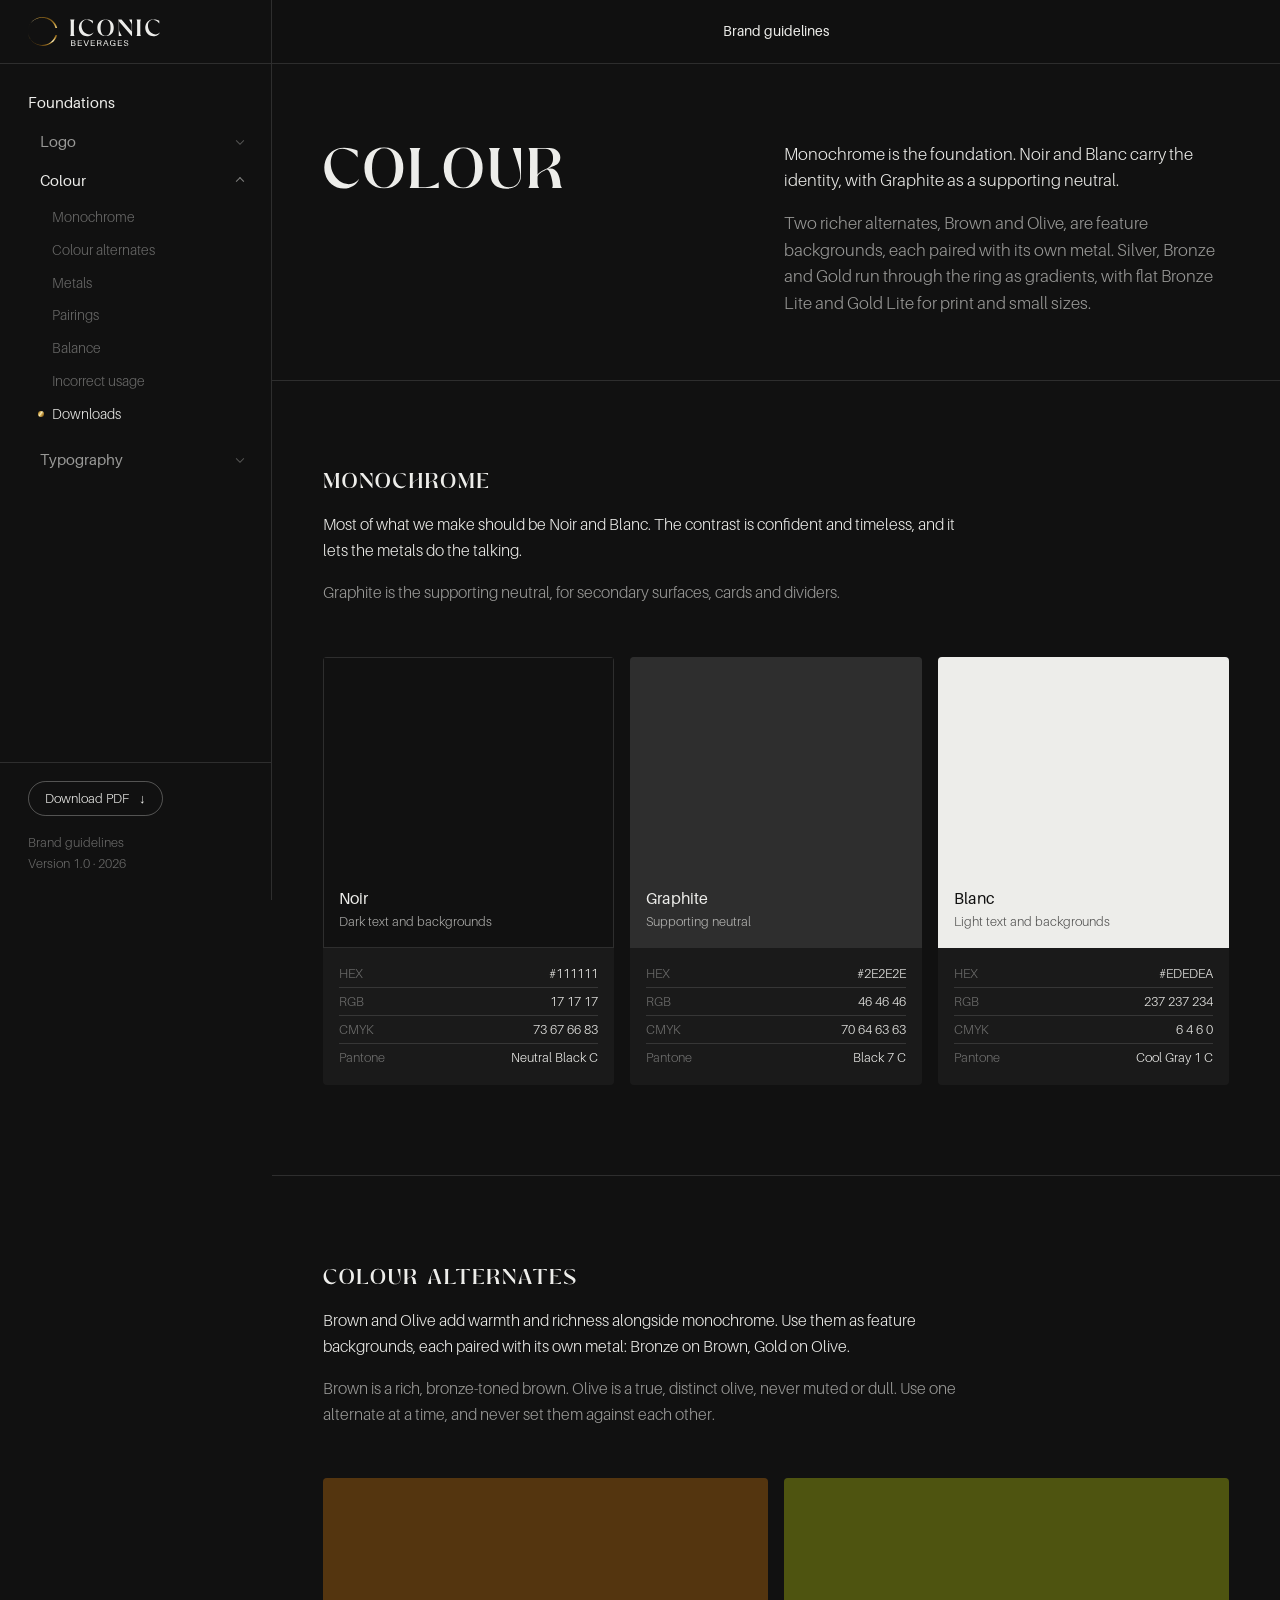
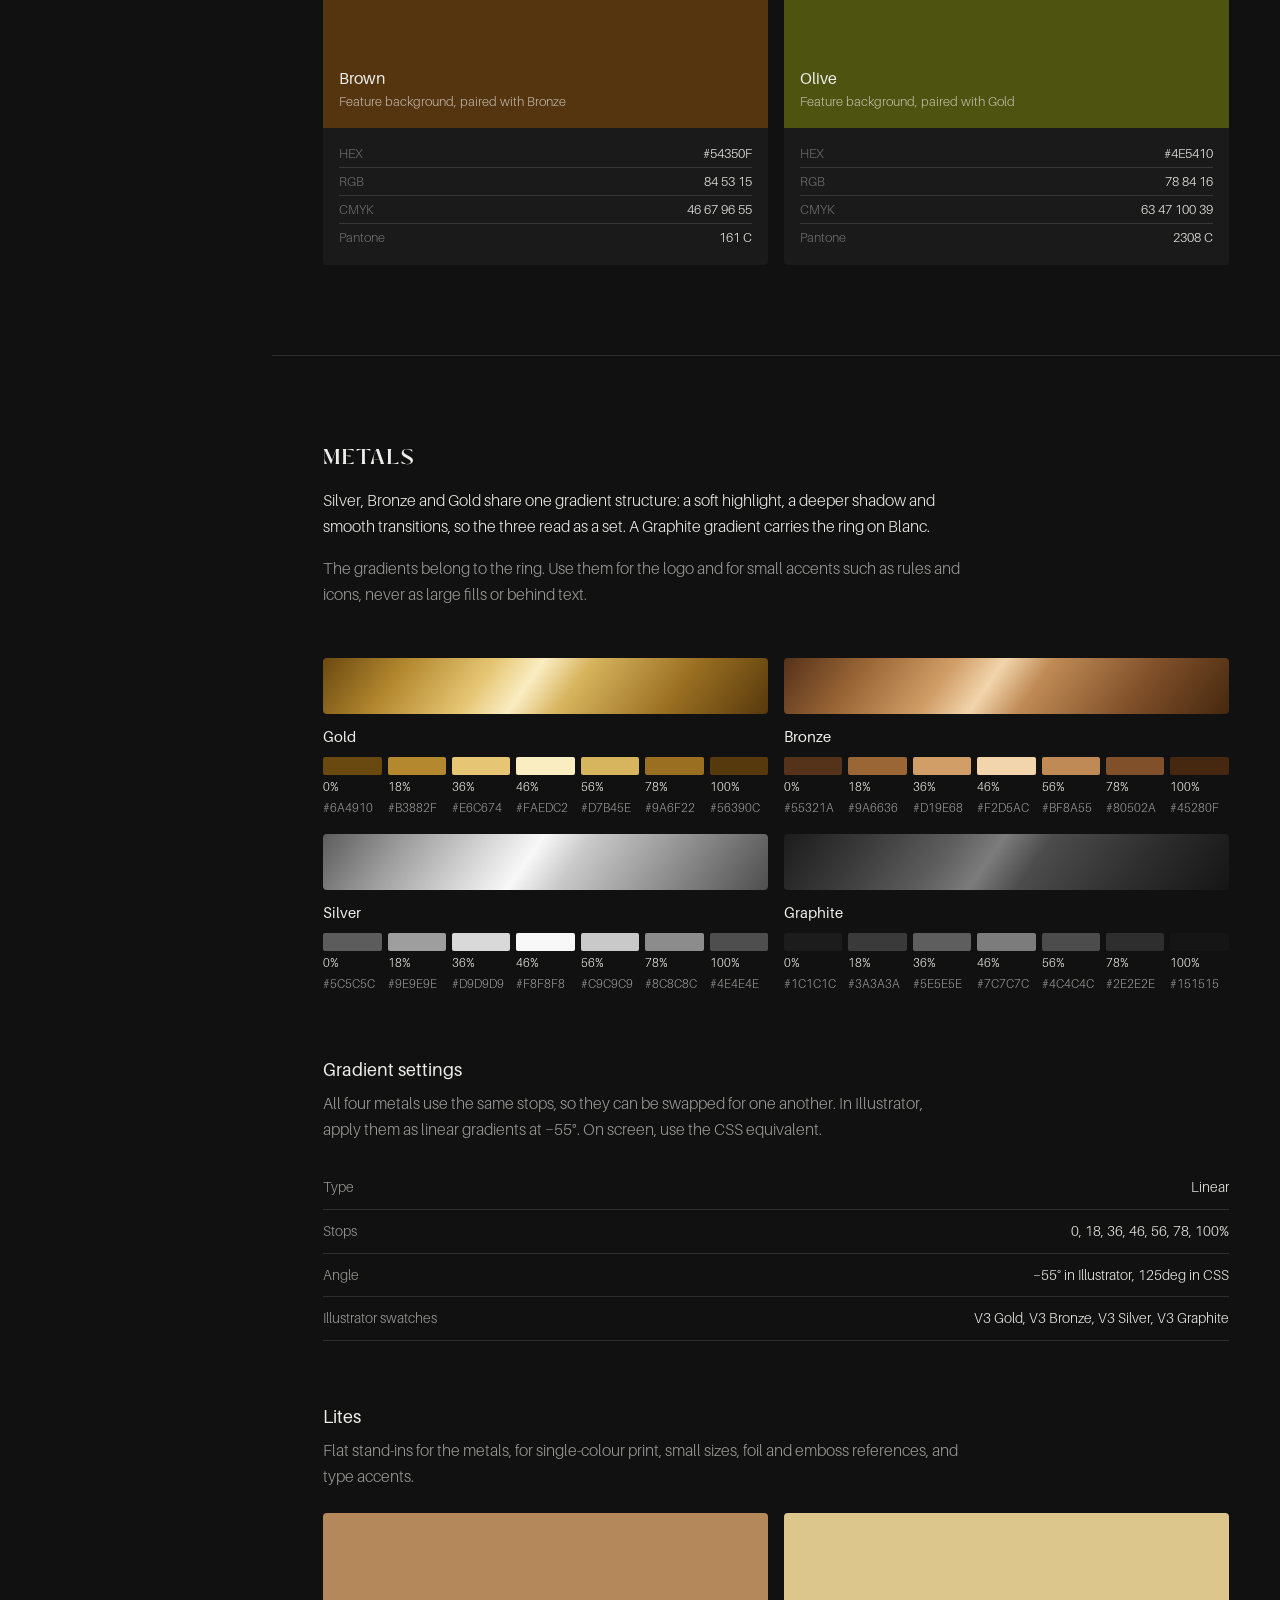
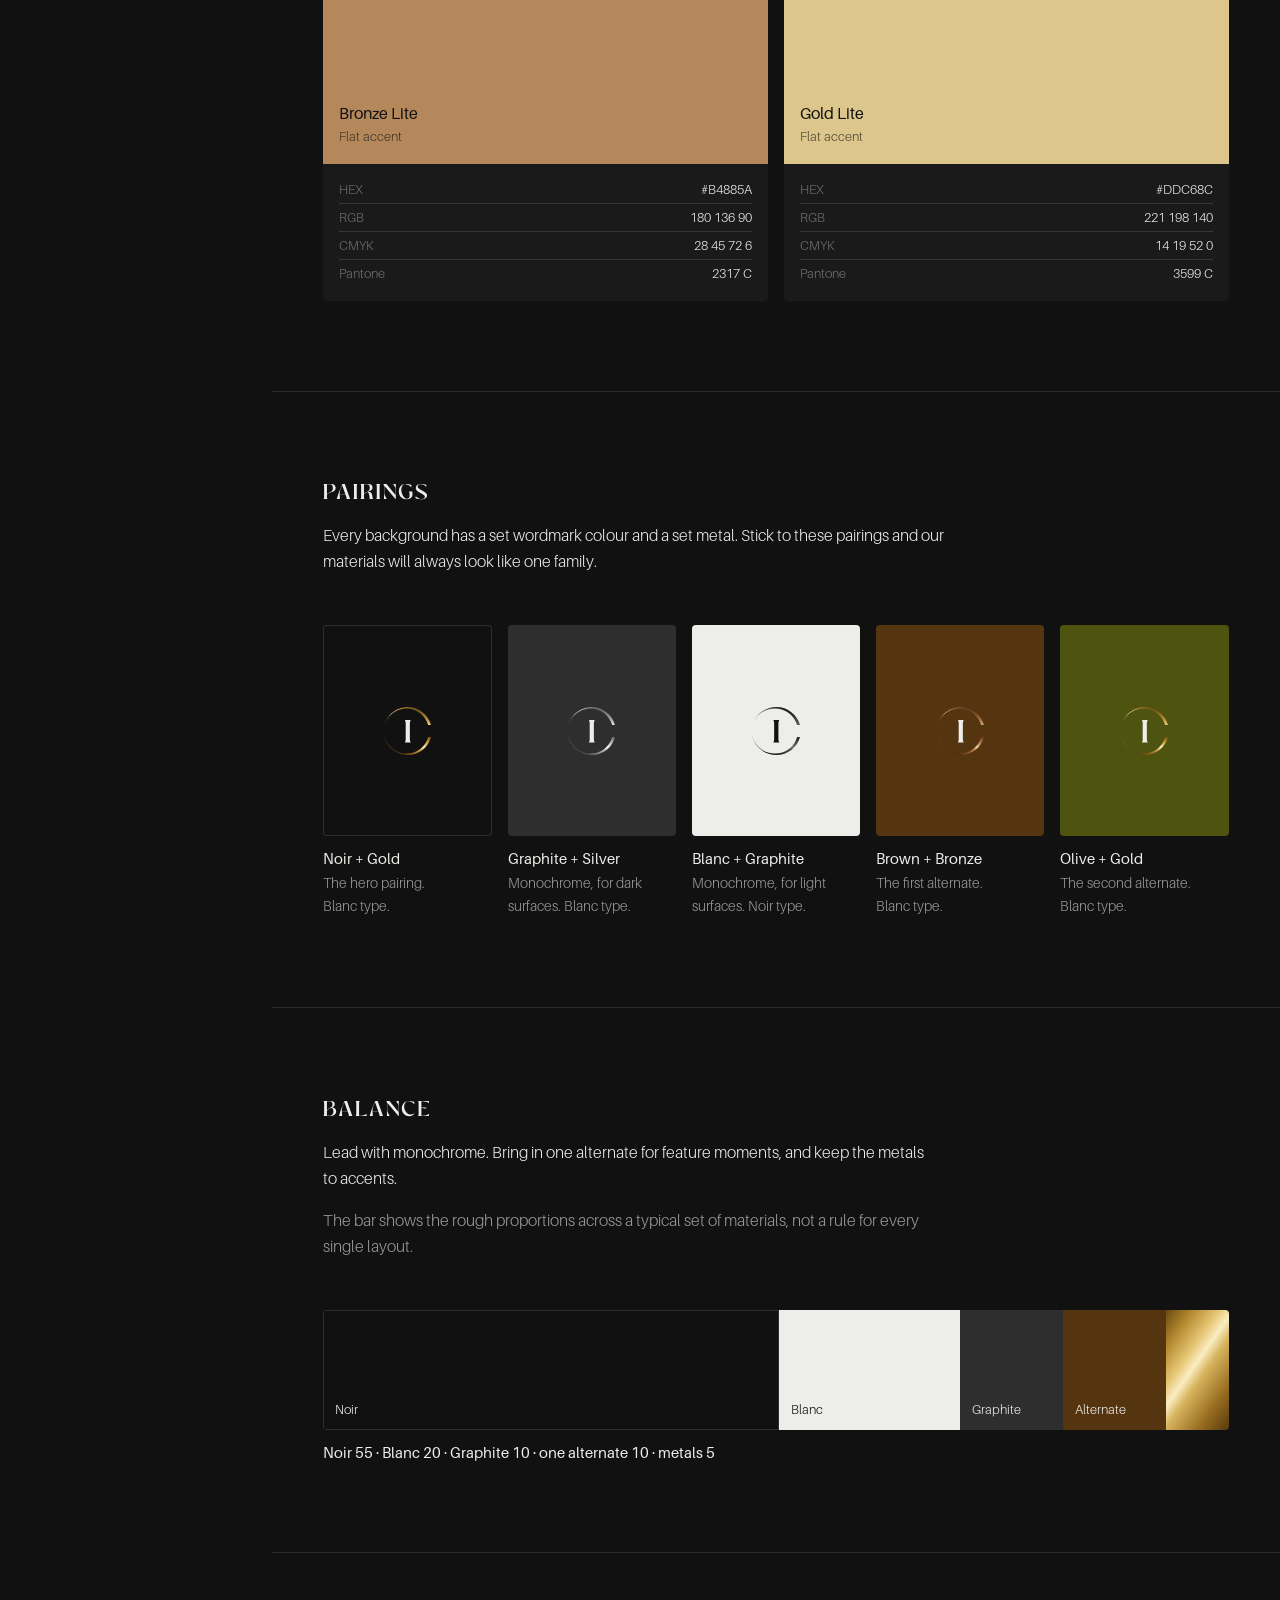
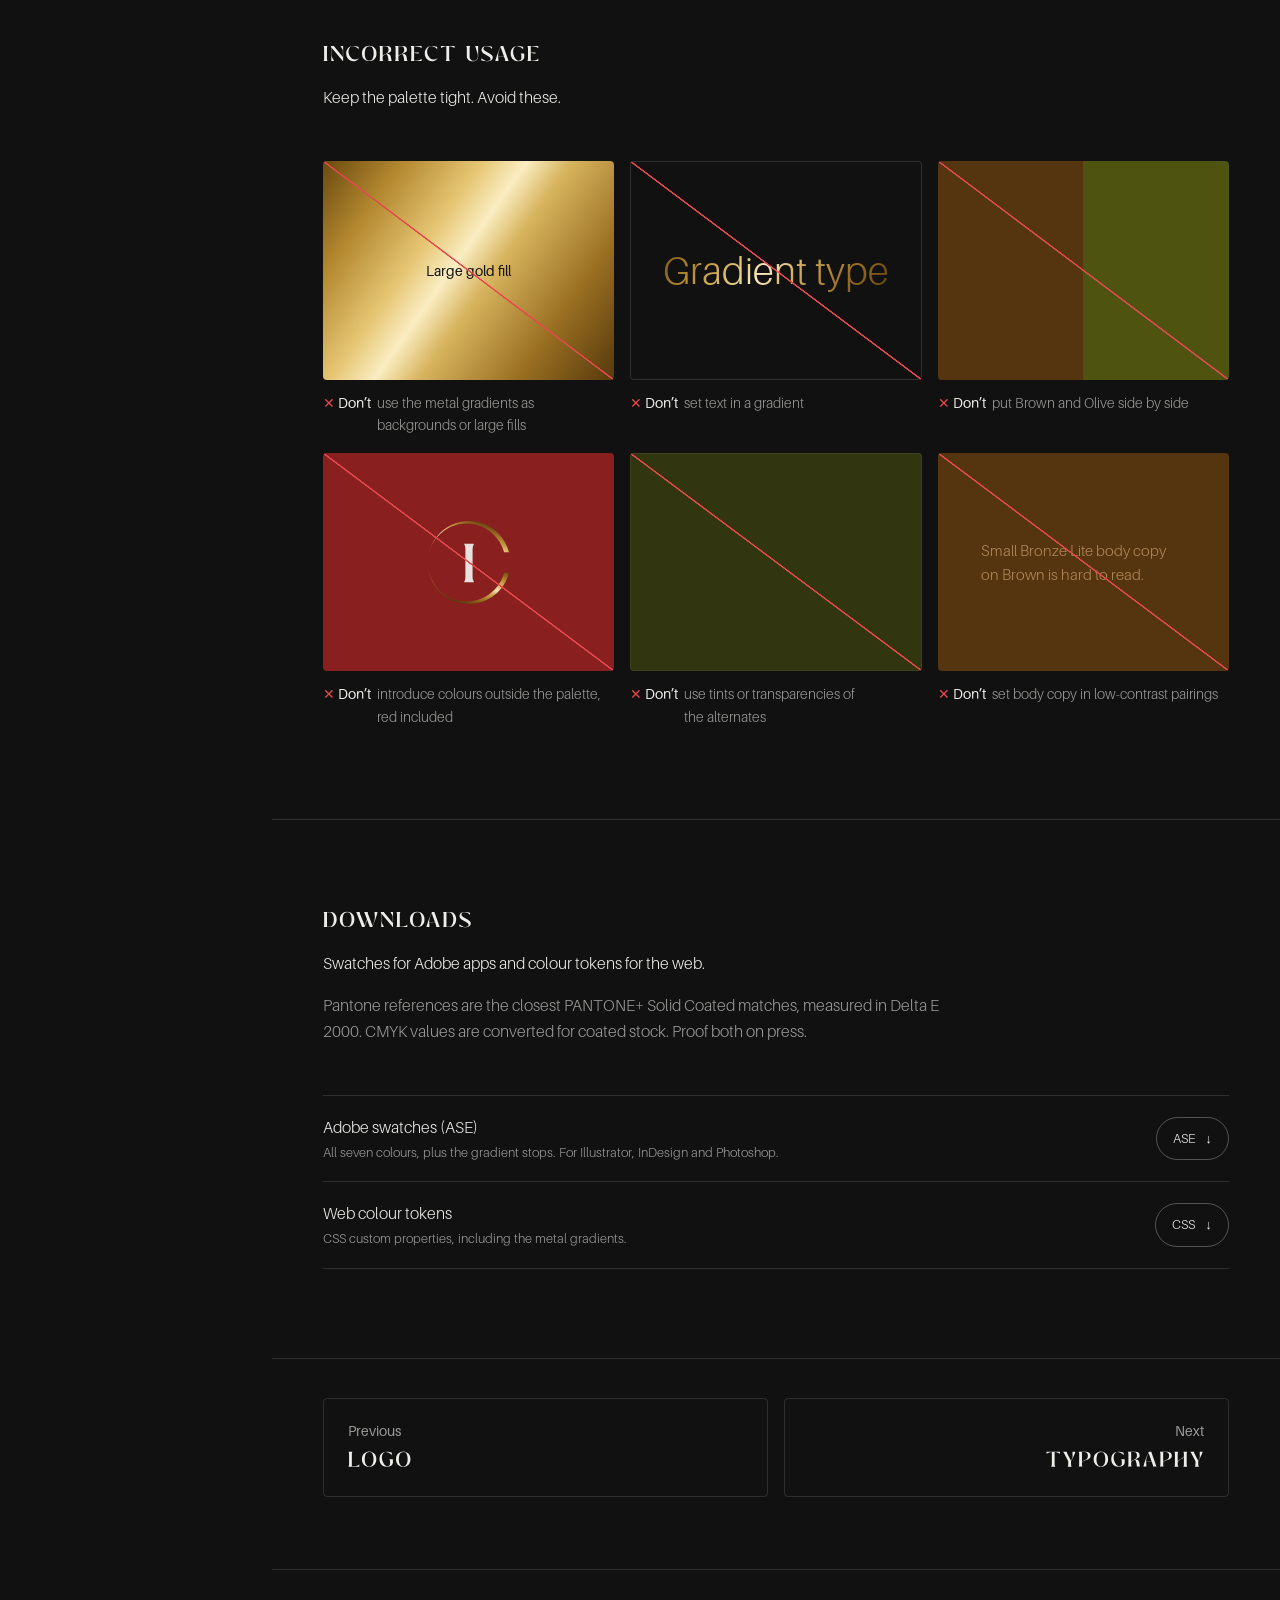
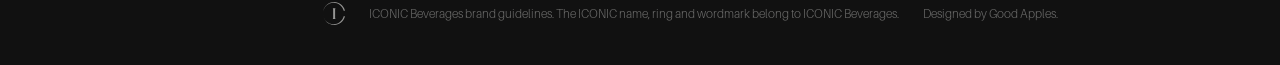
==== commit bd38cbdd: "PDF version of the guidelines, with a Download PDF link in the sidebar A4 landscape, 32 pages, on th" ====
--- a/colour.html
+++ b/colour.html
@@ -25,7 +25,7 @@
 <li class="nav-page"><a href="typography.html">Typography</a><ul class="nav-subs"><li><a href="typography.html#sugar-magic" data-spy="sugar-magic">Sugar Magic</a></li><li><a href="typography.html#aileron" data-spy="aileron">Aileron</a></li><li><a href="typography.html#hierarchy" data-spy="hierarchy">Hierarchy</a></li><li><a href="typography.html#typesetting" data-spy="typesetting">Typesetting</a></li><li><a href="typography.html#fallbacks" data-spy="fallbacks">Fallback fonts</a></li><li><a href="typography.html#misuse" data-spy="misuse">Incorrect usage</a></li></ul></li>
     </ul>
   </nav>
-  <div class="sidebar-foot">Brand guidelines<br>Version 1.0 &middot; 2026</div>
+  <div class="sidebar-foot"><a class="btn" href="assets/downloads/ICONIC-Brand-Guidelines.pdf" download>Download PDF</a>Brand guidelines<br>Version 1.0 &middot; 2026</div>
 </aside>
 
 <div class="shell">
--- a/assets/css/site.css
+++ b/assets/css/site.css
@@ -42,6 +42,7 @@
 a { color: inherit; text-decoration-thickness: 1px; text-underline-offset: .2em; }
 a:hover { color: #fff; }
 p { margin: 0 0 1em; }
+p, li, .note, .cap p, .verdict { text-wrap: pretty; }  /* no orphan words */
 p:last-child { margin-bottom: 0; }
 strong { font-weight: 600; }
 ::selection { background: var(--gold-lite); color: var(--noir); }
@@ -78,6 +79,7 @@
 .nav-subs a.is-active { color: var(--ink); }
 .nav-subs a.is-active::before { content: ""; position: absolute; left: 22px; top: 50%; margin-top: -3px; width: 6px; height: 6px; border-radius: 50%; background: var(--gold); }
 .sidebar-foot { padding: 18px 28px 26px; font-size: 13px; color: var(--faint); border-top: 1px solid var(--line); line-height: 1.6; }
+.sidebar-foot .btn { display: flex; width: fit-content; margin-bottom: 16px; color: var(--ink); line-height: 1; }
 
 /* ---------- shell ---------- */
 .shell { margin-left: var(--side-w); min-width: 0; }
@@ -156,12 +158,29 @@
 .diagram { width: 100%; height: 100%; }
 .diagram text { font: 400 13px Aileron, sans-serif; fill: var(--muted); }
 
+/* anatomy annotations: small labels that draw in when the diagram scrolls into view (dot, then line, then label) */
+.anatomy .anno path { fill: none; stroke: rgba(237, 237, 234, .4); stroke-width: .7; }
+.anatomy .anno circle { fill: var(--gold-lite); }
+.anatomy .anno text { font: 400 8.5px Aileron, sans-serif; fill: var(--muted); }
+.anatomy.armed .anno circle { transform-box: fill-box; transform-origin: center; transform: scale(0); transition: transform .45s cubic-bezier(.2, .7, .2, 1) var(--d); }
+.anatomy.armed .anno path { stroke-dasharray: 1; stroke-dashoffset: 1; transition: stroke-dashoffset .8s cubic-bezier(.45, 0, .2, 1) calc(var(--d) + .2s); }
+.anatomy.armed .anno text { opacity: 0; transform: translateX(var(--dx)); transition: opacity .5s ease calc(var(--d) + .85s), transform .6s cubic-bezier(.2, .7, .2, 1) calc(var(--d) + .85s); }
+.anatomy.armed.in-view .anno circle { transform: scale(1); }
+.anatomy.armed.in-view .anno path { stroke-dashoffset: 0; }
+.anatomy.armed.in-view .anno text { opacity: 1; transform: none; }
+
 /* ---------- variant selector ---------- */
 .selector { display: grid; grid-template-columns: minmax(0, 2.2fr) minmax(0, 1fr); gap: var(--gap); align-items: stretch; }
 /* the preview matches the height of the colour list beside it */
 .selector .stage { aspect-ratio: auto; min-height: 0; box-shadow: inset 0 0 0 1px var(--line); transition: background-color .35s; }
 .selector .stage img { position: absolute; top: 50%; left: 50%; transform: translate(-50%, -50%); height: 66%; width: auto; max-width: 70%; object-fit: contain; transition: opacity .25s; }
 .selector .controls { display: flex; flex-direction: column; gap: 8px; }
+/* ring switch: appears in the card on backgrounds with a second metal (Blanc: Graphite or Gold) */
+.ring-switch { position: absolute; left: 16px; top: 16px; z-index: 3; display: inline-flex; gap: 2px; padding: 3px; border: 1px solid rgba(17, 17, 17, .14); border-radius: 40px; background: rgba(237, 237, 234, .7); }
+.ring-switch[hidden] { display: none; }
+.ring-switch button { white-space: nowrap; padding: 6px 14px; border: 0; border-radius: 40px; background: transparent; color: rgba(17, 17, 17, .55); font: inherit; font-size: 13px; cursor: pointer; transition: background-color .2s, color .2s; }
+.ring-switch button:hover { color: #111111; }
+.ring-switch button[aria-pressed="true"] { background: rgba(17, 17, 17, .08); color: #111111; }
 .chip { display: flex; align-items: center; gap: 12px; width: 100%; padding: 10px 12px; background: transparent; border: 1px solid var(--line); border-radius: var(--radius); color: var(--ink); font: inherit; font-size: 14px; cursor: pointer; text-align: left; }
 .chip:hover { border-color: rgba(237, 237, 234, .35); }
 .chip[aria-pressed="true"] { border-color: var(--gold-lite); }
@@ -169,6 +188,9 @@
 .chip span { margin-left: auto; font-size: 13px; color: var(--muted); }
 .selector .result { margin-top: 8px; padding: 14px 12px; border-top: 1px solid var(--line); font-size: 14px; color: var(--muted); }
 .selector .result strong { color: var(--ink); font-weight: 400; display: block; font-size: 15px; }
+.selector .result:has(.note) { display: grid; }
+.selector .result .note { grid-area: 1 / 1; visibility: hidden; }
+.selector .result .note.on { visibility: visible; }
 
 /* ---------- tabs (e.g. gradient / flat colourways) ---------- */
 .tab-bar { display: inline-flex; gap: 4px; padding: 4px; border: 1px solid var(--line); border-radius: 40px; margin-bottom: 18px; }
@@ -303,6 +325,7 @@
   .selector { grid-template-columns: 1fr; }
   .selector .stage { aspect-ratio: 16 / 10; }
   .selector .controls { display: grid; grid-template-columns: repeat(2, minmax(0, 1fr)); }
+  .chip span { white-space: nowrap; }
   .selector .result { grid-column: 1 / -1; }
 }
 @media (max-width: 640px) {
@@ -311,6 +334,10 @@
   .g4, .weights { grid-template-columns: repeat(2, minmax(0, 1fr)); gap: 12px; }
   .card.wide .panel { aspect-ratio: 16 / 11; }
   .g5 { grid-template-columns: repeat(2, minmax(0, 1fr)); }
+  .selector .controls { grid-template-columns: 1fr; }
+  .selector .stage { aspect-ratio: 4 / 3; }
+  .ring-switch { left: 10px; top: 10px; }
+  .ring-switch button { padding: 5px 11px; font-size: 12px; }
   .span2 { grid-column: auto; }
   .panel > img.logo { width: 58%; }
   .panel > img.logo.sm { width: 40%; }
